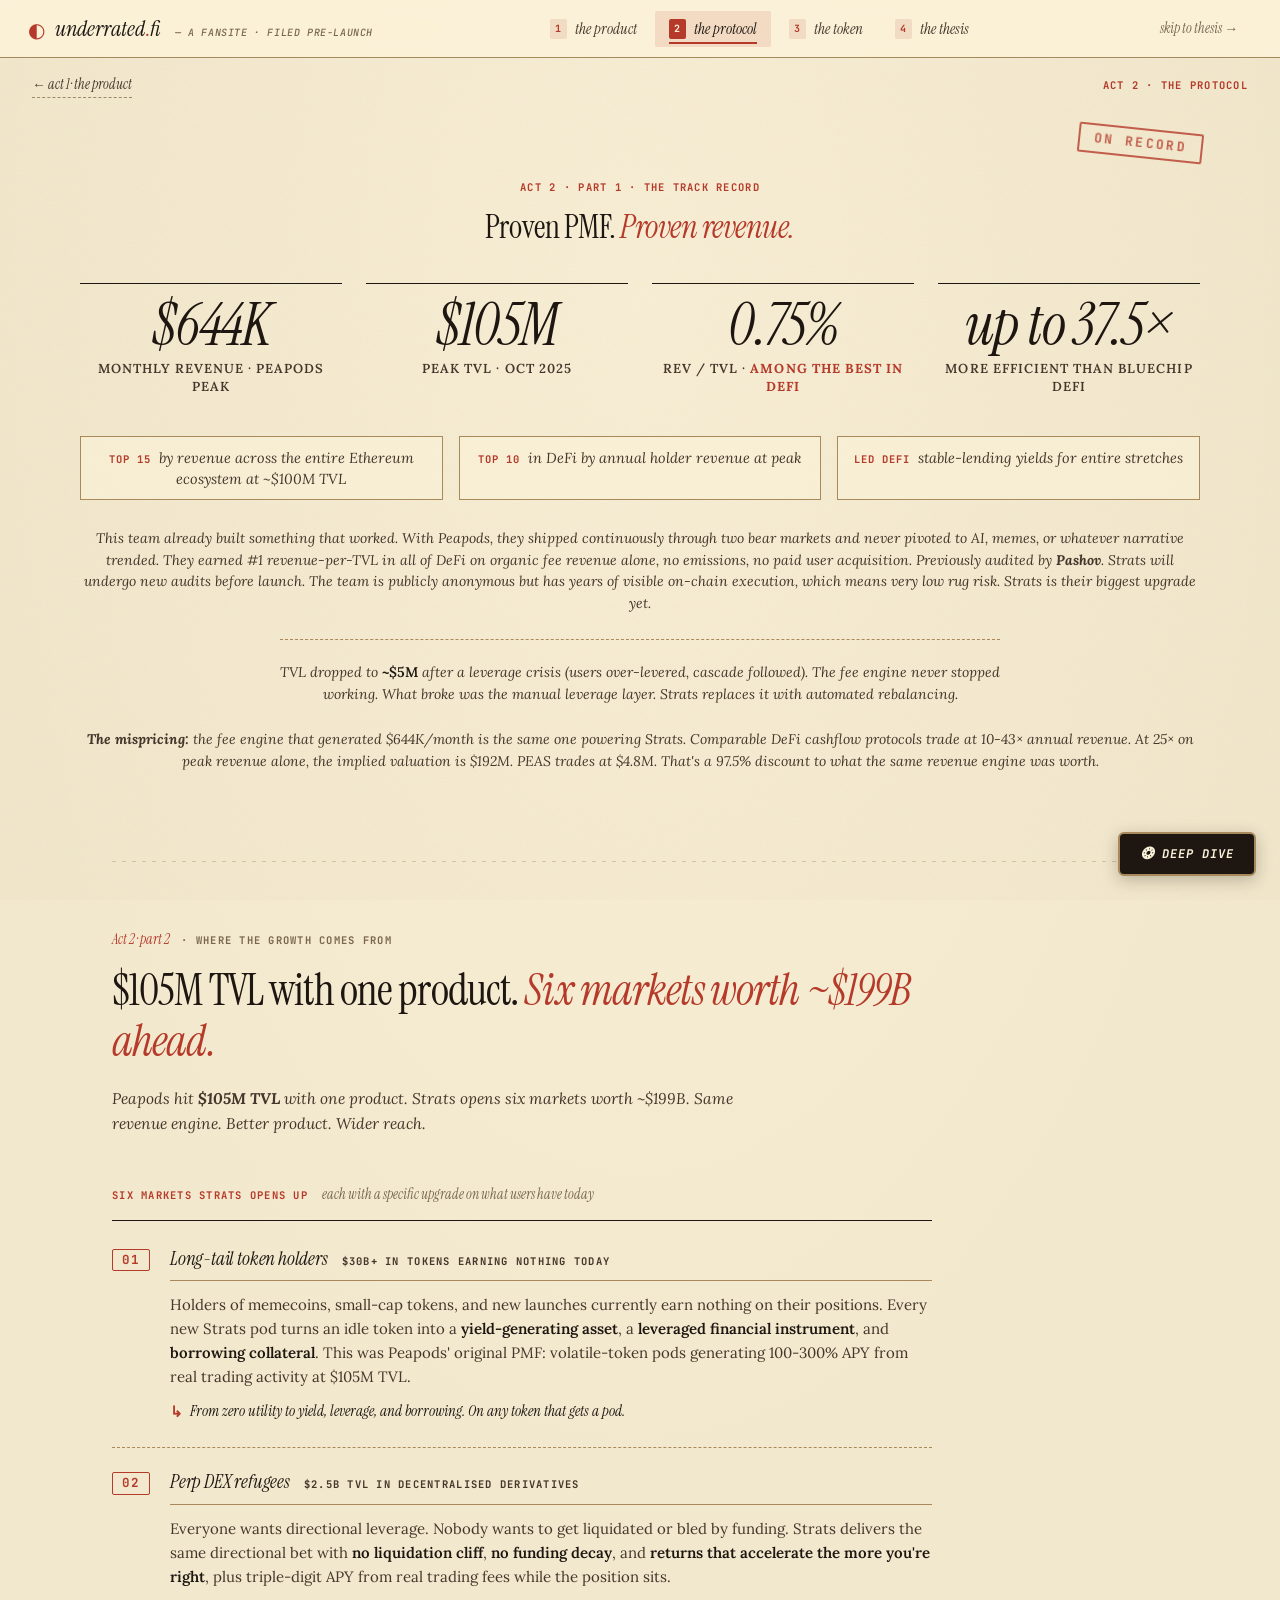
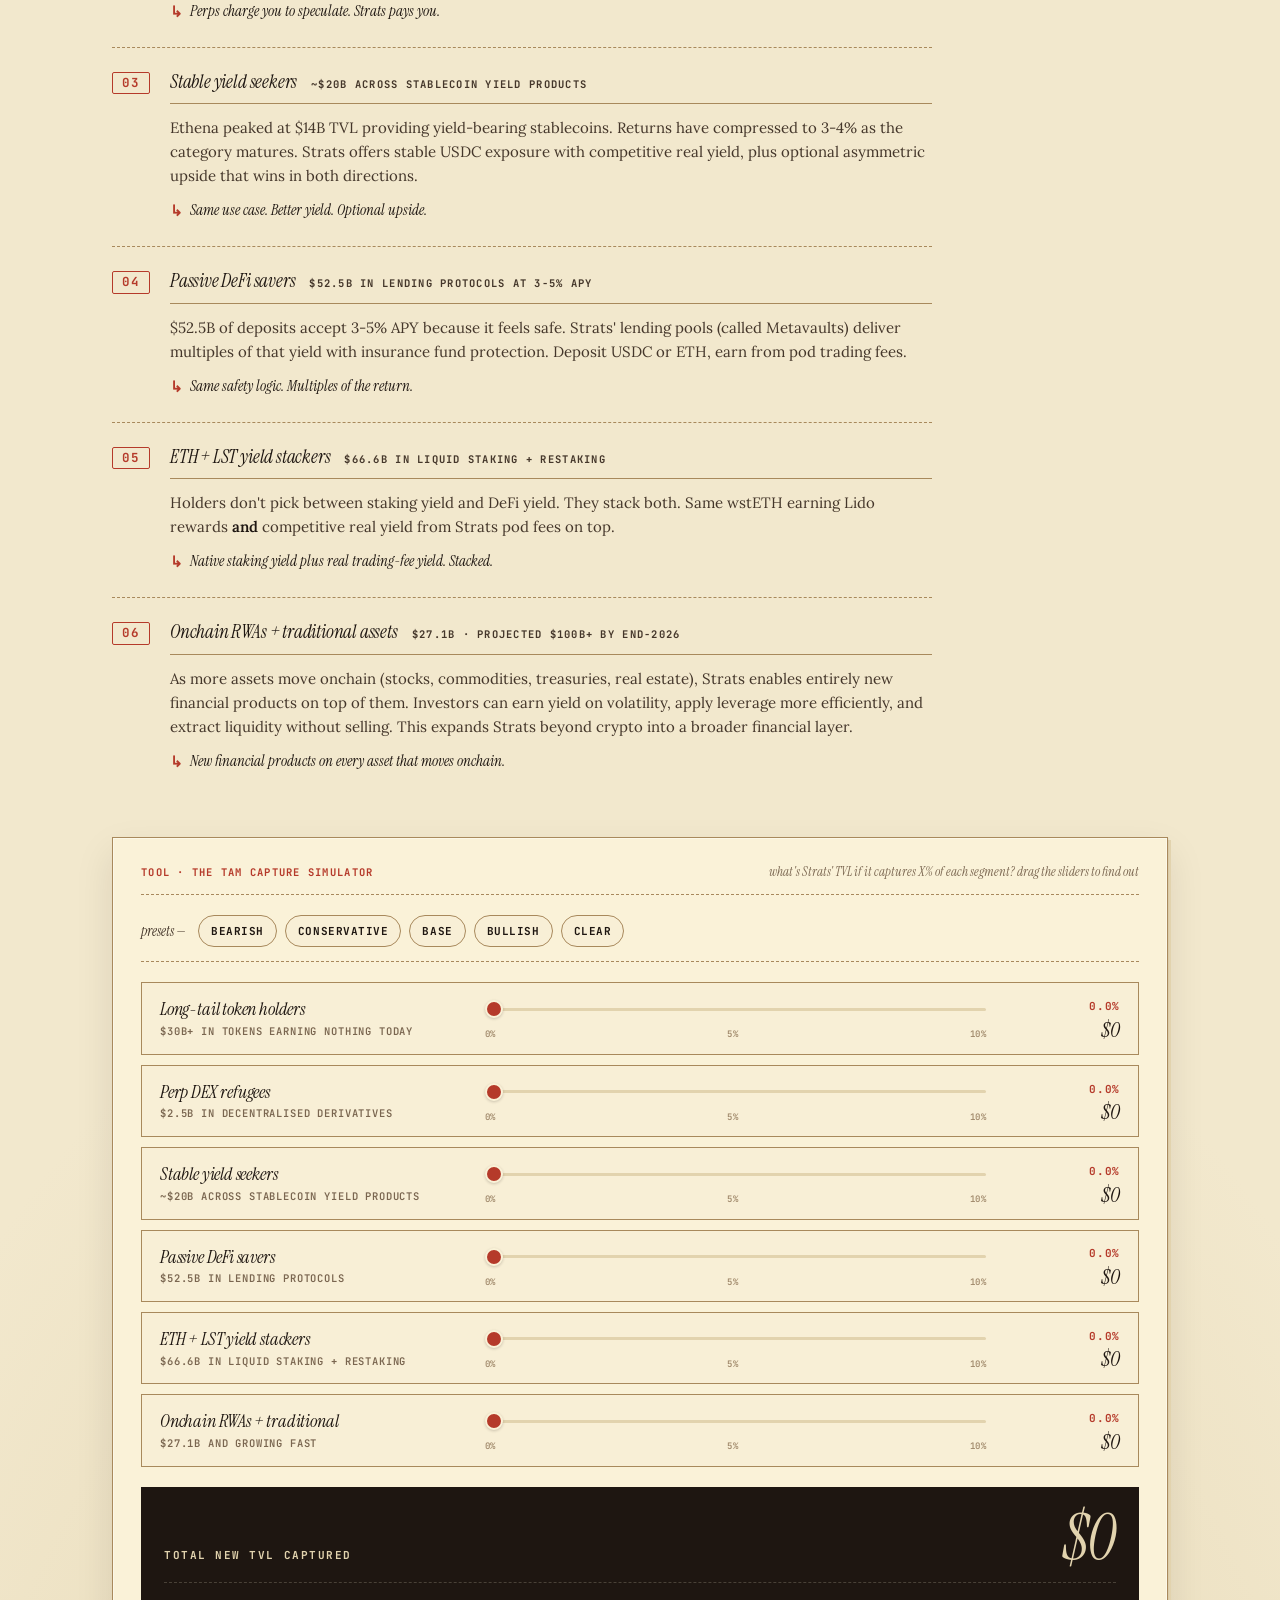
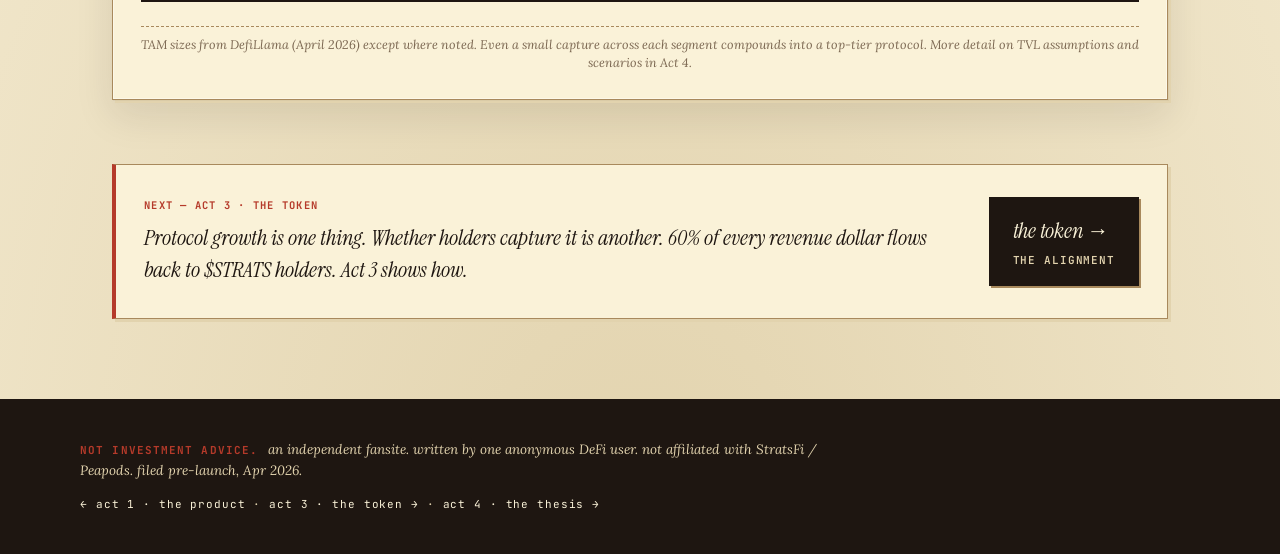
==== protocol.html @ da0d3c4a "Initial commit: underrated.fi investment thesis fansite 4-act investment thesis on StratsFi: - Act 1" ====
<!DOCTYPE html>
<html lang="en">
<head>
<meta charset="UTF-8" />
<meta name="viewport" content="width=device-width, initial-scale=1.0" />
<title>underrated.fi · act 2 · the protocol — the machine that already printed</title>
<meta name="description" content="Act 2 of an independent thesis on StratsFi. The receipt: what v3 already earned, plus an interactive TAM capture simulator showing the growth path." />
<link rel="preconnect" href="https://fonts.googleapis.com" />
<link rel="preconnect" href="https://fonts.gstatic.com" crossorigin />
<link href="https://fonts.googleapis.com/css2?family=Instrument+Serif:ital@0;1&family=Lora:ital,wght@0,400;0,500;0,600;1,400;1,500&family=Caveat:wght@400;500;600;700&family=JetBrains+Mono:wght@400;500;600;700&display=swap" rel="stylesheet" />
<link rel="stylesheet" href="styles.css" />
</head>
<body data-page="protocol">

<svg width="0" height="0" style="position:absolute" aria-hidden="true">
  <defs>
    <filter id="stamp-rough">
      <feTurbulence type="fractalNoise" baseFrequency="0.55" numOctaves="2" seed="2" />
      <feDisplacementMap in="SourceGraphic" scale="1.3" />
      <feComponentTransfer><feFuncA type="linear" slope="0.88"/></feComponentTransfer>
    </filter>
  </defs>
</svg>

<div class="grain" aria-hidden="true"></div>

<header class="masthead">
  <a href="index.html" class="brand">
    <span class="brand-mark">◐</span>
    <span class="brand-text">underrated<span class="brand-dot">.</span>fi</span>
    <span class="brand-meta">— a fansite · filed pre-launch</span>
  </a>

  <nav class="acts-nav">
    <a href="index.html" class="act-tab"><span class="act-num">1</span>the product</a>
    <a href="protocol.html" class="act-tab act-tab-current"><span class="act-num">2</span>the protocol</a>
    <a href="token.html" class="act-tab"><span class="act-num">3</span>the token</a>
    <a href="thesis.html" class="act-tab"><span class="act-num">4</span>the thesis</a>
  </nav>

  <div class="header-right">
    <a href="thesis.html" class="edge-btn" style="opacity:1;cursor:pointer;">skip to thesis →</a>
  </div>
</header>

<div class="rail" aria-hidden="true">
  <div class="rail-fill" id="rail-fill"></div>
</div>

<main id="top">

  <nav class="act-breadcrumb-bar">
    <a href="index.html">← act 1 · the product</a>
    <span class="crumb-kicker">act 2 · the protocol</span>
  </nav>

  <section class="receipt receipt-act" id="receipt">
    <span class="stamp stamp-floating stamp-red stamp-chapter">ON RECORD</span>
    <div class="receipt-tag">Act 2 · part 1 · the track record</div>
    <h3 class="receipt-title">
      Proven PMF. <em>Proven revenue.</em>
    </h3>

    <div class="receipt-row">
      <div class="stat">
        <span class="stat-num">$644K</span>
        <span class="stat-lbl">monthly revenue · Peapods peak</span>
      </div>
      <div class="stat">
        <span class="stat-num">$105M</span>
        <span class="stat-lbl">peak TVL · Oct 2025</span>
      </div>
      <div class="stat">
        <span class="stat-num">0.75%</span>
        <span class="stat-lbl">rev / TVL · <em>among the best in DeFi</em></span>
      </div>
      <div class="stat">
        <span class="stat-num">up to 37.5×</span>
        <span class="stat-lbl">more efficient than bluechip DeFi</span>
      </div>
    </div>

    <div class="receipt-row receipt-secondary">
      <div class="stat-line">
        <span class="stat-k">top 15</span> by revenue across the entire Ethereum ecosystem at ~$100M TVL
      </div>
      <div class="stat-line">
        <span class="stat-k">top 10</span> in DeFi by annual holder revenue at peak
      </div>
      <div class="stat-line">
        <span class="stat-k">led DeFi</span> stable-lending yields for entire stretches
      </div>
    </div>

    <p class="receipt-note">
      This team already built something that worked. With Peapods, they shipped continuously through two bear markets and never pivoted to AI, memes, or whatever narrative trended. They earned #1 revenue-per-TVL in all of DeFi on organic fee revenue alone, no emissions, no paid user acquisition. Previously audited by <strong>Pashov</strong>. Strats will undergo new audits before launch. The team is publicly anonymous but has years of visible on-chain execution, which means very low rug risk. Strats is their biggest upgrade yet.
    </p>

    <p class="receipt-note receipt-note-bridge">
      TVL dropped to <strong>~$5M</strong> after a leverage crisis (users over-levered, cascade followed). The fee engine never stopped working. What broke was the manual leverage layer. Strats replaces it with automated rebalancing.
    </p>

    <p class="receipt-note">
      <strong>The mispricing:</strong> the fee engine that generated $644K/month is the same one powering Strats. Comparable DeFi cashflow protocols trade at 10-43× annual revenue. At 25× on peak revenue alone, the implied valuation is $192M. PEAS trades at $4.8M. That's a 97.5% discount to what the same revenue engine was worth.
    </p>
  </section>

  <section class="act act-tam">
    <div class="act-head">
      <span class="act-label"><span class="act-roman">Act 2 · part 2</span> · where the growth comes from</span>
      <h2 class="act-title">
        $105M TVL with one product. <em>Six markets worth ~$199B ahead.</em>
      </h2>
      <p class="act-deck">
        Peapods hit <strong>$105M TVL</strong> with one product. Strats opens six markets worth ~$199B. Same revenue engine. Better product. Wider reach.
      </p>
    </div>

    <div class="key-points">
      <div class="key-points-head">
        <div class="key-points-titles">
          <span class="key-points-label">six markets Strats opens up</span>
          <span class="key-points-sub">each with a specific upgrade on what users have today</span>
        </div>
      </div>
      <ol class="key-list key-list-segmented">
        <li>
          <header class="seg-head">
            <h4 class="seg-name">Long-tail token holders</h4>
            <span class="seg-tam">$30B+ in tokens earning nothing today</span>
          </header>
          <p class="seg-body">Holders of memecoins, small-cap tokens, and new launches currently earn nothing on their positions. Every new Strats pod turns an idle token into a <span class="spec">yield-generating asset</span>, a <span class="spec">leveraged financial instrument</span>, and <span class="spec">borrowing collateral</span>. This was Peapods' original PMF: volatile-token pods generating 100-300% APY from real trading activity at $105M TVL.</p>
          <p class="seg-kicker">From zero utility to yield, leverage, and borrowing. On any token that gets a pod.</p>
        </li>
        <li>
          <header class="seg-head">
            <h4 class="seg-name">Perp DEX refugees</h4>
            <span class="seg-tam">$2.5B TVL in decentralised derivatives</span>
          </header>
          <p class="seg-body">Everyone wants directional leverage. Nobody wants to get liquidated or bled by funding. Strats delivers the same directional bet with <span class="spec">no liquidation cliff</span>, <span class="spec">no funding decay</span>, and <span class="spec">returns that accelerate the more you're right</span>, plus triple-digit APY from real trading fees while the position sits.</p>
          <p class="seg-kicker">Perps charge you to speculate. Strats pays you.</p>
        </li>
        <li>
          <header class="seg-head">
            <h4 class="seg-name">Stable yield seekers</h4>
            <span class="seg-tam">~$20B across stablecoin yield products</span>
          </header>
          <p class="seg-body">Ethena peaked at $14B TVL providing yield-bearing stablecoins. Returns have compressed to 3-4% as the category matures. Strats offers stable USDC exposure with competitive real yield, plus optional asymmetric upside that wins in both directions.</p>
          <p class="seg-kicker">Same use case. Better yield. Optional upside.</p>
        </li>
        <li>
          <header class="seg-head">
            <h4 class="seg-name">Passive DeFi savers</h4>
            <span class="seg-tam">$52.5B in lending protocols at 3-5% APY</span>
          </header>
          <p class="seg-body">$52.5B of deposits accept 3-5% APY because it feels safe. Strats' lending pools (called Metavaults) deliver multiples of that yield with insurance fund protection. Deposit USDC or ETH, earn from pod trading fees.</p>
          <p class="seg-kicker">Same safety logic. Multiples of the return.</p>
        </li>
        <li>
          <header class="seg-head">
            <h4 class="seg-name">ETH + LST yield stackers</h4>
            <span class="seg-tam">$66.6B in liquid staking + restaking</span>
          </header>
          <p class="seg-body">Holders don't pick between staking yield and DeFi yield. They stack both. Same wstETH earning Lido rewards <span class="spec">and</span> competitive real yield from Strats pod fees on top.</p>
          <p class="seg-kicker">Native staking yield plus real trading-fee yield. Stacked.</p>
        </li>
        <li>
          <header class="seg-head">
            <h4 class="seg-name">Onchain RWAs + traditional assets</h4>
            <span class="seg-tam">$27.1B · projected $100B+ by end-2026</span>
          </header>
          <p class="seg-body">As more assets move onchain (stocks, commodities, treasuries, real estate), Strats enables entirely new financial products on top of them. Investors can earn yield on volatility, apply leverage more efficiently, and extract liquidity without selling. This expands Strats beyond crypto into a broader financial layer.</p>
          <p class="seg-kicker">New financial products on every asset that moves onchain.</p>
        </li>
      </ol>
    </div>

    <div class="tool tool-tam">
      <div class="tool-header">
        <span class="tool-label">Tool · the TAM capture simulator</span>
        <span class="tool-sub">what's Strats' TVL if it captures X% of each segment? drag the sliders to find out</span>
      </div>

      <div class="tam">
        <div class="tam-presets">
          <span class="chips-label">presets —</span>
          <button class="chip" type="button" data-preset="bearish">bearish</button>
          <button class="chip" type="button" data-preset="conservative">conservative</button>
          <button class="chip" type="button" data-preset="base">base</button>
          <button class="chip" type="button" data-preset="bullish">bullish</button>
          <button class="chip" type="button" data-preset="clear">clear</button>
        </div>

        <div class="tam-segments" id="tam-segments">
          <!-- segments injected by JS -->
        </div>

        <div class="tam-total">
          <div class="tam-total-main">
            <span class="tam-total-lbl">total new TVL captured</span>
            <span class="tam-total-val" id="tam-total-val">$0</span>
          </div>
        </div>

        <p class="caveat">
          TAM sizes from DefiLlama (April 2026) except where noted. Even a small capture across each segment compounds into a top-tier protocol. More detail on TVL assumptions and scenarios in Act 4.
        </p>
      </div>
    </div>

    <div class="next-act">
      <div class="next-act-text">
        <span class="next-act-label">next — act 3 · the token</span>
        <p>
          Protocol growth is one thing. Whether holders capture it is another. 60% of every revenue dollar flows back to $STRATS holders. Act 3 shows how.
        </p>
      </div>
      <a href="token.html" class="next-act-cta">
        <span>the token →</span>
        <span class="next-act-sub">the alignment</span>
      </a>
    </div>
  </section>

  <footer class="foot">
    <div class="foot-inner">
      <p class="foot-disclaimer">
        <strong>not investment advice.</strong> an independent fansite. written by one anonymous DeFi user. not affiliated with StratsFi / Peapods. filed pre-launch, Apr 2026.
      </p>
      <p class="foot-links">
        <a href="index.html">← act 1 · the product</a>
        · <a href="token.html">act 3 · the token →</a>
        · <a href="thesis.html">act 4 · the thesis →</a>
      </p>
    </div>
  </footer>

<button class="floating-dive open-drawer" type="button" data-drawer="drawer-act-2" aria-label="Open deep dive">
  <span class="floating-dive-icon">❂</span>
  <span class="floating-dive-label">deep dive</span>
</button>

</main>

<div class="memo-backdrop" id="drawer-backdrop" hidden></div>
<div class="memo-wrap" id="drawer" aria-hidden="true" role="dialog" aria-modal="true">
  <article class="memo">
    <header class="memo-letterhead">
      <div class="memo-letterhead-row">
        <span class="memo-mark">◐</span>
        <span class="memo-brand">underrated<span class="memo-dot">.</span>fi <span class="memo-sub-brand">— deep dive</span></span>
        <button class="memo-close" id="drawer-close" aria-label="Close memo">×</button>
      </div>
      <div class="memo-meta">
        <div class="memo-meta-row"><span class="memo-meta-lbl">Re</span><span class="memo-meta-val" id="drawer-tag">an enclosure</span></div>
        <div class="memo-meta-row"><span class="memo-meta-lbl">From</span><span class="memo-meta-val">u.fi · anonymous DeFi user</span></div>
        <div class="memo-meta-row"><span class="memo-meta-lbl">Date</span><span class="memo-meta-val">April 2026 · pre-launch</span></div>
        <div class="memo-meta-row"><span class="memo-meta-lbl">File</span><span class="memo-meta-val">No. 04 / 26 · classified</span></div>
      </div>
    </header>
    <div class="memo-body" id="drawer-body"></div>
    <footer class="memo-foot">
      <span class="memo-foot-stamp">end of memo · u.fi</span>
    </footer>
  </article>
</div>

<template id="drawer-act-2">
  <header class="drawer-title-block">
    <span class="drawer-label">Act 2 · full argument</span>
    <h2 class="drawer-title">A proven product. A $199B market still to serve.</h2>
    <p class="drawer-deck">Peapods proved real retail demand exists for leveraged LP / LVF products at scale, with DeFi-leading revenue efficiency. Strats ships the same proven product dramatically better, covers every market direction so growth no longer depends on a specific regime, and extends reach from one user type to six segments totalling ~$199B of DefiLlama-verified addressable market.</p>
  </header>

  <h3>Part A · the product works (and the demand is real)</h3>
  <p>Peapods proved two things at scale that most DeFi protocols never prove. First, the leveraged LP / LVF (leveraged volatility farming) category has real retail demand: <strong>$105M of TVL</strong> at peak. Not a survey. Not a whitepaper claim. Real users. Real capital. Second, the fee engine built around that demand generates <strong>DeFi-leading revenue efficiency</strong>. Under real market conditions. Through two bear markets. Zero token emissions subsidising the yield.</p>
  <table class="drawer-table">
    <thead><tr><th>Metric</th><th>Value (Peapods peak, Oct 2025)</th></tr></thead>
    <tbody>
      <tr><td>Peak TVL</td><td>$105M</td></tr>
      <tr><td>Monthly revenue at peak</td><td>$644K (~$7.7M annualised)</td></tr>
      <tr><td><strong>Revenue / TVL</strong></td><td><strong>0.75% monthly · among the top in DeFi</strong></td></tr>
      <tr><td>Ecosystem ranking</td><td>Top 15 by revenue across all of Ethereum</td></tr>
      <tr><td>DeFi ranking (holder revenue)</td><td>Top 10 at peak</td></tr>
      <tr><td>Stable-lending yield leadership</td><td>Led DeFi for entire stretches</td></tr>
      <tr><td>Volatile pod APYs</td><td>100–300% sustained · real trading-fee yield, no emissions</td></tr>
    </tbody>
  </table>

  <h4>The efficiency comparison</h4>
  <p>Revenue/TVL is the cleanest measure of product-market fit in DeFi: how much fee revenue each dollar of deposited capital generates per month. It strips away narrative, token price, and emissions and asks a simple question: <em>are users actually paying to use this?</em> Peapods led the table at peak, and it wasn't close:</p>
  <table class="drawer-table">
    <thead><tr><th>Protocol</th><th>Rev / TVL (monthly)</th><th>Peapods was more efficient by</th></tr></thead>
    <tbody>
      <tr><td><strong>Peapods</strong></td><td><strong>0.75%</strong></td><td>—</td></tr>
      <tr><td>Sky (Maker)</td><td>0.30%</td><td>2.5×</td></tr>
      <tr><td>Pendle</td><td>0.09%</td><td>8.3×</td></tr>
      <tr><td>Uniswap</td><td>0.08%</td><td>9.4×</td></tr>
      <tr><td>Maple</td><td>0.04%</td><td>18.8×</td></tr>
      <tr><td>Aave</td><td>0.02%</td><td><strong>37.5×</strong></td></tr>
    </tbody>
  </table>
  <p>Up to <strong>37.5× more revenue per dollar of TVL</strong> than most bluechip DeFi protocols. Proven, not projected.</p>

  <h4>The team</h4>
  <p>Years of grinding through bull and bear. Shipped continuously while 95% of competitors quit, pivoted to AI, or died. Self-funded their own audits, not from a treasury, not from VCs, not from a token sale. Never chased a trending narrative. Across multiple cycles, this team has built a quietly trusted reputation in DeFi: publicly active, transparent about what they're building, respected by builders and operators who notice the difference between teams that actually ship and teams that just market. They've been around long enough, and delivered consistently enough, that their name carries weight with the serious capital allocators who've been watching this space since the last cycle. The kind of operator track record institutional allocators look for and rarely find.</p>

  <h3>Part B · the honest current-state read</h3>
  <p>TVL sits at ~$5M today (April 2026), down from the $105M Peapods peak. The drawdown wasn't a product failure or a demand failure. It was a <strong>liquidation cascade on a narrow leverage primitive</strong>:</p>
  <ul>
    <li>Users over-levered and over-borrowed, triggering a cascade that wiped out leveraged positions and pulled TVL down fast</li>
    <li>The underlying fee engine kept running throughout. The revenue mechanics weren't the failure mode; the manual-management leverage primitive was</li>
    <li>Metavault lenders were protected throughout by the insurance fund and got their capital back in full</li>
    <li>Strats rebuilds the product from scratch with continuous automated rebalancing, eliminating the exact failure mode that caused the cascade, alongside a wide range of other improvements and innovations</li>
  </ul>

  <h3>Part C · what capped Peapods' reach</h3>
  <p>Peapods served one specific user well: a crypto-native DeFi power user, comfortable with LVF mechanics, hunting yield on a leveraged LP position in a volatile token. That audience existed. The product was designed for them. $105M of TVL showed up.</p>
  <p>Metavaults also served passive savers well, even leading DeFi stable-lending yields for long stretches at smaller scale. But regular DeFi users, stable yield seekers, LST stackers, bearish users, and institutional capital had no product at all. Three structural gaps kept them out:</p>
  <ol>
    <li><strong>Long-only, directional-only.</strong> Peapods only supported leveraged long exposure on volatile tokens. That cut out the entire $20B+ stable-yield cohort (Ethena, Pendle stable pools, yield-bearing stablecoins), every bearish trader wanting hedges, and every portfolio manager needing neutral positions to balance risk. Multi-billion-dollar segments gated out at the product layer.</li>
    <li><strong>Rough UI/UX.</strong> Earnings were hard to track on active positions. Payoffs were hard to preview before entering. The interface assumed LVF fluency most retail didn't have. The result: only crypto-native power users made it past the first screen. Mainstream DeFi users and mass retail stayed out.</li>
    <li><strong>Manual management with limited guardrails.</strong> Users had to monitor positions and defend against liquidation as effective leverage crept up in drawdowns (LP value doesn't fall 1:1 with the underlying, but debt stays constant). For anyone risk-averse or unfamiliar with the mechanic, that complexity alone was enough to keep them away from the product.</li>
  </ol>
  <p>And even $105M was probably an undercount of what the narrow product could have reached. The cascade cut growth short just as usage was climbing. The six months since have been among the worst environments for long-only leveraged products in DeFi: compressed volatility, sideways-to-down prices, retail cycling out of directional bets. In a bull regime, Peapods would almost certainly have grown materially further before hitting its structural ceilings.</p>
  <p>With Strats, regime-dependence disappears entirely. Long, short, and neutral strategies all sit on the same engine, so growth no longer requires a specific market direction. And all three gaps above get fixed simultaneously, on the same fee mechanics that already hit top-tier revenue efficiency in DeFi.</p>

  <h3>Part D · one product became six, one audience becomes five</h3>
  <p>Peapods offered one narrow product. Each Strats pod ships six strategies, covering every directional stance a user might take:</p>
  <table class="drawer-table">
    <thead><tr><th>Strategy</th><th>Role in the portfolio</th><th>Max loss</th></tr></thead>
    <tbody>
      <tr><td><code>ETH+</code></td><td>Spot-equivalent ETH exposure plus real yield</td><td>100%</td></tr>
      <tr><td><code>SuperETH+</code></td><td>Convex long on ETH with a built-in 50% downside floor</td><td><strong>50%</strong></td></tr>
      <tr><td><code>longETH+</code></td><td>Max convex long on ETH, no floor</td><td>100%</td></tr>
      <tr><td><code>ETH_USDC+</code></td><td>Approximately flat USDC position plus real yield</td><td>100%</td></tr>
      <tr><td><code>SuperUSDC+</code></td><td>Convex short with ETH cashback upside — wins on both sides</td><td><strong>~5.5%</strong></td></tr>
      <tr><td><code>longUSDC+</code></td><td>Max convex short, no floor</td><td>100%</td></tr>
    </tbody>
  </table>
  <p>The cashback tiers (<code>SuperETH+</code>, <code>SuperUSDC+</code>) cap maximum loss at 50% and ~5.5% respectively, structures that exist nowhere else in DeFi at retail minimums. Each of the six strategies maps to a specific user segment Peapods structurally couldn't serve. Five multi-billion-dollar markets, each with a concrete upgrade on what users currently use elsewhere:</p>

  <h4>1. Perp DEX refugees: $2.5B TVL (DefiLlama Derivatives category)</h4>
  <p>The DefiLlama Derivatives category holds <strong>$2.5B in TVL</strong> across 403 protocols: Hyperliquid HLP ($403M), GMX V2 ($264M), Derive ($117M), dYdX V4 ($108M), and hundreds of smaller protocols. The category is small by TVL because perps are capital-efficient, but the users are exactly the audience Strats serves: directional traders who want leverage.</p>
  <p><strong>User's pain:</strong> pays funding, faces the liquidation cliff, gets linear upside (4x leverage means 4x gain capped by 4x loss).</p>
  <p><strong>Strats' answer:</strong> same directional leverage with no liquidation cliff (automated rebalancing), no funding decay (position earns yield while sitting), and convex upside (k² for longs amplifies gains). Plus triple-digit APY from real trading fees on volatile pods.</p>
  <p>A 2–5% capture = <strong>$50M–125M</strong> of new TVL.</p>

  <h4>2. Stable yield seekers: ~$20B (DefiLlama Basis Trading $9.6B + LP farming + delta-neutral)</h4>
  <p>DefiLlama's Basis Trading category holds <strong>$9.6B</strong> (Ethena USDe at $5.8B is 61% of it). Beyond basis trades, similar demand sits across Pendle stable-asset pools, Ondo USDY, Mountain USDM, LP farming, and delta-neutral strategies across CEXes and DEXes. Total addressable demand for "dollar exposure with real yield" sits at ~$20B and growing.</p>
  <p><strong>User's pain:</strong> users want a stable, dollar-denominated asset that pays competitive yield. Ethena proved the appetite at $14B TVL, but sUSDe APY has compressed from historical 19% peaks to ~3.5–4% today. Every alternative in this category faces similar yield compression as capital crowds in.</p>
  <p><strong>Strats' answer, two paths:</strong></p>
  <ul>
    <li><code>USDC+</code>: approximately flat USDC exposure with competitive real yield sourced from pod fees, lending interest, and AMM arbitrage. Direct alternative to yield-bearing stablecoins, sourced from a different yield engine (real trading activity) that doesn't compress the same way.</li>
    <li><code>SuperUSDC+</code>: adds a structural payoff asymmetry. Full payoff is <em>½I·k⁻² + ½I·k</em>. <strong>+4,905% upside if ETH crashes 90%, capped -5.5% worst case at ETH +26%.</strong> Wins in both directions except a narrow band around ETH +25%.</li>
  </ul>
  <p>The SuperUSDC+ structure exists nowhere else in DeFi or TradFi at retail minimums. Even 2% capture = $400M.</p>

  <h4>3. Passive DeFi savers: $52.5B lending TVL (DefiLlama Lending category)</h4>
  <p>DefiLlama's Lending category holds <strong>$52.5B in TVL</strong> across 601 protocols. Aave V3 leads at $25.6B (49% of category). Morpho $7.5B. Compound V3 $1.4B. Venus $1.2B. Hundreds more.</p>
  <p><strong>User's pain:</strong> accepts 3–5% APY because it feels safe. Actively seeks yield without risk cliffs.</p>
  <p><strong>Strats' answer:</strong> <code>Metavaults</code> lend across multiple pods simultaneously on the same risk profile. Peapods already led DeFi stable-lending yields for entire stretches at smaller scale. The Metavault insurance fund backed every Metavault lender through the recent cascade; no Metavault lender lost principal. For users who want more direct exposure, strategy positions offer mid-double-digit on majors and triple-digit on volatile pods, with no liquidation risk.</p>
  <p>The easiest segment to win. Even 0.5% is <strong>$263M</strong>.</p>

  <h4>4. Token-holder yield seekers: $66.6B (DefiLlama Liquid Staking + Restaking + Liquid Restaking)</h4>
  <p>DefiLlama Liquid Staking: <strong>$44.5B</strong> across 280 protocols (Lido $22.1B, 50% of category). Restaking: <strong>$14.3B</strong>. Liquid Restaking: <strong>$7.8B</strong>. Combined: <strong>$66.6B</strong> of capital already earning staking yield, constantly shopping for additional layers.</p>
  <p><strong>User's pain:</strong> already earning native staking yield (3–4% ETH, 5–8% LRT), constantly yield-shopping for stackable layers. Most options sacrifice composability or principal safety.</p>
  <p><strong>Strats' answer:</strong> stack native staked yield on top of Strats pod fees. Same wstETH earning Lido rewards <em>and</em> competitive real yield from pod trading fees simultaneously (Peapods proved 100–300% APY on volatile pods). The mechanism extends to every LST, LRT, memecoin, and new token that gets a pod.</p>
  <p>1% capture = <strong>$666M</strong>. This is where the permissionless architecture from Part C compounds: every new token that launches is potentially a new pod on day one.</p>

  <h4>5. Tokenized RWAs + traditional assets: $27.1B today (DefiLlama RWA category)</h4>
  <p>DefiLlama's RWA category holds <strong>$27.1B in TVL</strong> across 139 protocols. BlackRock BUIDL, Circle USYC, tokenised Treasuries, MakerDAO/Sky RWA vaults. <em>4× growth from $6.6B a year earlier.</em> Projections: $100B+ by end-2026, $2T by 2030 (McKinsey), $30T by 2034 (Standard Chartered).</p>
  <p><strong>Institutional pain:</strong> tokenised assets sit idle. No hedging, no leverage, no structured payoffs on-chain. Institutional capital can't allocate at scale without those primitives.</p>
  <p><strong>Strats' answer:</strong> any ERC-20 tokenised asset becomes a Strats pod with all three primitives simultaneously. Leveraged commodities. Hedged stocks. Yield-enhanced treasuries. Structured real estate exposure. Convex private credit. The first DeFi protocol shipping the complete primitive set institutions need.</p>
  <p>Capture (0.5–2%) = <strong>$136M–542M</strong> on today's base, scaling proportionally with RWA growth. If the RWA wave hits even half of the McKinsey projection, this segment alone is a top-tier DeFi protocol's worth of TVL.</p>

  <h4>6. Long-tail token holders: $30B+ in tokens with zero yield options</h4>
  <p>Holders of memecoins, small-cap tokens, new launches, and other actively-traded tokens that currently have <strong>zero yield options, zero leverage products, and zero borrowing markets</strong>. They hold for price appreciation, but their positions sit completely idle. No lending market, no yield farm, no leveraged instruments. Nothing.</p>
  <p><strong>User's pain:</strong> earning nothing on a position they're holding anyway. Can't lever up on their conviction. Can't borrow against their holdings. Every day they hold is a day of zero capital productivity.</p>
  <p><strong>Strats' answer:</strong> any ERC-20 token can become a pod. The moment a pod goes live, that idle token becomes three things simultaneously: a <strong>yield-generating asset</strong> (100-300% APY from real trading fees, proven at Peapods scale), a <strong>leveraged financial instrument</strong> (long/short/neutral strategies with convex payoffs), and <strong>borrowing collateral</strong> (users can borrow against their pod positions). This was Peapods' original product-market fit, the segment that drove it to $105M TVL. With Strats, the same mechanism ships with better safety (automated rebalancing) and simpler UX.</p>
  <p><strong>Scaling mechanic:</strong> this segment grows directly with pod count. Each new pod unlocks a new token community. 10 pods at launch, potentially 50-100+ by month 24. The TAM is not fixed. It compounds as the pod whitelist expands.</p>
  <p>Capture (0.5–2%) = <strong>$150M–600M</strong> on a conservative $30B base, and the base itself grows with every new pod.</p>

  <h3>TAM summary</h3>
  <table class="drawer-table">
    <thead><tr><th>Segment</th><th>TAM (April 2026)</th><th>Source</th><th>0.5%</th><th>2%</th></tr></thead>
    <tbody>
      <tr><td>Perp DEX refugees</td><td>$2.5B</td><td>DefiLlama Derivatives TVL</td><td>$13M</td><td>$50M</td></tr>
      <tr><td>Stable yield seekers</td><td>~$20B</td><td>DefiLlama Basis Trading ($9.6B) + LP/delta-neutral est.</td><td>$100M</td><td>$400M</td></tr>
      <tr><td>Passive DeFi savers</td><td>$52.5B</td><td>DefiLlama Lending TVL</td><td>$263M</td><td>$1.05B</td></tr>
      <tr><td>Token-holder yield</td><td>$66.6B</td><td>DefiLlama Liquid Staking + Restaking + LRT</td><td>$333M</td><td>$1.33B</td></tr>
      <tr><td>RWAs + institutional</td><td>$27.1B</td><td>DefiLlama RWA TVL</td><td>$136M</td><td>$542M</td></tr>
      <tr><td>Long-tail token holders</td><td>$30B+</td><td>Estimated % of non-BTC/ETH/stable market cap</td><td>$150M</td><td>$600M</td></tr>
      <tr><td><strong>Total TAM</strong></td><td><strong>~$199B</strong></td><td></td><td><strong>~$1B</strong></td><td><strong>~$4B</strong></td></tr>
    </tbody>
  </table>

  <h4>Data sourcing</h4>
  <p>All segment sizes except two are pulled directly from <strong>DefiLlama category TVLs</strong> (api.llama.fi/protocols, April 16 2026). Specifically: Derivatives ($2.5B, 403 protocols), Basis Trading ($9.6B, 36 protocols), Lending ($52.5B, 601 protocols), Liquid Staking ($44.5B, 280 protocols), Restaking ($14.3B), Liquid Restaking ($7.8B), and RWA ($27.1B, 139 protocols). Two segments use broader estimates: Stable yield seekers adds ~$10B in LP farming and delta-neutral activity beyond the $9.6B DefiLlama Basis Trading figure. Long-tail token holders ($30B) is estimated as a percentage of non-BTC/ETH/stablecoin crypto market cap, since these tokens don't have a DefiLlama category. Any reader can verify the DefiLlama numbers at defillama.com/categories.</p>

  <p>Even a defensible 0.5% capture across all six segments produces <strong>~$1B TVL</strong>, materially above Peapods' $105M peak, in a product that now serves segments Peapods structurally couldn't. 2% capture (~$4B) approaches Pendle's historical peak. Note: actual TVL trajectories (with time horizons and scenario weights) live in Act 4. This memo just sizes the <em>addressable opportunity</em>.</p>

  <h3>Part E · composable by design, permissionless by architecture</h3>
  <p>Strats isn't a walled garden. Strategy tokens are standard <strong>ERC-20</strong>. Supply receipt tokens (strETH, strUSDC) are standard <strong>ERC-4626</strong>. The swap router is discoverable by aggregators (1inch, ODOS), so users can enter strategies through any DEX aggregator. Strategy positions are usable as collateral in other DeFi protocols the moment other protocols integrate them.</p>
  <p>Combined with the permissionless pod architecture: <strong>any ERC-20 token can get a pod</strong>. Demand for leverage on a new token automatically attracts external suppliers to bootstrap the lending pair, so new pods go productive on day one without waiting for pre-existing liquidity. Every DeFi protocol that integrates strategy tokens becomes a distribution channel for Strats.</p>
  <p>This matters for TAM durability. Each of the six segments above compounds further as Strats gets integrated elsewhere: an LST holder using strETH as collateral on another lending protocol, a long-tail token holder borrowing against their newly yield-bearing pod position, an RWA issuer wrapping their tokenised asset as a Strats pod, a structured product desk routing size through strategy vaults. Strats becomes infrastructure, not a destination.</p>

  <h3>Comparable scale in mature DeFi</h3>
  <table class="drawer-table">
    <thead><tr><th>Protocol</th><th>Peak / current TVL</th><th>Category</th></tr></thead>
    <tbody>
      <tr><td>Aave</td><td>$40B current</td><td>Lending (one primitive)</td></tr>
      <tr><td>Lido</td><td>$32B current</td><td>Liquid staking (one primitive)</td></tr>
      <tr><td>Hyperliquid</td><td>$27B peak</td><td>Perps (one primitive)</td></tr>
      <tr><td>EigenLayer</td><td>$16B current</td><td>Restaking (one primitive)</td></tr>
      <tr><td>Ethena</td><td>$14B peak</td><td>Yield-bearing stablecoin (one primitive)</td></tr>
      <tr><td>Pendle</td><td>$4B peak</td><td>Yield tokenisation (one primitive)</td></tr>
      <tr><td><strong>Strats opportunity</strong></td><td><strong>~$4B at 2% TAM capture</strong></td><td><strong>Structured products + leverage + yield across 6 segments</strong></td></tr>
    </tbody>
  </table>
  <p>Every peer above is <em>one primitive at scale</em>. Strats serves six distinct user segments on one engine, backed by a predecessor that already hit top-tier revenue-per-TVL in all of DeFi. The addressable market is there. The team already ran the predecessor at $105M.</p>

  <p class="drawer-pull">The product worked. Real capital, real fees, real yield, proven across two bear markets at top-tier revenue efficiency in DeFi. One narrow product, one narrow audience, in a regime actively hostile to long-only leverage. That was $105M of TVL. Strats ships the same proven engine dramatically better, covers every market direction so growth no longer depends on a specific regime, and extends reach to six segments totalling ~$199B of DefiLlama-verified addressable market. <em>Act 3</em> shows how that growth translates into token value. <em>Act 4</em> models the TVL trajectories.</p>
</template>

<script src="script.js"></script>
</body>
</html>
---- styles.css ----
/* ====================================================================
   underrated.fi · three acts, three tools
   An independent investment thesis, delivered through interaction.
   ==================================================================== */

:root {
  /* Paper palette — warm, editorial, premium */
  --paper:         #F2E8CD;
  --paper-light:   #F8EFD6;
  --paper-cream:   #FAF2D8;
  --paper-deep:    #E2D3AE;
  --paper-edge:    #A8895C;

  /* Ink palette */
  --ink:           #1E1611;
  --ink-mid:       #44362A;
  --ink-soft:      #7A6650;
  --ink-faint:     #A0896B;

  /* Accents */
  --accent:        #B53A2A;          /* classified red */
  --accent-dim:    #8B2A1E;
  --accent-soft:   rgba(181, 58, 42, 0.12);
  --moss:          #5D6B3E;
  --bad:           #8B2A1E;

  /* Type */
  --display:       'Instrument Serif', Georgia, serif;
  --body:          'Lora', Georgia, serif;
  --mono:          'JetBrains Mono', ui-monospace, monospace;

  --header-h:      58px;
  --container:     1120px;
  --narrow:        720px;
}

* { box-sizing: border-box; margin: 0; padding: 0; }

html, body {
  font-family: var(--body);
  font-size: 17px;
  line-height: 1.6;
  color: var(--ink);
  background: var(--paper);
  -webkit-font-smoothing: antialiased;
  text-rendering: optimizeLegibility;
  font-feature-settings: 'kern' 1, 'liga' 1, 'onum' 1;
}

body {
  background:
    radial-gradient(ellipse 85% 55% at 50% 8%, var(--paper-light) 0%, transparent 60%),
    radial-gradient(ellipse 100% 50% at 50% 100%, var(--paper-deep) 0%, transparent 70%),
    var(--paper);
  min-height: 100vh;
}

a { color: var(--accent); text-decoration: none; transition: opacity .15s ease, color .15s ease; }
a:hover { opacity: 0.7; }
button { font-family: inherit; cursor: pointer; background: none; border: none; color: inherit; }
::selection { background: var(--accent); color: var(--paper-light); }

img, svg { display: block; max-width: 100%; }

/* Paper grain */
.grain {
  position: fixed;
  inset: 0;
  pointer-events: none;
  z-index: 1;
  opacity: 0.32;
  background-image: url("data:image/svg+xml;utf8,<svg xmlns='http://www.w3.org/2000/svg' width='240' height='240'><filter id='n'><feTurbulence type='fractalNoise' baseFrequency='0.85' numOctaves='2' seed='3'/><feColorMatrix values='0 0 0 0 0.18  0 0 0 0 0.12  0 0 0 0 0.06  0 0 0 0.1 0'/></filter><rect width='240' height='240' filter='url(%23n)'/></svg>");
  mix-blend-mode: multiply;
}

/* ====================================================================
   HEADER
   ==================================================================== */
.masthead {
  position: sticky;
  top: 0;
  z-index: 40;
  height: var(--header-h);
  background: rgba(250, 242, 216, 0.94);
  backdrop-filter: blur(8px);
  -webkit-backdrop-filter: blur(8px);
  border-bottom: 1px solid var(--paper-edge);
  display: flex;
  align-items: center;
  justify-content: space-between;
  padding: 0 28px;
  gap: 24px;
}
.brand {
  display: flex;
  align-items: baseline;
  gap: 10px;
  font-family: var(--display);
  font-size: 22px;
  color: var(--ink);
  font-style: italic;
  font-weight: 400;
  line-height: 1;
  text-decoration: none;
}
.brand:hover { opacity: 1; }
.brand-mark {
  color: var(--accent);
  font-size: 20px;
  font-style: normal;
  position: relative;
  top: 1px;
}
.brand-text { font-style: italic; }
.brand-dot { color: var(--accent); font-style: normal; }
.brand-meta {
  font-family: var(--mono);
  font-size: 10px;
  color: var(--ink-soft);
  letter-spacing: 0.06em;
  text-transform: uppercase;
  font-weight: 500;
  margin-left: 4px;
}

.acts-nav {
  display: flex;
  gap: 4px;
  align-items: center;
}
.act-tab {
  font-family: var(--display);
  font-style: italic;
  font-size: 15px;
  color: var(--ink-mid);
  padding: 6px 14px;
  display: inline-flex;
  align-items: center;
  gap: 8px;
  position: relative;
  transition: color 0.15s ease, background 0.15s ease;
  border-radius: 2px;
}
.act-tab:hover { color: var(--accent); opacity: 1; }
.act-tab::after {
  content: '';
  position: absolute;
  left: 14px; right: 14px;
  bottom: 3px;
  height: 1px;
  background: var(--accent);
  transform: scaleX(0);
  transition: transform 0.2s ease;
}
.act-tab:hover::after { transform: scaleX(1); }
.act-tab-current {
  color: var(--ink);
  background: var(--accent-soft);
}
.act-tab-current::after {
  transform: scaleX(1);
  background: var(--accent);
  height: 2px;
}
.act-num {
  font-family: var(--mono);
  font-size: 10px;
  font-weight: 700;
  letter-spacing: 0.08em;
  color: var(--accent);
  background: var(--accent-soft);
  padding: 2px 5px;
  border-radius: 2px;
  font-style: normal;
  text-transform: lowercase;
}
.act-tab-current .act-num {
  background: var(--accent);
  color: var(--paper-cream);
}

.header-right { display: flex; align-items: center; gap: 12px; }
.edge-btn {
  font-family: var(--display);
  font-style: italic;
  font-size: 14px;
  color: var(--ink-soft);
  padding: 6px 14px;
  display: inline-flex;
  align-items: center;
  gap: 8px;
  opacity: 0.6;
  cursor: not-allowed;
}
.soon {
  font-family: var(--mono);
  font-size: 9px;
  font-weight: 700;
  letter-spacing: 0.08em;
  color: var(--accent);
  border: 1px solid var(--accent);
  padding: 1px 5px;
  border-radius: 2px;
  text-transform: uppercase;
  font-style: normal;
  transform: rotate(-2deg);
}

/* Progress rail */
.rail {
  position: sticky;
  top: var(--header-h);
  z-index: 39;
  height: 2px;
  background: transparent;
  pointer-events: none;
}
.rail-fill {
  height: 100%;
  width: 0%;
  background: var(--accent);
  transition: width 0.15s ease;
}

/* ====================================================================
   SECTIONS — general
   ==================================================================== */
section {
  position: relative;
  z-index: 2;
  padding: 96px 32px;
  max-width: var(--container);
  margin: 0 auto;
}
@media (max-width: 720px) {
  section { padding: 64px 20px; }
}

.act-label {
  display: inline-block;
  font-family: var(--mono);
  font-size: 10.5px;
  letter-spacing: 0.14em;
  text-transform: uppercase;
  color: var(--accent);
  font-weight: 600;
  margin-bottom: 16px;
}
.act-roman {
  font-family: var(--display);
  font-style: italic;
  font-size: 14px;
  color: var(--accent);
  font-weight: 400;
  text-transform: none;
  letter-spacing: 0;
  margin-right: 4px;
}

.act-title {
  font-family: var(--display);
  font-weight: 400;
  font-size: clamp(36px, 5.2vw, 64px);
  line-height: 1.05;
  letter-spacing: -0.025em;
  color: var(--ink);
  margin-bottom: 20px;
  max-width: 860px;
}
.act-title em {
  font-style: italic;
  color: var(--accent);
}

.act-deck {
  font-family: var(--body);
  font-size: 18px;
  line-height: 1.55;
  color: var(--ink-mid);
  max-width: 640px;
  font-style: italic;
}

.act-head {
  margin-bottom: 40px;
}

/* ====================================================================
   INTRO
   ==================================================================== */
.intro {
  padding-top: 80px;
  padding-bottom: 80px;
  min-height: calc(100vh - var(--header-h));
  display: flex;
  flex-direction: column;
  justify-content: center;
  align-items: flex-start;
  position: relative;
}
.intro-stamp { margin-bottom: 20px; }
.kicker {
  font-family: var(--mono);
  font-size: 10.5px;
  letter-spacing: 0.14em;
  text-transform: uppercase;
  color: var(--accent);
  font-weight: 600;
  border-left: 2px solid var(--accent);
  padding-left: 10px;
}

.hero {
  font-family: var(--display);
  font-weight: 400;
  font-size: clamp(32px, 3.8vw, 52px);
  line-height: 1.1;
  letter-spacing: -0.02em;
  color: var(--ink);
  margin-bottom: 28px;
}
.hero-l1, .hero-l2, .hero-l3 { display: block; }
.hero-l2 em {
  font-style: italic;
  color: var(--accent);
  padding-left: 0.5em;
}

.hero-deck {
  font-family: var(--body);
  font-size: clamp(15px, 1.3vw, 17px);
  line-height: 1.55;
  color: var(--ink-mid);
  font-style: italic;
  max-width: 640px;
  margin-bottom: 36px;
}

.hero-cta {
  display: flex;
  align-items: center;
  gap: 20px;
  flex-wrap: wrap;
}
.primary-cta {
  display: inline-block;
  background: var(--ink);
  color: var(--paper-cream);
  padding: 14px 26px;
  font-family: var(--display);
  font-style: italic;
  font-size: 17px;
  letter-spacing: 0.005em;
  box-shadow: 3px 3px 0 var(--accent);
  transition: transform 0.18s ease, box-shadow 0.18s ease;
}
.primary-cta:hover {
  transform: translate(-1px, -1px);
  box-shadow: 4px 4px 0 var(--accent);
  opacity: 1;
}
.primary-cta:active {
  transform: translate(2px, 2px);
  box-shadow: 0 0 0 var(--accent);
}

.hero-aside {
  font-family: var(--body);
  font-style: italic;
  font-size: 14px;
  color: var(--ink-soft);
}

.scroll-cue {
  position: absolute;
  bottom: 36px;
  left: 50%;
  transform: translateX(-50%);
  font-family: var(--display);
  font-style: italic;
  font-size: 28px;
  color: var(--accent);
  animation: cue-bob 2s ease-in-out infinite;
  opacity: 0.6;
}
@keyframes cue-bob {
  0%, 100% { transform: translateX(-50%) translateY(0); }
  50%      { transform: translateX(-50%) translateY(8px); }
}

/* ====================================================================
   ACT WRAPPER — separator rules
   ==================================================================== */
.act {
  padding: 96px 32px 128px;
  position: relative;
}
.act::before {
  content: '';
  position: absolute;
  top: 0; left: 32px; right: 32px;
  height: 1px;
  background: repeating-linear-gradient(to right,
    var(--paper-edge) 0,
    var(--paper-edge) 4px,
    transparent 4px,
    transparent 10px);
  opacity: 0.4;
}

/* ====================================================================
   TOOL WRAPPER — the card that holds each interactive
   ==================================================================== */
.tool {
  background: var(--paper-cream);
  border: 1px solid var(--paper-edge);
  box-shadow:
    0 0 0 1px rgba(255, 255, 255, 0.4) inset,
    1px 1px 0 rgba(31, 22, 17, 0.04),
    3px 3px 0 var(--paper-deep),
    0 16px 36px rgba(31, 22, 17, 0.1);
  padding: 24px 28px 28px;
  position: relative;
  margin-bottom: 56px;
}
@media (max-width: 600px) {
  .tool { padding: 20px 16px 22px; }
}

.tool-header {
  display: flex;
  align-items: baseline;
  justify-content: space-between;
  gap: 16px;
  margin-bottom: 20px;
  padding-bottom: 12px;
  border-bottom: 1px dashed var(--paper-edge);
  flex-wrap: wrap;
}
.tool-label {
  font-family: var(--mono);
  font-size: 11px;
  letter-spacing: 0.12em;
  text-transform: uppercase;
  color: var(--accent);
  font-weight: 700;
}
.tool-sub {
  font-family: var(--display);
  font-style: italic;
  font-size: 14px;
  color: var(--ink-soft);
}

/* ====================================================================
   ACT I — CALCULATOR
   ==================================================================== */
.calc { display: flex; flex-direction: column; gap: 14px; }

.scenario-chips {
  display: flex;
  flex-wrap: wrap;
  align-items: center;
  gap: 8px;
  padding-bottom: 14px;
  border-bottom: 1px dashed var(--paper-edge);
}
.chips-label {
  font-family: var(--display);
  font-style: italic;
  font-size: 14px;
  color: var(--ink-mid);
  margin-right: 4px;
}
.chip {
  font-family: var(--mono);
  font-size: 11px;
  font-weight: 700;
  letter-spacing: 0.05em;
  text-transform: uppercase;
  color: var(--ink);
  background: var(--paper-light);
  border: 1px solid var(--paper-edge);
  padding: 7px 12px;
  border-radius: 999px;
  transition: all 0.18s ease;
  min-height: 32px;
  white-space: nowrap;
}
.chip:hover {
  color: var(--accent);
  border-color: var(--accent);
  transform: translateY(-1px);
}
.chip.active {
  background: var(--accent);
  color: var(--paper-cream);
  border-color: var(--accent);
}

.calc-inputs {
  display: grid;
  grid-template-columns: 0.7fr 1fr 1fr 1.5fr;
  gap: 14px;
}
@media (max-width: 800px) { .calc-inputs { grid-template-columns: 1fr 1fr; } .calc-inputs .wide { grid-column: span 2; } }
@media (max-width: 480px) { .calc-inputs { grid-template-columns: 1fr; } .calc-inputs .wide { grid-column: span 1; } }

.input-cell { display: flex; flex-direction: column; gap: 4px; }
.input-cell label {
  font-family: var(--mono);
  font-size: 10px;
  letter-spacing: 0.1em;
  text-transform: uppercase;
  color: var(--ink-soft);
  font-weight: 600;
}
.input-cell input,
.input-cell select {
  padding: 8px 10px;
  border: none;
  border-bottom: 1.5px solid var(--ink);
  border-radius: 0;
  font-family: var(--mono);
  font-size: 15px;
  font-weight: 600;
  color: var(--ink);
  background: transparent;
  font-variant-numeric: tabular-nums;
  width: 100%;
  transition: border-color 0.15s ease, background 0.15s ease;
  min-height: 40px;
}
.input-cell input:focus,
.input-cell select:focus {
  outline: none;
  border-color: var(--accent);
  background: rgba(181, 58, 42, 0.05);
}
.input-cell input[type="range"] {
  -webkit-appearance: none;
  appearance: none;
  border: none;
  background: transparent;
  padding: 0;
  margin-top: 14px;
  height: 6px;
  width: 100%;
  cursor: pointer;
}
.input-cell input[type="range"]::-webkit-slider-runnable-track {
  height: 4px;
  background: var(--paper-deep);
  border-radius: 2px;
}
.input-cell input[type="range"]::-moz-range-track {
  height: 4px;
  background: var(--paper-deep);
  border-radius: 2px;
}
.input-cell input[type="range"]::-webkit-slider-thumb {
  -webkit-appearance: none;
  appearance: none;
  width: 20px;
  height: 20px;
  margin-top: -8px;
  background: var(--accent);
  border: 2px solid var(--paper-cream);
  border-radius: 50%;
  box-shadow: 0 1px 3px rgba(31, 22, 17, 0.25);
  cursor: pointer;
}
.input-cell input[type="range"]::-moz-range-thumb {
  width: 20px; height: 20px;
  background: var(--accent);
  border: 2px solid var(--paper-cream);
  border-radius: 50%;
  cursor: pointer;
}

.calc-readout {
  font-family: var(--display);
  font-style: italic;
  font-size: 15px;
  color: var(--ink-mid);
  line-height: 1.5;
  padding: 12px 16px;
  background: var(--paper-light);
  border: 1px solid var(--paper-edge);
  text-align: center;
}
.calc-readout strong {
  font-family: var(--mono);
  font-style: normal;
  font-size: 13px;
  color: var(--ink);
  font-weight: 700;
}
.calc-readout .k-val {
  color: var(--accent);
  font-family: var(--mono);
  font-style: normal;
  font-weight: 700;
}

.chart-frame {
  background: var(--paper-light);
  border: 1px solid var(--paper-edge);
  padding: 14px 10px 8px;
  position: relative;
  overflow: hidden;
}
.chart-frame::before {
  content: '';
  position: absolute;
  inset: 0;
  background-image: repeating-linear-gradient(to bottom,
    transparent 0, transparent 26px,
    rgba(168, 137, 92, 0.08) 26px, rgba(168, 137, 92, 0.08) 27px);
  pointer-events: none;
}
#chart {
  width: 100%;
  height: auto;
  display: block;
  max-height: min(260px, 36vh);
  position: relative;
  z-index: 1;
}

.result-grid {
  display: grid;
  grid-template-columns: repeat(4, 1fr);
  gap: 8px;
}
.result-section-label {
  grid-column: 1 / -1;
  font-family: var(--mono);
  font-size: 10px;
  font-weight: 700;
  letter-spacing: 0.15em;
  text-transform: uppercase;
  color: var(--ink-faint);
  padding: 8px 0 2px;
  border-top: 1px dashed var(--paper-edge);
  margin-top: 4px;
}
.result-section-label:first-child { border-top: none; margin-top: 0; }
@media (max-width: 900px) { .result-grid { grid-template-columns: repeat(4, 1fr); } }
@media (max-width: 600px) { .result-grid { grid-template-columns: repeat(2, 1fr); } }

.result-card {
  padding: 8px 10px;
  border: 1.5px solid var(--paper-edge);
  background: var(--paper-light);
  display: flex;
  flex-direction: column;
  gap: 2px;
  min-width: 0;
  transition: all 0.18s ease;
  cursor: pointer;
  position: relative;
  text-align: left;
  font-family: inherit;
  opacity: 0.55;
  filter: saturate(0.6);
}
.result-card:hover {
  opacity: 0.85;
  filter: saturate(0.9);
  transform: translateY(-1px);
}
/* ON CHART — shown */
.result-card.shown {
  opacity: 1;
  filter: saturate(1);
  border-color: var(--ink);
  box-shadow: 2px 2px 0 var(--paper-edge);
}
.result-card.shown::before {
  content: '';
  position: absolute;
  top: 4px;
  right: 6px;
  width: 6px;
  height: 6px;
  border-radius: 50%;
  background: var(--strategy-color, var(--ink));
}
.result-card.winner {
  border-color: var(--accent);
  background: rgba(181, 58, 42, 0.08);
  opacity: 1;
  filter: saturate(1);
  box-shadow: 2px 2px 0 var(--accent);
}
.result-card.winner::after {
  content: '★ best';
  position: absolute;
  top: 2px;
  right: 5px;
  font-family: var(--mono);
  font-size: 8px;
  font-weight: 700;
  color: var(--accent);
  letter-spacing: 0.05em;
  text-transform: uppercase;
}
.result-card.liquidated {
  border-color: var(--bad);
  background: repeating-linear-gradient(45deg,
    rgba(136, 40, 25, 0.06) 0, rgba(136, 40, 25, 0.06) 4px,
    transparent 4px, transparent 8px);
}
.result-card .name {
  font-family: var(--mono);
  font-size: 9.5px;
  color: var(--ink-soft);
  letter-spacing: 0.05em;
  font-weight: 700;
  text-transform: uppercase;
  white-space: nowrap;
  overflow: hidden;
  text-overflow: ellipsis;
  padding-right: 12px;
}
.result-card .ret {
  font-family: var(--display);
  font-weight: 400;
  font-size: 20px;
  font-variant-numeric: tabular-nums;
  letter-spacing: -0.015em;
  color: var(--ink);
  line-height: 1.05;
  margin-top: 2px;
}
.result-card .ret.pos { color: var(--moss); font-style: italic; }
.result-card .ret.neg { color: var(--bad); font-style: italic; }
.result-card .ret.liq { color: var(--bad); font-size: 12px; font-style: italic; }
.result-card .val {
  font-size: 10px;
  color: var(--ink-faint);
  font-family: var(--mono);
  font-variant-numeric: tabular-nums;
}
/* Baseline strategies (Spot, 2x Linear) always shown — different styling */
.result-card.baseline {
  cursor: default;
}
.result-card.baseline::before {
  opacity: 0.7;
}

.caveat {
  font-size: 12.5px;
  line-height: 1.45;
  color: var(--ink-soft);
  font-style: italic;
  padding-top: 8px;
  border-top: 1px dashed var(--paper-edge);
  margin-top: 4px;
  text-align: center;
}
.caveat em { color: var(--ink); }

/* ====================================================================
   ACT BRIDGE — connective tissue between sections
   ==================================================================== */
.act-bridge {
  text-align: center;
  margin-top: 48px;
  padding-top: 32px;
  border-top: 1px dashed var(--paper-edge);
}
.act-bridge p {
  font-family: var(--display);
  font-style: italic;
  font-size: clamp(20px, 2vw, 26px);
  color: var(--ink-mid);
  margin-bottom: 10px;
}
.act-bridge p em { color: var(--accent); }
.bridge-link {
  display: inline-block;
  font-family: var(--mono);
  font-size: 12px;
  letter-spacing: 0.1em;
  text-transform: uppercase;
  color: var(--accent);
  font-weight: 700;
  padding: 8px 12px;
  border-bottom: 2px solid var(--accent);
  transition: all 0.15s ease;
}
.bridge-link:hover {
  color: var(--ink);
  background: var(--accent-soft);
  opacity: 1;
}

/* ====================================================================
   RECEIPT INTERLUDE
   ==================================================================== */
.receipt {
  padding: 72px 32px 88px;
  max-width: none;
  margin: 0;
  text-align: center;
}
.receipt > * { max-width: var(--container); margin-left: auto; margin-right: auto; }
.receipt-tag {
  font-family: var(--mono);
  font-size: 10.5px;
  letter-spacing: 0.14em;
  text-transform: uppercase;
  color: var(--accent);
  font-weight: 600;
  margin-bottom: 14px;
}
.receipt-title {
  font-family: var(--display);
  font-weight: 400;
  font-size: clamp(28px, 3.6vw, 44px);
  line-height: 1.2;
  letter-spacing: -0.02em;
  max-width: 820px;
  margin-bottom: 36px;
  color: var(--ink);
}
.receipt-title em {
  font-style: italic;
  color: var(--accent);
}

.receipt-row {
  display: grid;
  grid-template-columns: repeat(4, 1fr);
  gap: 24px;
  margin-bottom: 28px;
  max-width: 920px;
}
@media (max-width: 820px) { .receipt-row { grid-template-columns: repeat(2, 1fr); } }
@media (max-width: 480px) { .receipt-row { grid-template-columns: 1fr; } }

.stat {
  display: flex;
  flex-direction: column;
  gap: 6px;
  padding: 12px 0;
  border-top: 1px solid var(--ink);
}
.stat-num {
  font-family: var(--display);
  font-style: italic;
  font-size: clamp(40px, 4.8vw, 58px);
  line-height: 1;
  color: var(--ink);
  font-variant-numeric: tabular-nums;
  letter-spacing: -0.02em;
}
.stat-lbl {
  font-family: var(--mono);
  font-size: 10.5px;
  letter-spacing: 0.08em;
  text-transform: uppercase;
  color: var(--ink-soft);
  font-weight: 600;
  line-height: 1.4;
}
.stat-lbl em {
  color: var(--accent);
  font-weight: 700;
  font-style: normal;
}

.receipt-secondary {
  grid-template-columns: repeat(3, 1fr);
  gap: 16px;
  max-width: 920px;
}
@media (max-width: 820px) { .receipt-secondary { grid-template-columns: 1fr; } }

.stat-line {
  font-family: var(--body);
  font-style: italic;
  font-size: 14.5px;
  color: var(--ink-mid);
  line-height: 1.45;
  padding: 10px 14px;
  background: rgba(250, 242, 216, 0.6);
  border: 1px solid var(--paper-edge);
}
.stat-k {
  font-family: var(--mono);
  font-style: normal;
  font-weight: 700;
  color: var(--accent);
  font-size: 12.5px;
  letter-spacing: 0.05em;
  text-transform: uppercase;
  margin-right: 4px;
}

.receipt-note {
  font-family: var(--body);
  font-style: italic;
  font-size: 16px;
  line-height: 1.55;
  color: var(--ink-mid);
  max-width: 720px;
  margin: 0 auto 24px;
}
.receipt .act-bridge { margin-top: 24px; padding-top: 24px; border-color: var(--paper-edge); }

/* ====================================================================
   ACT II — SCALE SIMULATOR
   ==================================================================== */
.scale { display: flex; flex-direction: column; gap: 22px; }

.scale-slider {
  background: var(--paper-light);
  border: 1px solid var(--paper-edge);
  padding: 16px 18px 14px;
}
.scale-slider-head {
  display: flex;
  align-items: baseline;
  justify-content: space-between;
  margin-bottom: 10px;
}
.scale-slider-label {
  font-family: var(--mono);
  font-size: 10.5px;
  letter-spacing: 0.1em;
  text-transform: uppercase;
  color: var(--ink-soft);
  font-weight: 600;
}
.scale-slider-value {
  font-family: var(--display);
  font-style: italic;
  font-size: clamp(28px, 3.2vw, 38px);
  color: var(--accent);
  line-height: 1;
  font-variant-numeric: tabular-nums;
  letter-spacing: -0.015em;
}
.scale-slider input[type="range"] {
  -webkit-appearance: none;
  appearance: none;
  background: transparent;
  border: none;
  width: 100%;
  margin: 4px 0 6px;
  height: 12px;
  cursor: pointer;
}
.scale-slider input[type="range"]::-webkit-slider-runnable-track {
  height: 3px;
  background: var(--paper-deep);
  border-radius: 2px;
}
.scale-slider input[type="range"]::-moz-range-track {
  height: 3px;
  background: var(--paper-deep);
  border-radius: 2px;
}
.scale-slider input[type="range"]::-webkit-slider-thumb {
  -webkit-appearance: none;
  appearance: none;
  width: 22px; height: 22px;
  margin-top: -10px;
  background: var(--accent);
  border: 2.5px solid var(--paper-cream);
  border-radius: 50%;
  box-shadow: 0 2px 4px rgba(31, 22, 17, 0.25);
  cursor: grab;
}
.scale-slider input[type="range"]:active::-webkit-slider-thumb { cursor: grabbing; }
.scale-slider input[type="range"]::-moz-range-thumb {
  width: 22px; height: 22px;
  background: var(--accent);
  border: 2.5px solid var(--paper-cream);
  border-radius: 50%;
  cursor: grab;
}
.scale-slider-ticks {
  display: flex;
  justify-content: space-between;
  font-family: var(--mono);
  font-size: 9.5px;
  color: var(--ink-faint);
  letter-spacing: 0.04em;
  font-weight: 600;
  margin-top: 2px;
}

.scale-presets {
  display: flex;
  flex-wrap: wrap;
  align-items: center;
  gap: 8px;
}

.scale-readout {
  display: flex;
  flex-direction: column;
  gap: 0;
}
.metric {
  background: var(--paper-light);
  border: 1px solid var(--paper-edge);
  padding: 14px 18px;
  display: grid;
  grid-template-columns: 1fr auto;
  grid-template-rows: auto auto;
  column-gap: 20px;
  align-items: baseline;
}
.metric-flow {
  grid-column: 1;
  grid-row: 1;
  font-family: var(--mono);
  font-size: 10.5px;
  letter-spacing: 0.08em;
  text-transform: uppercase;
  color: var(--ink-soft);
  font-weight: 600;
}
.metric-label {
  grid-column: 1;
  grid-row: 2;
  font-family: var(--display);
  font-style: italic;
  font-size: 15px;
  color: var(--ink-mid);
}
.metric-value {
  grid-column: 2;
  grid-row: 1 / 3;
  font-family: var(--display);
  font-style: italic;
  font-size: clamp(36px, 4.4vw, 54px);
  color: var(--ink);
  font-variant-numeric: tabular-nums;
  line-height: 1;
  letter-spacing: -0.018em;
  align-self: center;
}
.metric-final {
  background: var(--ink);
  color: var(--paper-cream);
  border-color: var(--ink);
  position: relative;
}
.metric-final .metric-flow { color: var(--paper-deep); }
.metric-final .metric-label { color: var(--paper-cream); }
.metric-final .metric-value { color: var(--accent); }
.metric-multiplier {
  grid-column: 1 / 3;
  grid-row: 3;
  font-family: var(--mono);
  font-size: 12px;
  color: var(--paper-cream);
  letter-spacing: 0.04em;
  padding-top: 10px;
  margin-top: 8px;
  border-top: 1px dashed var(--paper-edge);
  font-weight: 600;
}

.metric-arrow {
  align-self: center;
  justify-self: center;
  padding: 4px 0;
  font-family: var(--mono);
  font-size: 10.5px;
  color: var(--ink-faint);
  letter-spacing: 0.08em;
  font-weight: 600;
}

.scale-note {
  font-family: var(--body);
  font-style: italic;
  font-size: 13.5px;
  color: var(--ink-mid);
  line-height: 1.55;
  padding: 12px 16px;
  background: var(--paper-light);
  border-left: 3px solid var(--accent);
}
.scale-note-k {
  font-family: var(--mono);
  font-style: normal;
  font-weight: 700;
  font-size: 11px;
  text-transform: uppercase;
  letter-spacing: 0.08em;
  color: var(--accent);
  margin-right: 6px;
}

@media (max-width: 600px) {
  .metric {
    grid-template-columns: 1fr;
    grid-template-rows: auto auto auto auto;
  }
  .metric-flow { grid-row: 1; }
  .metric-label { grid-row: 2; margin-bottom: 6px; }
  .metric-value { grid-row: 3; grid-column: 1; margin-top: 4px; }
  .metric-multiplier { grid-row: 4; }
}

/* ====================================================================
   ACT III — THE GRID
   ==================================================================== */
.grid-tool { display: flex; flex-direction: column; gap: 24px; }

.grid-wrap {
  display: grid;
  grid-template-columns: 140px repeat(3, 1fr);
  gap: 6px;
  max-width: 760px;
  width: 100%;
  margin: 0 auto;
}
@media (max-width: 600px) {
  .grid-wrap { grid-template-columns: 90px repeat(3, 1fr); }
}

.grid-corner { }
.grid-col-label, .grid-row-label {
  font-family: var(--mono);
  font-size: 10.5px;
  letter-spacing: 0.1em;
  text-transform: uppercase;
  color: var(--ink-soft);
  font-weight: 700;
  padding: 10px 6px;
  display: flex;
  align-items: center;
  justify-content: center;
}
.grid-row-label {
  justify-content: flex-start;
  padding-left: 2px;
}

.cell {
  background: var(--paper-light);
  border: 1px solid var(--paper-edge);
  padding: 22px 12px;
  cursor: pointer;
  transition: all 0.18s ease;
  min-height: 92px;
  display: flex;
  align-items: center;
  justify-content: center;
  position: relative;
}
.cell:hover {
  background: var(--paper-cream);
  border-color: var(--accent);
  transform: translateY(-1px);
}
.cell.selected {
  background: var(--accent);
  border-color: var(--accent);
  color: var(--paper-cream);
}
.cell.selected .cell-mult { color: var(--paper-cream); }
.cell-mult {
  font-family: var(--display);
  font-style: italic;
  font-size: clamp(28px, 4vw, 44px);
  color: var(--ink);
  font-variant-numeric: tabular-nums;
  letter-spacing: -0.02em;
  line-height: 1;
}
.cell-base .cell-mult { color: var(--ink); }
.cell-bullish .cell-mult { color: var(--accent); }
.cell-flag::before {
  content: '★';
  position: absolute;
  top: 6px;
  right: 10px;
  font-size: 14px;
  color: var(--accent);
}
.cell.selected::before { color: var(--paper-cream); }
.cell-static {
  cursor: default;
  display: flex;
  align-items: center;
  justify-content: center;
}
.cell-static:hover { transform: none; box-shadow: none; border-color: var(--paper-edge); background: var(--paper-light); }
.cell-static .cell-mult {
  font-family: var(--display);
  font-style: italic;
  font-size: clamp(22px, 3.5vw, 38px);
  font-weight: 400;
  letter-spacing: -0.02em;
  line-height: 1;
}
.cell-bullish.cell-static .cell-mult { color: var(--accent); }
.cell-base.cell-static .cell-mult { color: var(--ink); }

.grid-detail {
  background: var(--paper-light);
  border: 1px solid var(--paper-edge);
  padding: 20px 22px;
  min-height: 160px;
}
.detail-empty { color: var(--ink-soft); }
.detail-empty-k {
  font-family: var(--mono);
  font-size: 12px;
  font-weight: 700;
  color: var(--accent);
  letter-spacing: 0.08em;
  text-transform: uppercase;
  display: block;
  margin-bottom: 8px;
}
.detail-empty p {
  font-family: var(--body);
  font-style: italic;
  font-size: 15px;
  color: var(--ink-mid);
  line-height: 1.55;
  max-width: 560px;
}

.detail-view { display: flex; flex-direction: column; gap: 18px; }
.detail-head {
  display: flex;
  align-items: baseline;
  gap: 14px;
  flex-wrap: wrap;
}
.detail-scenario {
  font-family: var(--mono);
  font-size: 11px;
  letter-spacing: 0.1em;
  text-transform: uppercase;
  font-weight: 700;
  color: var(--accent);
  padding: 3px 8px;
  border: 1px solid var(--accent);
  border-radius: 2px;
}
.detail-scenario.scenario-bullish { background: var(--accent); color: var(--paper-cream); }
.detail-mult {
  font-family: var(--display);
  font-style: italic;
  font-size: clamp(34px, 4.4vw, 48px);
  line-height: 1;
  color: var(--ink);
  font-variant-numeric: tabular-nums;
  letter-spacing: -0.02em;
}
.detail-from {
  font-family: var(--body);
  font-style: italic;
  font-size: 14px;
  color: var(--ink-mid);
}
.detail-body {
  display: grid;
  grid-template-columns: repeat(3, 1fr);
  gap: 14px;
}
@media (max-width: 560px) { .detail-body { grid-template-columns: 1fr 1fr; } }

.detail-stat {
  display: flex;
  flex-direction: column;
  gap: 3px;
  padding: 8px 10px;
  background: var(--paper-cream);
  border: 1px solid var(--paper-edge);
}
.detail-stat-lbl {
  font-family: var(--mono);
  font-size: 10px;
  letter-spacing: 0.08em;
  text-transform: uppercase;
  color: var(--ink-soft);
  font-weight: 600;
}
.detail-stat-val {
  font-family: var(--mono);
  font-size: 15px;
  font-weight: 700;
  color: var(--ink);
  font-variant-numeric: tabular-nums;
}

.detail-example {
  padding: 12px 16px;
  background: var(--ink);
  color: var(--paper-cream);
  font-family: var(--display);
  font-style: italic;
  font-size: 16px;
  line-height: 1.5;
}
.detail-example .example-num {
  font-family: var(--mono);
  font-style: normal;
  font-weight: 700;
  color: var(--accent);
  font-size: 17px;
  font-variant-numeric: tabular-nums;
}

.detail-caveat {
  font-family: var(--body);
  font-style: italic;
  font-size: 12.5px;
  color: var(--ink-soft);
  line-height: 1.5;
  padding-top: 10px;
  border-top: 1px dashed var(--paper-edge);
}

.grid-kicker {
  padding: 16px 18px;
  background: var(--paper-light);
  border: 1px solid var(--paper-edge);
  border-left: 3px solid var(--accent);
  font-family: var(--body);
  font-size: 14px;
  line-height: 1.55;
  color: var(--ink-mid);
}
.grid-kicker em {
  color: var(--accent);
  font-style: italic;
  font-weight: 500;
}
.kicker-k {
  font-family: var(--mono);
  font-size: 11px;
  font-weight: 700;
  color: var(--accent);
  letter-spacing: 0.08em;
  text-transform: uppercase;
  margin-right: 8px;
  display: inline-block;
}

/* ====================================================================
   CLOSE
   ==================================================================== */
.close {
  padding-top: 80px;
  padding-bottom: 120px;
  border-top: 1px dashed var(--paper-edge);
}
.close-label { color: var(--accent); }
.close-title {
  font-family: var(--display);
  font-weight: 400;
  font-size: clamp(32px, 4.4vw, 52px);
  line-height: 1.1;
  letter-spacing: -0.02em;
  color: var(--ink);
  margin-bottom: 36px;
}
.close-title em { color: var(--accent); font-style: italic; }

.close-grid {
  display: grid;
  grid-template-columns: repeat(5, 1fr);
  gap: 12px;
  margin-bottom: 48px;
}
@media (max-width: 1100px) { .close-grid { grid-template-columns: repeat(3, 1fr); } }
@media (max-width: 800px) { .close-grid { grid-template-columns: repeat(2, 1fr); } }
@media (max-width: 520px) { .close-grid { grid-template-columns: 1fr; } }

.close-card {
  padding: 18px 16px;
  background: var(--paper-light);
  border: 1px solid var(--paper-edge);
  display: flex;
  flex-direction: column;
  gap: 4px;
}
.close-card-num {
  font-family: var(--display);
  font-style: italic;
  font-size: clamp(22px, 2.4vw, 28px);
  color: var(--accent);
  line-height: 1;
  letter-spacing: -0.015em;
}
.close-card-num em {
  color: var(--ink);
  font-style: italic;
}
.close-card-lbl {
  font-family: var(--mono);
  font-size: 10px;
  letter-spacing: 0.08em;
  text-transform: uppercase;
  color: var(--ink-soft);
  font-weight: 600;
  margin-bottom: 4px;
}
.close-card p {
  font-family: var(--body);
  font-style: italic;
  font-size: 13.5px;
  line-height: 1.5;
  color: var(--ink-mid);
  margin-top: 6px;
}

.closing-claim {
  font-family: var(--display);
  font-style: italic;
  font-size: clamp(22px, 2.8vw, 30px);
  line-height: 1.4;
  color: var(--ink);
  text-align: center;
  padding: 32px 28px;
  background: var(--paper-light);
  border-top: 2px solid var(--accent);
  border-bottom: 2px solid var(--accent);
  max-width: 900px;
  margin: 0 auto 40px;
  letter-spacing: -0.01em;
}
.closing-claim em { color: var(--accent); }

.signoff {
  font-family: var(--display);
  font-size: 24px;
  text-align: center;
  color: var(--ink);
}
.signoff em { font-style: italic; color: var(--accent); }
.signoff-name {
  font-family: var(--mono);
  font-weight: 700;
  color: var(--accent);
  font-size: 16px;
  letter-spacing: 0.04em;
  margin-left: 6px;
}

/* ====================================================================
   FOOTER
   ==================================================================== */
.foot {
  background: var(--ink);
  color: var(--paper-cream);
  padding: 40px 32px;
  max-width: none;
  margin: 0;
}
.foot-inner {
  max-width: var(--container);
  margin: 0 auto;
}
.foot-disclaimer {
  font-family: var(--body);
  font-style: italic;
  font-size: 13.5px;
  line-height: 1.6;
  color: var(--paper-deep);
  margin-bottom: 14px;
  max-width: 780px;
}
.foot-disclaimer strong {
  font-family: var(--mono);
  font-weight: 700;
  font-size: 11px;
  letter-spacing: 0.1em;
  text-transform: uppercase;
  color: var(--accent);
  font-style: normal;
  display: inline-block;
  margin-right: 6px;
}
.foot-links {
  font-family: var(--mono);
  font-size: 11px;
  letter-spacing: 0.08em;
  color: var(--paper-deep);
}
.foot-links a { color: var(--paper-cream); }

/* ====================================================================
   RESPONSIVE — tighten on mobile
   ==================================================================== */
@media (max-width: 900px) {
  .masthead { padding: 0 18px; gap: 12px; }
  .brand-meta { display: none; }
  .acts-nav { gap: 0; }
  .acts-nav a { padding: 6px 8px; font-size: 13px; }
  .act-num { font-size: 9px; padding: 1px 4px; }
  .edge-btn { padding: 6px 8px; font-size: 12px; }
}

@media (max-width: 720px) {
  .masthead { padding: 0 14px; }
  .acts-nav a { padding: 6px 6px; font-size: 12px; }
  .acts-nav a span:not(.act-num) { display: none; }
  .header-right { display: none; }
  section { padding: 56px 18px; }
  .intro { padding: 48px 18px 80px; min-height: auto; }
  .hero { margin-bottom: 20px; }
  .act { padding: 64px 18px 80px; }
  .receipt { padding: 56px 18px 64px; }
  .tool { padding: 18px 14px; }
  .calc-inputs { grid-template-columns: 1fr 1fr; gap: 10px; }
  .calc-inputs .wide { grid-column: span 2; }
  .tool-header { flex-direction: column; align-items: flex-start; gap: 4px; }
  .metric { padding: 12px 14px; }
  .metric-value { font-size: 32px; }
  .primary-cta { font-size: 15px; padding: 12px 20px; }
  .close { padding-bottom: 80px; }
}

@media (max-width: 480px) {
  .hero { font-size: clamp(26px, 7vw, 38px); }
  .hero-deck { font-size: 16px; }
  .act-title { font-size: clamp(28px, 8vw, 40px); }
  .act-deck { font-size: 16px; }
  .calc-inputs { grid-template-columns: 1fr; gap: 10px; }
  .calc-inputs .wide { grid-column: span 1; }
  .input-cell input, .input-cell select { font-size: 16px; min-height: 44px; }
  .chip { min-height: 36px; padding: 8px 12px; }
  .scale-slider input[type="range"] { height: 44px; }
  .cell { min-height: 72px; padding: 14px 8px; }
  .cell-mult { font-size: 24px; }
}

/* Reduced motion */
@media (prefers-reduced-motion: reduce) {
  *, *::before, *::after {
    animation-duration: 0.01ms !important;
    transition-duration: 0.01ms !important;
  }
  html { scroll-behavior: auto; }
}

/* Smooth scroll for anchor nav */
html { scroll-behavior: smooth; scroll-padding-top: var(--header-h); }

/* ====================================================================
   ENTRY PATHS — Act 3 · choose PEAS pre-launch or STRATS at launch
   ==================================================================== */
.entry-paths {
  max-width: var(--container);
  margin: 0 auto;
  padding: 72px 32px 64px;
  position: relative;
  z-index: 2;
}
@media (max-width: 720px) { .entry-paths { padding: 48px 20px 48px; } }

.entry-header { max-width: 820px; margin-bottom: 28px; }
.entry-title {
  font-family: var(--display);
  font-weight: 400;
  font-size: clamp(26px, 3.2vw, 40px);
  line-height: 1.15;
  letter-spacing: -0.02em;
  color: var(--ink);
  margin: 12px 0 12px;
}
.entry-title em { font-style: italic; color: var(--accent); }
.entry-deck {
  font-family: var(--body);
  font-style: italic;
  font-size: clamp(15px, 1.4vw, 17px);
  line-height: 1.55;
  color: var(--ink-mid);
  max-width: 680px;
}

.entry-toggle {
  display: grid;
  grid-template-columns: 1fr 1fr;
  gap: 16px;
  margin-bottom: 18px;
}
@media (max-width: 820px) { .entry-toggle { grid-template-columns: 1fr; gap: 12px; } }

.entry-option {
  display: flex;
  flex-direction: column;
  align-items: flex-start;
  gap: 8px;
  padding: 20px 22px 22px;
  background: var(--paper-cream);
  border: 2px solid var(--paper-edge);
  cursor: pointer;
  text-align: left;
  transition: all 0.2s ease;
  font-family: inherit;
  position: relative;
  box-shadow: 3px 3px 0 var(--paper-deep);
}
.entry-option:hover {
  transform: translate(-1px, -1px);
  box-shadow: 4px 4px 0 var(--paper-deep);
  border-color: var(--ink-soft);
}
.entry-option-active {
  border-color: var(--accent);
  background: rgba(181, 58, 42, 0.05);
  box-shadow: 3px 3px 0 var(--accent);
}
.entry-option-active:hover {
  border-color: var(--accent);
  box-shadow: 4px 4px 0 var(--accent);
}

.entry-option-tag {
  font-family: var(--mono);
  font-size: 10px;
  font-weight: 700;
  letter-spacing: 0.12em;
  text-transform: uppercase;
  color: var(--ink-soft);
  padding: 3px 8px;
  border: 1px solid var(--ink-soft);
  border-radius: 2px;
  background: var(--paper-light);
}
.entry-option-active .entry-option-tag {
  color: var(--accent);
  border-color: var(--accent);
  background: var(--paper-cream);
}

.entry-option-label {
  font-family: var(--display);
  font-weight: 400;
  font-size: clamp(22px, 2.4vw, 28px);
  line-height: 1.1;
  color: var(--ink);
  letter-spacing: -0.015em;
  margin-top: 2px;
}
.entry-option-price {
  font-family: var(--mono);
  font-size: 12.5px;
  color: var(--ink-mid);
  font-weight: 600;
  letter-spacing: 0.02em;
}

.entry-option-kicker {
  display: flex;
  align-items: baseline;
  gap: 10px;
  margin: 8px 0 4px;
  padding: 10px 14px;
  background: var(--paper-light);
  border-left: 3px solid var(--accent);
  width: 100%;
}
.entry-option-active .entry-option-kicker {
  background: var(--paper-cream);
  border-left-color: var(--ink);
}
.kicker-mult {
  font-family: var(--display);
  font-style: italic;
  font-size: 32px;
  color: var(--accent);
  line-height: 1;
  font-variant-numeric: tabular-nums;
  letter-spacing: -0.02em;
}
.entry-option-active .kicker-mult { color: var(--accent); }
.kicker-note {
  font-family: var(--body);
  font-style: italic;
  font-size: 13.5px;
  color: var(--ink-mid);
  line-height: 1.4;
}

.entry-option-note {
  font-family: var(--body);
  font-size: 13.5px;
  line-height: 1.5;
  color: var(--ink-mid);
  margin-top: 4px;
}
.entry-option-note em { color: var(--accent); font-style: italic; font-weight: 500; }

.entry-caveat {
  font-family: var(--body);
  font-style: italic;
  font-size: 13px;
  color: var(--ink-soft);
  line-height: 1.55;
  max-width: 820px;
  margin-top: 14px;
  padding-top: 14px;
  border-top: 1px dashed var(--paper-edge);
}

/* Inline entry label (updates dynamically in hero text) */
.entry-inline-label {
  font-style: italic;
  color: var(--accent);
  font-weight: 500;
  border-bottom: 1px dashed var(--accent);
}

/* ====================================================================
   INTRO HERO — split layout: text left, calculator right
   ==================================================================== */
.intro-hero {
  position: relative;
  z-index: 2;
  padding: 20px 32px 36px;
}
@media (max-width: 1024px) { .intro-hero { padding: 18px 24px 32px; } }
@media (max-width: 720px)  { .intro-hero { padding: 16px 18px 28px; } }

.hero-grid {
  display: grid;
  grid-template-columns: minmax(320px, 0.75fr) minmax(520px, 1.35fr);
  gap: 40px;
  align-items: start;
  max-width: 1440px;
  margin: 0 auto;
}
@media (max-width: 1200px) { .hero-grid { grid-template-columns: minmax(280px, 0.8fr) minmax(440px, 1.2fr); gap: 28px; } }
@media (max-width: 1024px) { .hero-grid { grid-template-columns: 1fr; gap: 28px; } }

.hero-left {
  display: flex;
  flex-direction: column;
  justify-content: center;
}

.hero-kicker {
  font-family: var(--mono);
  font-size: 11px;
  letter-spacing: 0.12em;
  text-transform: uppercase;
  color: var(--accent);
  font-weight: 700;
  margin-bottom: 10px;
  display: block;
}
.hero-right {
  display: flex;
  align-items: center;
}

.intro-hero .hero { margin-bottom: 12px; }
.hero-accent {
  color: var(--accent);
  font-weight: 600;
  font-style: normal;
}
.intro-hero .hero-deck { margin-bottom: 14px; }

/* Calculator in hero — compact for one-screen fit */
.tool-hero {
  margin-bottom: 0;
  width: 100%;
  padding: 16px 18px 18px;
}
.tool-hero .tool-header {
  margin-bottom: 10px;
  padding-bottom: 8px;
}
.tool-hero .scenario-chips { margin-bottom: 10px; }
.tool-hero .chart-frame { padding: 10px 8px 6px; }
.tool-hero .toggle-hint { margin: 6px 0 4px; }
.tool-hero .caveat { font-size: 10.5px; margin-top: 6px; }
.tool-hero .calc { gap: 10px; }
.tool-hero .scenario-chips { padding-bottom: 10px; gap: 6px; }
.tool-hero .chip { font-size: 10px; padding: 5px 9px; }
.tool-hero .chip.active { background: var(--accent); color: var(--paper-cream); }
.tool-hero .calc-readout { padding: 9px 12px; font-size: 13.5px; }
.tool-hero .chart-frame { padding: 10px 8px 6px; }
.tool-hero #chart { max-height: min(260px, 32vh); }

.toggle-hint {
  display: block;
  font-family: var(--display);
  font-style: italic;
  font-size: 12.5px;
  color: var(--ink-soft);
  text-align: center;
  padding: 6px 0 2px;
  margin-top: -4px;
}

/* ====================================================================
   CHAPTER OPENER — Act 2 / Act 3 pages · tight, gets to the thing fast
   ==================================================================== */
.chapter-opener {
  position: relative;
  max-width: 1100px;
  margin: 0 auto;
  padding: 56px 32px 40px;
}
@media (max-width: 720px) { .chapter-opener { padding: 36px 20px 28px; } }

.chapter-inner {
  max-width: 860px;
  position: relative;
  z-index: 2;
}
.chapter-title {
  font-family: var(--display);
  font-weight: 400;
  font-size: clamp(32px, 4.6vw, 54px);
  line-height: 1.08;
  letter-spacing: -0.025em;
  color: var(--ink);
  margin: 12px 0 16px;
}
.chapter-title em { font-style: italic; color: var(--accent); }

.chapter-deck {
  font-family: var(--body);
  font-style: italic;
  font-size: clamp(16px, 1.5vw, 19px);
  line-height: 1.5;
  color: var(--ink-mid);
  max-width: 740px;
  margin-bottom: 16px;
}
.chapter-deck em { color: var(--accent); }

.chapter-breadcrumb {
  display: flex;
  gap: 10px;
  align-items: center;
  flex-wrap: wrap;
  font-family: var(--display);
  font-style: italic;
  font-size: 13.5px;
  margin-top: 6px;
}
.chapter-breadcrumb a {
  color: var(--ink-soft);
  border-bottom: 1px dashed var(--ink-soft);
  padding-bottom: 1px;
  transition: color 0.15s ease, border-color 0.15s ease;
}
.chapter-breadcrumb a:hover {
  color: var(--accent);
  border-color: var(--accent);
  opacity: 1;
}
.crumb-sep { color: var(--ink-faint); }

/* Stamp positioning for chapter openers */
.stamp-chapter {
  top: 28px;
  right: max(6vw, 48px);
  font-size: 15px;
  padding: 6px 14px;
  transform: rotate(-4deg);
  animation: stamp-slam-1 0.7s cubic-bezier(0.2, 1.3, 0.5, 1) 0.3s both;
}
@media (max-width: 720px) {
  .stamp-chapter { top: 18px; right: 18px; font-size: 12px; padding: 5px 10px; }
}

/* Legacy secondary hero styles — kept so nothing breaks if any page still uses them */
.intro-inner { min-height: auto; padding-top: 56px; padding-bottom: 48px; }
.hero-secondary { font-size: clamp(48px, 7.4vw, 104px); }
.secondary-cta {
  font-family: var(--display);
  font-style: italic;
  font-size: 15px;
  color: var(--ink-soft);
  padding: 12px 0;
  border-bottom: 1px dashed var(--ink-soft);
  transition: all 0.15s ease;
}
.secondary-cta:hover { color: var(--accent); border-color: var(--accent); opacity: 1; }

/* ====================================================================
   RECEIPT-ACT (when receipt is the main section of a page)
   ==================================================================== */
.receipt-act {
  position: relative;
  padding: 80px 32px 64px;
  max-width: none;
  margin: 0;
  text-align: center;
}
.receipt-act > * { max-width: var(--container); margin-left: auto; margin-right: auto; }
@media (max-width: 720px) { .receipt-act { padding: 64px 20px 48px; } }

/* ====================================================================
   TAM CAPTURE SIMULATOR (Act 2)
   ==================================================================== */
.tool-tam .tam { display: flex; flex-direction: column; gap: 20px; }

.tam-presets {
  display: flex;
  align-items: center;
  flex-wrap: wrap;
  gap: 8px;
  padding-bottom: 14px;
  border-bottom: 1px dashed var(--paper-edge);
}

.tam-segments {
  display: grid;
  grid-template-columns: 1fr;
  gap: 10px;
}

.tam-segment {
  background: var(--paper-light);
  border: 1px solid var(--paper-edge);
  padding: 14px 18px 12px;
  display: grid;
  grid-template-columns: 1.2fr 2fr auto;
  align-items: center;
  gap: 24px;
  transition: border-color 0.15s ease;
}
.tam-segment.touched {
  border-color: var(--accent);
  background: rgba(181, 58, 42, 0.04);
}

.tam-seg-info {
  display: flex;
  flex-direction: column;
  gap: 2px;
  min-width: 0;
}
.tam-seg-name {
  font-family: var(--display);
  font-style: italic;
  font-size: 18px;
  color: var(--ink);
  line-height: 1.2;
  letter-spacing: -0.01em;
}
.tam-seg-size {
  font-family: var(--mono);
  font-size: 10.5px;
  letter-spacing: 0.08em;
  text-transform: uppercase;
  color: var(--ink-soft);
  font-weight: 600;
}

.tam-seg-slider {
  display: flex;
  flex-direction: column;
  gap: 6px;
}
.tam-seg-slider input[type="range"] {
  -webkit-appearance: none;
  appearance: none;
  background: transparent;
  border: none;
  width: 100%;
  height: 24px;
  cursor: pointer;
  padding: 0;
  margin: 0;
}
.tam-seg-slider input[type="range"]::-webkit-slider-runnable-track {
  height: 3px;
  background: var(--paper-deep);
  border-radius: 2px;
}
.tam-seg-slider input[type="range"]::-moz-range-track {
  height: 3px;
  background: var(--paper-deep);
  border-radius: 2px;
}
.tam-seg-slider input[type="range"]::-webkit-slider-thumb {
  -webkit-appearance: none;
  appearance: none;
  width: 18px; height: 18px;
  margin-top: -7.5px;
  background: var(--accent);
  border: 2px solid var(--paper-cream);
  border-radius: 50%;
  cursor: grab;
  box-shadow: 0 1px 3px rgba(31, 22, 17, 0.2);
}
.tam-seg-slider input[type="range"]::-moz-range-thumb {
  width: 18px; height: 18px;
  background: var(--accent);
  border: 2px solid var(--paper-cream);
  border-radius: 50%;
  cursor: grab;
}
.tam-seg-slider-ticks {
  display: flex;
  justify-content: space-between;
  font-family: var(--mono);
  font-size: 9px;
  color: var(--ink-faint);
  letter-spacing: 0.04em;
  font-weight: 600;
}

.tam-seg-output {
  text-align: right;
  display: flex;
  flex-direction: column;
  align-items: flex-end;
  gap: 2px;
  min-width: 110px;
}
.tam-seg-pct {
  font-family: var(--mono);
  font-size: 11px;
  font-weight: 700;
  color: var(--accent);
  letter-spacing: 0.06em;
}
.tam-seg-capture {
  font-family: var(--display);
  font-style: italic;
  font-size: 22px;
  color: var(--ink);
  font-variant-numeric: tabular-nums;
  line-height: 1.05;
  letter-spacing: -0.01em;
}

@media (max-width: 740px) {
  .tam-segment { grid-template-columns: 1fr; gap: 10px; }
  .tam-seg-output { text-align: left; align-items: flex-start; flex-direction: row; gap: 12px; }
}

.tam-total {
  background: var(--ink);
  color: var(--paper-cream);
  border: 1px solid var(--ink);
  padding: 18px 22px;
  display: flex;
  flex-direction: column;
  gap: 14px;
}
.tam-total-main {
  display: flex;
  justify-content: space-between;
  align-items: baseline;
  gap: 16px;
  padding-bottom: 12px;
  border-bottom: 1px dashed rgba(242, 232, 205, 0.2);
}
.tam-total-lbl {
  font-family: var(--mono);
  font-size: 11px;
  letter-spacing: 0.14em;
  text-transform: uppercase;
  color: var(--paper-deep);
  font-weight: 700;
}
.tam-total-val {
  font-family: var(--display);
  font-style: italic;
  font-size: clamp(42px, 5vw, 64px);
  color: var(--accent);
  font-variant-numeric: tabular-nums;
  line-height: 1;
  letter-spacing: -0.02em;
  transition: color 0.25s ease;
}
.tam-total-val.zero { color: var(--paper-deep); }

.tam-total-comp {
  display: flex;
  align-items: center;
  flex-wrap: wrap;
  gap: 8px;
  font-family: var(--mono);
  font-size: 10px;
  letter-spacing: 0.08em;
  text-transform: uppercase;
  color: var(--paper-deep);
}
.tam-total-comp > span:first-child { margin-right: 4px; }
.tam-comp-pill {
  padding: 3px 8px;
  border: 1px solid rgba(242, 232, 205, 0.3);
  border-radius: 2px;
  font-weight: 600;
}
.tam-comp-pill.hit {
  border-color: var(--accent);
  background: rgba(181, 58, 42, 0.2);
  color: var(--paper-cream);
}

/* ====================================================================
   TOKENOMICS FLOW (Act 3 intro)
   ==================================================================== */
.tokenomics {
  position: relative;
  padding: 72px 32px 64px;
  max-width: none;
  margin: 0;
  text-align: center;
}
.tokenomics > * { max-width: 900px; margin-left: auto; margin-right: auto; }
@media (max-width: 720px) { .tokenomics { padding: 56px 20px 48px; } }

.tok-intro {
  font-family: var(--body);
  font-style: italic;
  font-size: clamp(15px, 1.35vw, 17px);
  line-height: 1.6;
  color: var(--ink-mid);
  max-width: 720px;
  margin: 0 auto 32px;
}
.tok-intro em, .tok-intro strong { color: var(--ink); font-style: normal; font-weight: 600; }

/* Secondary title inside a tokenomics/receipt section — smaller than receipt-title, for mid-section headings */
.receipt-title.receipt-title-sub {
  font-size: clamp(22px, 2.2vw, 28px);
  margin-top: 12px;
  margin-bottom: 24px;
  max-width: 780px;
}

/* Token properties grid — four-cell summary of token characteristics */
.tok-props {
  display: grid;
  grid-template-columns: repeat(4, 1fr);
  gap: 14px;
  margin: 28px auto 32px;
  max-width: 960px;
  text-align: left;
}
@media (max-width: 820px) {
  .tok-props { grid-template-columns: repeat(2, 1fr); }
}
@media (max-width: 460px) {
  .tok-props { grid-template-columns: 1fr; }
}
.tok-prop {
  background: var(--paper-light);
  border: 1px solid var(--paper-edge);
  border-left: 3px solid var(--accent);
  padding: 14px 16px;
  display: flex;
  flex-direction: column;
  gap: 6px;
}
.tok-prop-lbl {
  font-family: var(--mono);
  font-size: 10.5px;
  letter-spacing: 0.12em;
  text-transform: uppercase;
  color: var(--accent);
  font-weight: 700;
}
.tok-prop p {
  font-family: var(--body);
  font-size: 13.5px;
  line-height: 1.5;
  color: var(--ink-mid);
  margin: 0;
}

.tok-flow {
  display: flex;
  flex-direction: column;
  align-items: center;
  gap: 0;
  margin: 40px auto 36px;
  max-width: 760px;
}

/* Y-connector from source to the 60/40 split */
.tok-flow-connector {
  position: relative;
  width: 100%;
  max-width: 520px;
}
.tok-flow-connector-top {
  height: 56px;
  background:
    linear-gradient(to bottom, var(--ink) 0 24px, transparent 24px) 50% 0 / 2px 24px no-repeat,
    linear-gradient(to right, var(--ink) 0 100%) 50% 23px / 100% 2px no-repeat,
    linear-gradient(to bottom, var(--ink) 0 100%) 0 24px / 2px 32px no-repeat,
    linear-gradient(to bottom, var(--ink) 0 100%) 100% 24px / 2px 32px no-repeat;
}

/* Node boxes */
.tok-flow-node {
  padding: 18px 24px;
  border: 2px solid var(--ink);
  background: var(--paper-cream);
  display: flex;
  flex-direction: column;
  align-items: flex-start;
  gap: 2px;
  min-width: 240px;
  text-align: left;
  box-shadow: 2px 2px 0 var(--paper-edge);
  transition: transform 0.2s ease, box-shadow 0.2s ease;
}
.tok-flow-node:hover {
  transform: translate(-1px, -1px);
  box-shadow: 3px 3px 0 var(--paper-edge);
}
.tok-flow-node .tok-flow-lbl {
  font-family: var(--mono);
  font-size: 10px;
  letter-spacing: 0.1em;
  text-transform: uppercase;
  color: var(--ink-soft);
  font-weight: 700;
}
.tok-flow-node .tok-flow-val {
  font-family: var(--display);
  font-style: italic;
  font-size: 38px;
  color: var(--ink);
  line-height: 1;
  letter-spacing: -0.02em;
}
.tok-flow-node .tok-flow-sub {
  font-family: var(--body);
  font-style: italic;
  font-size: 12.5px;
  color: var(--ink-soft);
  margin-top: 6px;
  line-height: 1.4;
}
.tok-flow-node .tok-flow-sub em { color: var(--accent); font-style: italic; }

.tok-flow-source {
  background: var(--ink);
  color: var(--paper-cream);
  border-color: var(--ink);
  box-shadow: 2px 2px 0 var(--paper-edge);
  align-items: center;
  text-align: center;
  min-width: 300px;
}
.tok-flow-source .tok-flow-lbl { color: var(--paper-deep); }
.tok-flow-source .tok-flow-val { color: var(--paper-cream); font-size: 42px; }

.tok-flow-buyback {
  background: var(--accent);
  color: var(--paper-cream);
  border-color: var(--accent);
  box-shadow: 2px 2px 0 var(--accent-dim);
}
.tok-flow-buyback:hover { box-shadow: 3px 3px 0 var(--accent-dim); }
.tok-flow-buyback .tok-flow-lbl { color: var(--paper-cream); opacity: 0.85; }
.tok-flow-buyback .tok-flow-val { color: var(--paper-cream); }

/* 40% box — equal weight, moss-tinted to signal 'growth' */
.tok-flow-other {
  background: var(--paper-light);
  border-color: var(--moss);
  border-left-width: 4px;
}
.tok-flow-other .tok-flow-lbl { color: var(--moss); }
.tok-flow-other .tok-flow-val { color: var(--ink); }

.tok-flow-burn {
  background: #2a1410;
  color: var(--paper-cream);
  border-color: var(--accent-dim);
  box-shadow: 2px 2px 0 var(--ink);
}
.tok-flow-burn:hover { box-shadow: 3px 3px 0 var(--ink); }
.tok-flow-burn .tok-flow-lbl { color: var(--paper-deep); }
.tok-flow-burn .tok-flow-val { color: #E87A5E; }

.tok-flow-stake {
  background: var(--paper-cream);
  border-color: var(--accent);
}
.tok-flow-stake .tok-flow-val { color: var(--accent); }

/* Main 60/40 split row */
.tok-flow-split {
  display: flex;
  gap: 18px;
  width: 100%;
  justify-content: center;
  flex-wrap: wrap;
}
.tok-flow-split .tok-flow-node { flex: 1; min-width: 240px; }

/* Framed container for the sub-split — makes it visually clear this is a breakdown OF the 60% */
.tok-subsplit-frame {
  margin-top: 36px;
  width: 100%;
  max-width: 560px;
  padding: 18px 18px 22px;
  border: 1px dashed var(--paper-edge);
  position: relative;
}
.tok-subsplit-frame::before {
  content: '';
  position: absolute;
  top: -22px;
  left: calc(25% - 1px);
  width: 2px;
  height: 22px;
  background: var(--accent);
}
.tok-subsplit-title {
  display: block;
  font-family: var(--mono);
  font-size: 10px;
  letter-spacing: 0.14em;
  text-transform: uppercase;
  color: var(--accent);
  font-weight: 700;
  margin-bottom: 14px;
  padding-left: 2px;
}
.tok-flow-subsplit { gap: 14px; }
.tok-flow-subsplit .tok-flow-node {
  min-width: 200px;
  padding: 14px 18px;
}
.tok-flow-subsplit .tok-flow-val { font-size: 30px; }

.tok-note {
  font-family: var(--body);
  font-style: italic;
  font-size: 15.5px;
  line-height: 1.55;
  color: var(--ink-mid);
  max-width: 720px;
  margin: 24px auto 0;
  padding: 14px 18px;
  background: var(--paper-cream);
  border-left: 3px solid var(--accent);
  text-align: left;
}
.tok-note-k {
  font-family: var(--mono);
  font-style: normal;
  font-size: 11px;
  letter-spacing: 0.1em;
  text-transform: uppercase;
  color: var(--accent);
  font-weight: 700;
  margin-right: 6px;
}
.tok-note em { color: var(--accent); font-style: italic; }

@media (max-width: 600px) {
  .tok-flow-node { min-width: auto; width: 100%; }
  .tok-flow-split { flex-direction: column; }
  .tok-flow-node .tok-flow-val { font-size: 30px; }
  .tok-flow-connector-top { height: 40px; max-width: 280px; }
  .tok-subsplit-frame { margin-top: 28px; }
  .tok-subsplit-frame::before { left: calc(50% - 1px); }
  .tok-flow-subsplit .tok-flow-val { font-size: 26px; }
}

/* ====================================================================
   NEXT ACT CTA (between pages)
   ==================================================================== */
.next-act {
  margin-top: 64px;
  padding: 32px 28px;
  background: var(--paper-cream);
  border: 1px solid var(--paper-edge);
  border-left: 4px solid var(--accent);
  display: grid;
  grid-template-columns: 1fr auto;
  gap: 28px;
  align-items: center;
  box-shadow: 3px 3px 0 var(--paper-deep);
}
.next-act-text {
  display: flex;
  flex-direction: column;
  gap: 8px;
}
.next-act-label {
  font-family: var(--mono);
  font-size: 10.5px;
  letter-spacing: 0.14em;
  text-transform: uppercase;
  color: var(--accent);
  font-weight: 700;
}
.next-act-text p {
  font-family: var(--display);
  font-style: italic;
  font-size: clamp(18px, 2vw, 22px);
  line-height: 1.45;
  color: var(--ink);
  margin: 0;
}
.next-act-text p em { color: var(--accent); }

.next-act-cta {
  background: var(--ink);
  color: var(--paper-cream);
  padding: 16px 24px;
  font-family: var(--display);
  font-style: italic;
  display: flex;
  flex-direction: column;
  gap: 4px;
  white-space: nowrap;
  transition: all 0.2s ease;
  box-shadow: 3px 3px 0 var(--accent);
  text-align: left;
}
.next-act-cta > span:first-child {
  font-size: 22px;
  letter-spacing: -0.01em;
}
.next-act-sub {
  font-size: 11px;
  font-family: var(--mono);
  letter-spacing: 0.08em;
  text-transform: uppercase;
  color: var(--paper-deep);
  font-style: normal;
  font-weight: 600;
}
.next-act-cta:hover {
  transform: translate(-1px, -1px);
  box-shadow: 4px 4px 0 var(--accent);
  opacity: 1;
}
.next-act-cta:active {
  transform: translate(2px, 2px);
  box-shadow: 0 0 0 var(--accent);
}

.next-act-final {
  background: transparent;
  border: 1px dashed var(--paper-edge);
  box-shadow: none;
}
.final-links {
  display: flex;
  flex-direction: column;
  gap: 6px;
}
.next-act-sub-link {
  font-family: var(--display);
  font-style: italic;
  font-size: 15px;
  color: var(--ink-soft);
  border-bottom: 1px dashed var(--ink-soft);
  padding-bottom: 2px;
  transition: color 0.15s ease, border-color 0.15s ease;
  align-self: flex-start;
}
.next-act-sub-link:hover {
  color: var(--accent);
  border-color: var(--accent);
  opacity: 1;
}

@media (max-width: 720px) {
  .next-act { grid-template-columns: 1fr; gap: 20px; }
  .next-act-cta { align-self: flex-start; }
}

/* ====================================================================
   KEY POINTS — bulleted evidence below each tool
   ==================================================================== */
.key-points {
  margin-top: 48px;
  margin-bottom: 56px;
  max-width: 820px;
}
.key-points-head {
  display: flex;
  align-items: baseline;
  gap: 14px;
  flex-wrap: wrap;
  padding-bottom: 14px;
  border-bottom: 1.5px solid var(--ink);
  margin-bottom: 12px;
}
.key-points-label {
  font-family: var(--mono);
  font-size: 11px;
  letter-spacing: 0.14em;
  text-transform: uppercase;
  color: var(--accent);
  font-weight: 700;
}
.key-points-sub {
  font-family: var(--display);
  font-style: italic;
  font-size: 14px;
  color: var(--ink-soft);
}

.key-list {
  list-style: none;
  counter-reset: pt-counter;
  padding: 0;
  margin: 0;
}
.key-list li {
  position: relative;
  padding: 14px 0 14px 44px;
  border-bottom: 1px dashed var(--paper-edge);
  font-family: var(--body);
  font-size: 15.5px;
  line-height: 1.6;
  color: var(--ink-mid);
}
.key-list li:last-child { border-bottom: none; padding-bottom: 4px; }
.key-list li::before {
  counter-increment: pt-counter;
  content: counter(pt-counter, decimal-leading-zero);
  position: absolute;
  left: 0;
  top: 16px;
  font-family: var(--mono);
  font-size: 11px;
  font-weight: 700;
  color: var(--accent);
  letter-spacing: 0.06em;
  padding: 2px 7px;
  border: 1px solid var(--accent);
  border-radius: 2px;
  line-height: 1;
}
.key-list li strong {
  display: inline;
  color: var(--ink);
  font-family: var(--display);
  font-style: italic;
  font-weight: 500;
  font-size: 17.5px;
  letter-spacing: -0.005em;
  margin-right: 4px;
}
.key-list li em {
  color: var(--accent);
  font-style: italic;
  font-weight: 500;
}

/* Segmented variant — used for the five-segment TAM argument in Act 2 */
.key-list-segmented li {
  padding: 22px 0 24px 58px;
  border-bottom: 1px dashed var(--paper-edge);
}
.key-list-segmented li:last-child { padding-bottom: 8px; }
.key-list-segmented li::before {
  top: 24px;
  left: 0;
  font-size: 12.5px;
  padding: 4px 9px;
  letter-spacing: 0.08em;
}
.seg-head {
  display: flex;
  flex-wrap: wrap;
  align-items: baseline;
  gap: 4px 14px;
  margin-bottom: 12px;
  padding-bottom: 10px;
  border-bottom: 1px solid var(--paper-edge);
}
.seg-name {
  font-family: var(--display);
  font-style: italic;
  font-weight: 500;
  font-size: 22px;
  letter-spacing: -0.01em;
  color: var(--ink);
  margin: 0;
  line-height: 1.2;
}
.seg-tam {
  font-family: var(--mono);
  font-size: 11.5px;
  letter-spacing: 0.04em;
  color: var(--ink-mid);
  font-weight: 600;
  text-transform: uppercase;
}
.seg-body {
  font-family: var(--body);
  font-size: 15.5px;
  line-height: 1.65;
  color: var(--ink-mid);
  margin: 0 0 12px;
}
.seg-body code {
  font-family: var(--mono);
  font-size: 13px;
  font-weight: 700;
  color: var(--accent);
  background: var(--accent-soft);
  padding: 2px 6px;
  border-radius: 2px;
  letter-spacing: 0.02em;
  white-space: nowrap;
}
.seg-body .spec {
  font-weight: 600;
  color: var(--ink);
  font-style: normal;
}
.seg-body em {
  color: var(--accent);
  font-style: italic;
  font-weight: 500;
}
.seg-kicker {
  font-family: var(--display);
  font-style: italic;
  font-size: 16.5px;
  line-height: 1.45;
  color: var(--ink);
  margin: 0;
  padding-left: 20px;
  position: relative;
}
.seg-kicker::before {
  content: '↳';
  color: var(--accent);
  position: absolute;
  left: 0;
  top: 1px;
  font-style: normal;
  font-weight: 700;
  font-size: 15px;
}
.seg-kicker em {
  color: var(--accent);
  font-style: italic;
}

@media (max-width: 720px) {
  .key-list-segmented li { padding: 18px 0 20px 46px; }
  .key-list-segmented li::before { font-size: 11px; padding: 3px 7px; top: 20px; }
  .seg-name { font-size: 18px; }
  .seg-tam { font-size: 10.5px; }
  .seg-body { font-size: 14.5px; }
  .seg-kicker { font-size: 14.5px; padding-left: 18px; }
}

.key-points-note {
  margin-top: 20px;
  padding: 14px 18px;
  background: var(--ink);
  color: var(--paper-cream);
  border-left: 3px solid var(--accent);
  font-family: var(--body);
  font-style: italic;
  font-size: 14px;
  line-height: 1.55;
}
.key-points-note-k {
  font-family: var(--mono);
  font-size: 10.5px;
  font-weight: 700;
  color: var(--accent);
  letter-spacing: 0.1em;
  text-transform: uppercase;
  margin-right: 8px;
  font-style: normal;
  display: inline-block;
}

@media (max-width: 720px) {
  .key-list li { padding: 12px 0 12px 40px; font-size: 14.5px; }
  .key-list li::before { font-size: 10px; padding: 2px 6px; }
  .key-list li strong { font-size: 16px; }
  .key-points-head { gap: 8px; }
  .key-points-sub { font-size: 13px; }
}

/* ====================================================================
   (removed narrator block)
   ==================================================================== */
.narrator, .narrator-placeholder, .narrator-shadow, .stickman, .dust-puff { display: none !important; }

/* ====================================================================
   KEY-POINTS HEAD — simple left-aligned title block
   ==================================================================== */
.key-points-head {
  margin-bottom: 4px;
}
.key-points-titles {
  display: flex;
  align-items: baseline;
  gap: 14px;
  flex-wrap: wrap;
}

/* ====================================================================
   MEMO CTA — below the key points, invites into the investor memo
   ==================================================================== */
.memo-cta {
  margin-top: 40px;
  padding: 22px 26px;
  background: var(--paper-light);
  border: 1px solid var(--paper-edge);
  border-left: 3px solid var(--accent);
  display: grid;
  grid-template-columns: 1fr auto;
  gap: 28px;
  align-items: center;
  box-shadow: 2px 2px 0 var(--paper-deep);
  transition: transform 0.2s ease, box-shadow 0.2s ease;
}
.memo-cta:hover {
  transform: translate(-1px, -1px);
  box-shadow: 3px 3px 0 var(--paper-deep);
}
/* Standalone variant — when memo-cta lives directly inside .act, not inside .key-points */
.memo-cta-standalone {
  max-width: 820px;
  margin-left: auto;
  margin-right: auto;
  margin-top: 48px;
}
.memo-cta-text { display: flex; flex-direction: column; gap: 6px; }
.memo-cta-label {
  font-family: var(--mono);
  font-size: 10.5px;
  letter-spacing: 0.14em;
  text-transform: uppercase;
  color: var(--accent);
  font-weight: 700;
}
.memo-cta-text p {
  font-family: var(--body);
  font-style: italic;
  font-size: 14.5px;
  line-height: 1.5;
  color: var(--ink-mid);
  margin: 0;
  max-width: 620px;
}
@media (max-width: 760px) {
  .memo-cta { grid-template-columns: 1fr; gap: 16px; padding: 18px 20px; }
}

/* Open-drawer button — used as the memo CTA */
.open-drawer {
  font-family: var(--display);
  font-style: italic;
  font-size: 15px;
  color: var(--paper-cream);
  background: var(--ink);
  border: 1px solid var(--ink);
  padding: 12px 20px 12px 16px;
  display: inline-flex;
  align-items: center;
  gap: 12px;
  transition: all 0.2s ease;
  white-space: nowrap;
  box-shadow: 3px 3px 0 var(--accent);
  cursor: pointer;
}
.open-drawer:hover {
  background: var(--accent);
  border-color: var(--accent);
  color: var(--paper-cream);
  transform: translate(-1px, -1px);
  box-shadow: 4px 4px 0 var(--ink);
}
.open-drawer:active {
  transform: translate(2px, 2px);
  box-shadow: 0 0 0 var(--accent);
}
.open-drawer:hover .drawer-icon { color: var(--paper-cream); transform: rotate(45deg); }
.open-drawer:hover .drawer-arrow { transform: translateX(3px); }
.drawer-icon {
  color: var(--accent);
  font-size: 16px;
  line-height: 1;
  transition: transform 0.3s ease, color 0.18s ease;
}
.memo-cta-btn .drawer-icon { color: var(--paper-cream); }
.drawer-arrow {
  font-size: 14px;
  transition: transform 0.18s ease;
}

@media (max-width: 720px) {
  .open-drawer { font-size: 14px; padding: 10px 16px 10px 12px; }
}

/* ====================================================================
   INVESTOR MEMO — centered modal styled as a proper memorandum
   ==================================================================== */
.memo-backdrop {
  position: fixed;
  inset: 0;
  background: rgba(30, 22, 17, 0.6);
  backdrop-filter: blur(3px);
  z-index: 90;
  opacity: 0;
  transition: opacity 0.35s ease;
  pointer-events: none;
}
.memo-backdrop[hidden] { display: none; }
.memo-backdrop.visible { opacity: 1; pointer-events: auto; }

.memo-wrap {
  position: fixed;
  inset: 0;
  z-index: 95;
  display: flex;
  align-items: center;
  justify-content: center;
  padding: 32px 24px;
  pointer-events: none;
  opacity: 0;
  transition: opacity 0.32s ease;
}
.memo-wrap.open {
  opacity: 1;
  pointer-events: auto;
}
@media (max-width: 720px) { .memo-wrap { padding: 16px 12px; } }

.memo {
  background: var(--paper-cream);
  width: 100%;
  max-width: 780px;
  max-height: 92vh;
  display: flex;
  flex-direction: column;
  position: relative;
  border: 1px solid var(--paper-edge);
  box-shadow:
    0 0 0 1px var(--paper-deep) inset,
    0 4px 0 rgba(0, 0, 0, 0.04),
    0 30px 80px rgba(30, 22, 17, 0.4),
    0 60px 100px -40px rgba(30, 22, 17, 0.3);
  transform: translateY(20px) scale(0.97);
  transition: transform 0.4s cubic-bezier(0.25, 1, 0.32, 1);
}
.memo-wrap.open .memo { transform: translateY(0) scale(1); }

/* paper texture inside memo */
.memo::before {
  content: '';
  position: absolute;
  inset: 0;
  background-image:
    repeating-linear-gradient(to right,
      transparent 0,
      transparent 5px,
      rgba(168, 137, 92, 0.04) 5px,
      rgba(168, 137, 92, 0.04) 6px),
    repeating-linear-gradient(to bottom,
      transparent 0,
      transparent 28px,
      rgba(168, 137, 92, 0.05) 28px,
      rgba(168, 137, 92, 0.05) 29px);
  pointer-events: none;
  z-index: 1;
}

/* Letterhead */
.memo-letterhead {
  flex-shrink: 0;
  padding: 24px 36px 20px;
  border-bottom: 2px solid var(--ink);
  background: linear-gradient(to bottom, var(--paper) 0%, var(--paper-cream) 100%);
  position: relative;
  z-index: 2;
}
@media (max-width: 720px) { .memo-letterhead { padding: 18px 22px 16px; } }

.memo-letterhead-row {
  display: flex;
  align-items: center;
  gap: 12px;
  margin-bottom: 14px;
}
.memo-mark {
  color: var(--accent);
  font-size: 22px;
  line-height: 1;
}
.memo-brand {
  flex: 1;
  font-family: var(--display);
  font-style: italic;
  font-size: 22px;
  color: var(--ink);
  letter-spacing: -0.005em;
  font-weight: 400;
}
.memo-dot { color: var(--accent); }
.memo-sub-brand {
  font-style: italic;
  font-size: 16px;
  color: var(--ink-soft);
  margin-left: 4px;
}

.memo-close {
  width: 36px;
  height: 36px;
  border: 1.5px solid var(--accent);
  border-radius: 50%;
  font-family: var(--display);
  font-size: 24px;
  color: var(--accent);
  display: flex;
  align-items: center;
  justify-content: center;
  line-height: 1;
  transition: all 0.2s ease;
  cursor: pointer;
  background: transparent;
  flex-shrink: 0;
}
.memo-close:hover {
  background: var(--accent);
  color: var(--paper-cream);
  transform: rotate(90deg);
}

.memo-meta {
  display: grid;
  grid-template-columns: 1fr 1fr;
  gap: 4px 28px;
  padding-top: 6px;
  border-top: 1px dashed var(--paper-edge);
  margin-top: 4px;
}
@media (max-width: 600px) { .memo-meta { grid-template-columns: 1fr; gap: 4px; } }

.memo-meta-row {
  display: flex;
  align-items: baseline;
  gap: 8px;
  font-family: var(--mono);
  font-size: 11px;
  letter-spacing: 0.04em;
  color: var(--ink-mid);
  padding: 2px 0;
}
.memo-meta-lbl {
  font-weight: 700;
  color: var(--accent);
  text-transform: uppercase;
  letter-spacing: 0.1em;
  font-size: 9.5px;
  min-width: 32px;
}
.memo-meta-val {
  color: var(--ink);
  font-weight: 500;
}

/* Body */
.memo-body {
  padding: 28px 44px 36px;
  overflow-y: auto;
  flex: 1;
  font-family: var(--body);
  font-size: 16px;
  line-height: 1.7;
  color: var(--ink-mid);
  position: relative;
  z-index: 2;
}
@media (max-width: 720px) { .memo-body { padding: 22px 22px 28px; font-size: 15px; line-height: 1.65; } }

.memo-body::-webkit-scrollbar { width: 10px; }
.memo-body::-webkit-scrollbar-track { background: rgba(168, 137, 92, 0.08); }
.memo-body::-webkit-scrollbar-thumb { background: var(--paper-edge); border-radius: 5px; }
.memo-body::-webkit-scrollbar-thumb:hover { background: var(--ink-faint); }

/* Footer */
.memo-foot {
  flex-shrink: 0;
  padding: 14px 36px 16px;
  border-top: 1px dashed var(--paper-edge);
  text-align: right;
  background: linear-gradient(to top, var(--paper) 0%, var(--paper-cream) 100%);
  position: relative;
  z-index: 2;
}
.memo-foot-stamp {
  font-family: var(--mono);
  font-size: 10px;
  letter-spacing: 0.16em;
  text-transform: uppercase;
  color: var(--accent);
  font-weight: 700;
  border-top: 1px solid var(--accent);
  padding-top: 6px;
  display: inline-block;
}

/* Backwards-compat aliases — old class names map to new memo-body styles
   so existing template content (.drawer-table, .drawer-pull) still works. */
.drawer-body { /* legacy */ }
.drawer { display: none; }       /* hide any leftover drawer markup */
.drawer-backdrop { display: none; }

/* Title block */
.drawer-title-block {
  margin-bottom: 24px;
  padding-bottom: 20px;
  border-bottom: 1px solid var(--paper-edge);
}
.drawer-label {
  font-family: var(--mono);
  font-size: 10.5px;
  letter-spacing: 0.14em;
  text-transform: uppercase;
  color: var(--accent);
  font-weight: 700;
  display: block;
  margin-bottom: 8px;
}
.drawer-title {
  font-family: var(--display);
  font-weight: 400;
  font-size: clamp(28px, 3.4vw, 36px);
  line-height: 1.1;
  color: var(--ink);
  margin-bottom: 10px;
  letter-spacing: -0.02em;
}
.drawer-deck {
  font-family: var(--body);
  font-style: italic;
  font-size: 15.5px;
  line-height: 1.55;
  color: var(--ink-mid);
}

/* Prose — applies to both the legacy drawer body AND the new memo body */
.memo-body .drawer-title-block,
.drawer-body .drawer-title-block {
  margin-bottom: 24px;
  padding-bottom: 18px;
  border-bottom: 2px solid var(--ink);
}
.memo-body .drawer-label,
.drawer-body .drawer-label {
  font-family: var(--mono);
  font-size: 10.5px;
  letter-spacing: 0.16em;
  text-transform: uppercase;
  color: var(--accent);
  font-weight: 700;
  display: block;
  margin-bottom: 6px;
}
.memo-body .drawer-title,
.drawer-body .drawer-title {
  font-family: var(--display);
  font-weight: 400;
  font-size: clamp(28px, 3.2vw, 36px);
  line-height: 1.1;
  letter-spacing: -0.025em;
  color: var(--ink);
  margin-bottom: 12px;
}
.memo-body .drawer-title em,
.drawer-body .drawer-title em { font-style: italic; color: var(--accent); }

.memo-body .drawer-deck,
.drawer-body .drawer-deck {
  font-family: var(--body);
  font-style: italic;
  font-size: 16px;
  line-height: 1.55;
  color: var(--ink-mid);
  max-width: 640px;
}

.memo-body h3, .drawer-body h3 {
  font-family: var(--display);
  font-weight: 400;
  font-size: 24px;
  color: var(--ink);
  margin-top: 32px;
  margin-bottom: 10px;
  letter-spacing: -0.015em;
  border-bottom: 1px solid var(--paper-edge);
  padding-bottom: 6px;
}
.memo-body h4, .drawer-body h4 {
  font-family: var(--display);
  font-style: italic;
  font-weight: 400;
  font-size: 19px;
  color: var(--accent);
  margin-top: 22px;
  margin-bottom: 6px;
}
.memo-body p, .drawer-body p { margin-bottom: 14px; }
.memo-body ul, .memo-body ol,
.drawer-body ul, .drawer-body ol {
  margin: 0 0 18px 22px;
}
.memo-body li, .drawer-body li { margin-bottom: 8px; }
.memo-body blockquote, .drawer-body blockquote {
  border-left: 3px solid var(--accent);
  padding: 14px 18px 14px 20px;
  margin: 20px 0;
  font-style: italic;
  font-family: var(--display);
  font-size: 18px;
  color: var(--ink);
  background: rgba(181, 58, 42, 0.06);
}
.memo-body strong, .drawer-body strong {
  color: var(--ink);
  font-weight: 600;
}
.memo-body em, .drawer-body em {
  color: var(--accent);
  font-style: italic;
}

.memo-body .drawer-table,
.drawer-table {
  width: 100%;
  border-collapse: collapse;
  margin: 16px 0 24px;
  font-size: 13.5px;
  font-family: var(--body);
}
.memo-body .drawer-table th,
.drawer-table th {
  text-align: left;
  font-family: var(--mono);
  font-weight: 700;
  color: var(--ink);
  padding: 8px 10px;
  background: var(--paper-deep);
  border-bottom: 2px solid var(--ink);
  font-size: 10px;
  letter-spacing: 0.1em;
  text-transform: uppercase;
}
.memo-body .drawer-table td,
.drawer-table td {
  padding: 8px 10px;
  border-bottom: 1px solid var(--paper-edge);
  color: var(--ink-mid);
  font-variant-numeric: tabular-nums;
}
.memo-body .drawer-table td:first-child,
.drawer-table td:first-child {
  color: var(--ink);
  font-weight: 500;
  font-style: italic;
  font-family: var(--display);
  font-size: 14.5px;
}
.memo-body .drawer-table td strong,
.drawer-table td strong {
  color: var(--accent);
  font-style: normal;
  font-family: var(--mono);
  font-weight: 700;
}

.memo-body .drawer-pull,
.drawer-pull {
  font-family: var(--display);
  font-style: italic;
  font-size: 21px;
  line-height: 1.4;
  color: var(--ink);
  padding: 22px 24px;
  background: var(--paper);
  border-top: 2px solid var(--accent);
  border-bottom: 2px solid var(--accent);
  margin: 28px 0 8px;
  letter-spacing: -0.005em;
  text-align: center;
}
.memo-body .drawer-pull em,
.drawer-pull em { color: var(--accent); }

/* Body scroll lock when memo open */
body.drawer-open,
body.memo-open {
  overflow: hidden;
}

@media (max-width: 600px) {
  .drawer { width: 100vw; }
  .drawer-body { padding: 16px 20px 40px; font-size: 15px; }
  .drawer-title { font-size: 26px; }
  .drawer-body h3 { font-size: 19px; margin-top: 22px; }
  .drawer-body h4 { font-size: 16px; }
  .drawer-table { font-size: 12px; }
  .drawer-table th, .drawer-table td { padding: 6px 7px; }
  .drawer-table td:first-child { font-size: 13px; }
}

/* ====================================================================
   RUBBER STAMPS — classified aesthetic
   ==================================================================== */
.stamp {
  display: inline-block;
  font-family: var(--mono);
  font-size: 13px;
  letter-spacing: 0.18em;
  font-weight: 700;
  padding: 5px 14px;
  border: 2.5px solid currentColor;
  border-radius: 2px;
  text-transform: uppercase;
  filter: url(#stamp-rough);
  user-select: none;
  line-height: 1.2;
}
.stamp-red { color: var(--accent); }
.stamp-floating {
  position: absolute;
  z-index: 3;
  pointer-events: none;
}

/* Intro stamp — top right-ish, rotated */
.stamp-1 {
  top: 80px;
  right: max(6vw, 48px);
  font-size: 18px;
  padding: 8px 18px;
  transform: rotate(6deg);
  opacity: 0.92;
}
@keyframes stamp-slam-1 {
  0%   { opacity: 0; transform: rotate(-4deg) scale(1.8); }
  60%  { opacity: 1; transform: rotate(8deg) scale(0.94); }
  80%  { opacity: 0.92; transform: rotate(5deg) scale(1.04); }
  100% { opacity: 0.92; transform: rotate(6deg) scale(1); }
}
.stamp-1 { animation: stamp-slam-1 0.7s cubic-bezier(0.2, 1.3, 0.5, 1) 0.4s both; }

/* Receipt stamp */
.stamp-receipt {
  top: 24px;
  right: max(4vw, 32px);
  font-size: 15px;
  padding: 6px 14px;
  transform: rotate(-5deg);
  opacity: 0.9;
}

/* Filed stamp in signoff row */
.stamp-filed {
  font-size: 13px;
  padding: 5px 12px;
  transform: rotate(-3deg);
}

@media (max-width: 720px) {
  .stamp-1 { top: 50px; right: 20px; font-size: 14px; padding: 6px 12px; }
  .stamp-receipt { top: 14px; right: 12px; font-size: 12px; padding: 4px 10px; }
}

/* ====================================================================
   MARGIN NOTES — handwritten asides
   ==================================================================== */
.margin-note {
  position: absolute;
  font-family: 'Caveat', cursive;
  font-size: 22px;
  line-height: 1.25;
  color: var(--accent);
  max-width: 180px;
  pointer-events: none;
  z-index: 5;
  opacity: 0.92;
}
.margin-note em {
  font-style: italic;
  color: var(--ink);
  font-weight: 600;
}

/* Position per section */
.margin-note-calc {
  right: -40px;
  top: 380px;
  transform: rotate(-4deg);
  color: var(--ink-mid);
  max-width: 150px;
}
.margin-note-grid {
  left: -20px;
  top: 240px;
  transform: rotate(3deg);
  color: var(--accent);
  max-width: 170px;
}

@media (max-width: 1100px) {
  .margin-note-calc { right: 10px; top: 430px; font-size: 19px; }
  .margin-note-grid { left: 10px; top: 280px; font-size: 19px; }
}
@media (max-width: 820px) {
  .margin-note { display: none; }
}

/* ====================================================================
   SIGNOFF ROW — classified stamp + handwritten signature
   ==================================================================== */
.signoff-row {
  display: flex;
  align-items: center;
  justify-content: center;
  gap: 28px;
  flex-wrap: wrap;
  margin-top: 4px;
}
.signoff {
  font-family: var(--display);
  font-size: 22px;
  color: var(--ink);
  line-height: 1.4;
}
.signoff em { font-style: italic; color: var(--accent); }
.signoff-hand {
  font-family: 'Caveat', cursive;
  font-size: 28px;
  color: var(--accent);
  font-weight: 600;
  margin-left: 8px;
  display: inline-block;
  transform: rotate(-2deg);
}

/* ====================================================================
   ACT IV — THESIS PAGE
   ==================================================================== */

/* Placeholder marker — shows where MiroFish numbers will land */
.placeholder-mark {
  font-family: var(--mono);
  font-size: 11px;
  letter-spacing: 0.06em;
  color: var(--accent);
  background: var(--accent-soft);
  padding: 1px 6px;
  border-radius: 2px;
  font-weight: 600;
  font-style: normal;
  white-space: nowrap;
}

/* Methodology card grid */
.method-grid {
  display: grid;
  grid-template-columns: 1fr 1fr;
  gap: 20px;
  margin: 28px 0 24px;
}
@media (max-width: 780px) {
  .method-grid { grid-template-columns: 1fr; gap: 16px; }
}
.method-card {
  background: var(--paper-light);
  border: 1px solid var(--paper-edge);
  border-radius: 4px;
  padding: 22px 24px;
  position: relative;
  display: flex;
  flex-direction: column;
  gap: 12px;
}
.method-label {
  font-family: var(--mono);
  font-size: 10.5px;
  letter-spacing: 0.14em;
  text-transform: uppercase;
  font-weight: 700;
  color: var(--accent);
  align-self: flex-start;
  padding: 3px 8px;
  border: 1px solid var(--accent);
  border-radius: 2px;
}
.method-title {
  font-family: var(--display);
  font-style: italic;
  font-size: 26px;
  line-height: 1.2;
  color: var(--ink);
  margin: 2px 0 4px;
  letter-spacing: -0.01em;
}
.method-body {
  font-family: var(--body);
  font-size: 14.5px;
  line-height: 1.6;
  color: var(--ink-mid);
  margin: 0;
}
.method-body em { color: var(--ink); font-style: italic; }
.method-inputs {
  list-style: none;
  padding: 0;
  margin: 8px 0 0;
  border-top: 1px dashed var(--paper-edge);
  padding-top: 12px;
  display: flex;
  flex-direction: column;
  gap: 6px;
}
.method-inputs li {
  font-family: var(--body);
  font-size: 13px;
  color: var(--ink-mid);
  line-height: 1.5;
}
.method-k {
  font-family: var(--mono);
  font-size: 10.5px;
  letter-spacing: 0.08em;
  text-transform: uppercase;
  font-weight: 700;
  color: var(--accent);
  margin-right: 6px;
}

/* ===== TVL trajectory table (Part 2) ===== */
.tool-trajectory { /* inherits from .tool */ }

.trajectory-table {
  display: flex;
  flex-direction: column;
  gap: 4px;
  margin: 18px 0 8px;
  background: var(--paper-light);
  padding: 18px 20px;
  border: 1px solid var(--paper-edge);
  border-radius: 4px;
}
.trajectory-row {
  display: grid;
  grid-template-columns: 110px repeat(4, 1fr);
  gap: 10px;
  align-items: center;
  padding: 10px 0;
}
.trajectory-row.trajectory-3col {
  grid-template-columns: 110px repeat(3, 1fr);
}
.trajectory-row + .trajectory-row {
  border-top: 1px dashed var(--paper-edge);
}
.trajectory-head {
  padding: 4px 0 10px;
  border-bottom: 1px solid var(--paper-edge);
}
.trajectory-head .trajectory-col {
  font-family: var(--mono);
  font-size: 10.5px;
  letter-spacing: 0.12em;
  text-transform: uppercase;
  color: var(--ink-mid);
  font-weight: 700;
  background: none;
  height: auto;
  padding: 0;
}
.trajectory-lbl {
  font-family: var(--mono);
  font-size: 12px;
  letter-spacing: 0.08em;
  text-transform: uppercase;
  font-weight: 700;
  color: var(--ink);
}
.trajectory-bearish .trajectory-lbl { color: var(--ink-faint); }
.trajectory-conservative .trajectory-lbl { color: var(--ink-mid); }
.trajectory-base .trajectory-lbl { color: var(--ink); }
.trajectory-bullish .trajectory-lbl { color: var(--accent); }
.trajectory-col {
  position: relative;
  height: 34px;
  display: flex;
  align-items: center;
  gap: 10px;
}
.trajectory-bar {
  display: inline-block;
  height: 18px;
  border-radius: 2px;
  background: var(--paper-deep);
  transition: width 0.4s ease;
  min-width: 4px;
  max-width: 75%;
  flex-shrink: 0;
}
.trajectory-bearish .trajectory-bar { background: var(--ink-faint); opacity: 0.55; }
.trajectory-conservative .trajectory-bar { background: var(--ink-mid); opacity: 0.7; }
.trajectory-base .trajectory-bar { background: var(--ink-mid); }
.trajectory-bullish .trajectory-bar { background: var(--accent); }
.trajectory-val {
  font-family: var(--mono);
  font-size: 13px;
  font-weight: 600;
  color: var(--ink);
  font-variant-numeric: tabular-nums;
  white-space: nowrap;
}
@media (max-width: 640px) {
  .trajectory-row { grid-template-columns: 70px repeat(4, 1fr); gap: 6px; }
  .trajectory-bar { display: none; }
  .trajectory-col { height: auto; padding: 4px 0; }
  .trajectory-val { font-size: 12px; }
}

/* ===== Stakeholder layer (Part 4) ===== */
.tool-stake { /* inherits from .tool */ }

.cap-table {
  background: var(--paper-light);
  border: 1px solid var(--paper-edge);
  border-radius: 4px;
  padding: 18px 20px;
  margin: 18px 0 18px;
}
.cap-table-head {
  display: flex;
  justify-content: space-between;
  align-items: baseline;
  margin-bottom: 10px;
}
.cap-table-label {
  font-family: var(--mono);
  font-size: 10.5px;
  letter-spacing: 0.12em;
  text-transform: uppercase;
  font-weight: 700;
  color: var(--accent);
}
.cap-bar {
  display: flex;
  width: 100%;
  height: 54px;
  border: 1px solid var(--ink);
  border-radius: 2px;
  overflow: hidden;
  margin: 6px 0 14px;
}
.cap-seg {
  display: flex;
  flex-direction: column;
  align-items: center;
  justify-content: center;
  color: var(--paper-cream);
  font-family: var(--mono);
  font-weight: 700;
  font-size: 12px;
  padding: 4px 6px;
  min-width: 0;
  overflow: hidden;
  white-space: nowrap;
}
.cap-seg + .cap-seg {
  border-left: 1px solid var(--paper-edge);
}
.cap-seg-migrators { background: var(--ink); }
.cap-seg-team { background: var(--accent); }
.cap-seg-private { background: var(--accent-dim); }
.cap-seg-lbl {
  font-size: 10px;
  letter-spacing: 0.08em;
  text-transform: uppercase;
  opacity: 0.85;
}
.cap-seg-val {
  font-size: 16px;
  font-weight: 800;
  letter-spacing: 0.02em;
  line-height: 1.1;
  font-variant-numeric: tabular-nums;
}
.cap-table-note {
  font-family: var(--body);
  font-size: 13px;
  line-height: 1.6;
  color: var(--ink-mid);
  margin: 0;
  font-style: italic;
}
.cap-table-note em { color: var(--ink); }
@media (max-width: 560px) {
  .cap-bar { height: 44px; }
  .cap-seg-lbl { font-size: 9px; }
  .cap-seg-val { font-size: 13px; }
  .cap-seg-private .cap-seg-lbl,
  .cap-seg-private .cap-seg-val { display: none; }
}

/* Pressure cards — bearish / base / bullish */
.pressure-grid {
  display: grid;
  grid-template-columns: repeat(3, 1fr);
  gap: 14px;
  margin: 6px 0 10px;
}
@media (max-width: 820px) { .pressure-grid { grid-template-columns: 1fr; } }
.pressure-card {
  background: var(--paper-light);
  border: 1px solid var(--paper-edge);
  border-radius: 4px;
  padding: 18px 20px;
  display: flex;
  flex-direction: column;
  gap: 8px;
  border-top: 3px solid var(--ink-faint);
}
.pressure-card-bearish { border-top-color: var(--ink-faint); }
.pressure-card-base { border-top-color: var(--ink-mid); }
.pressure-card-bullish { border-top-color: var(--accent); background: var(--accent-soft); }
.pressure-lbl {
  font-family: var(--mono);
  font-size: 10.5px;
  letter-spacing: 0.14em;
  text-transform: uppercase;
  font-weight: 700;
  color: var(--ink-mid);
}
.pressure-card-bullish .pressure-lbl { color: var(--accent); }
.pressure-q {
  font-family: var(--display);
  font-style: italic;
  font-size: 17px;
  color: var(--ink);
  line-height: 1.35;
}
.pressure-a {
  font-family: var(--mono);
  font-size: 11.5px;
  letter-spacing: 0.06em;
  color: var(--accent);
  font-weight: 600;
  padding: 3px 0;
}
.pressure-note {
  font-family: var(--body);
  font-size: 13px;
  line-height: 1.6;
  color: var(--ink-mid);
  margin: 2px 0 0;
}

/* Grid detail — placeholder variant */
.detail-view-placeholder .detail-mult,
.detail-view-placeholder .detail-from strong {
  color: var(--ink-faint);
}
.detail-view-placeholder .detail-stat-val {
  color: var(--ink-faint);
  font-style: italic;
}

/* Detail scenario badges — bearish / base (bullish already exists) */
.detail-scenario.scenario-conservative {
  background: var(--ink-soft);
  color: var(--paper-cream);
  border-color: var(--ink-soft);
}
.detail-scenario.scenario-bearish {
  background: var(--ink-faint);
  color: var(--paper-cream);
  border-color: var(--ink-faint);
}
.detail-scenario.scenario-base {
  background: var(--ink-mid);
  color: var(--paper-cream);
  border-color: var(--ink-mid);
}

/* Act tabs — keep layout coherent with 4 tabs */
@media (max-width: 720px) {
  .acts-nav { gap: 2px; }
  .act-tab { font-size: 12px; padding: 4px 6px; }
  .act-num { margin-right: 4px; }
}

/* ====================================================================
   ACT BREADCRUMB BAR — for acts without a full chapter-opener (Act 2)
   ==================================================================== */
.act-breadcrumb-bar {
  max-width: 1440px;
  margin: 0 auto;
  padding: 14px 32px 2px;
  display: flex;
  gap: 12px;
  align-items: center;
  justify-content: space-between;
  font-family: var(--display);
  font-style: italic;
  font-size: 13.5px;
  color: var(--ink-mid);
}
.act-breadcrumb-bar a {
  color: var(--ink-mid);
  border-bottom: 1px dashed var(--ink-faint);
  padding-bottom: 1px;
  transition: color 0.15s ease, border-color 0.15s ease;
}
.act-breadcrumb-bar a:hover {
  color: var(--accent);
  border-color: var(--accent);
  opacity: 1;
}
.crumb-kicker {
  font-family: var(--mono);
  font-style: normal;
  font-size: 10.5px;
  letter-spacing: 0.14em;
  text-transform: uppercase;
  color: var(--accent);
  font-weight: 600;
}
.crumb-lead {
  font-family: var(--display);
  font-style: italic;
  font-size: 13.5px;
  color: var(--ink-mid);
}
@media (max-width: 720px) {
  .act-breadcrumb-bar { padding: 14px 20px 2px; flex-wrap: wrap; gap: 8px; }
}

/* Bridge-note variant — for the liquidation-cascade honest read */
.receipt-note-bridge {
  border-top: 1px dashed var(--paper-edge);
  padding-top: 22px;
  margin-top: 8px;
  max-width: 720px;
}
.receipt-note-bridge strong { color: var(--ink); font-weight: 600; font-style: normal; }
.receipt-note-bridge em { color: var(--accent); font-style: italic; }

/* ====================================================================
   ACT II — CURRENT STATE CALLOUT (deprecated — no longer used, kept for safety)
   ==================================================================== */
.state-row {
  display: grid;
  grid-template-columns: 1fr 1fr;
  gap: 18px;
  margin: 20px 0 18px;
}
@media (max-width: 720px) {
  .state-row { grid-template-columns: 1fr; gap: 14px; }
}
.state-card {
  background: var(--paper-light);
  border: 1px solid var(--paper-edge);
  border-radius: 4px;
  padding: 20px 22px;
  display: flex;
  flex-direction: column;
  gap: 8px;
  position: relative;
}
.state-card-launch {
  background: var(--accent-soft);
  border-color: var(--accent);
}
.state-lbl {
  font-family: var(--mono);
  font-size: 10.5px;
  letter-spacing: 0.14em;
  text-transform: uppercase;
  font-weight: 700;
  color: var(--ink-mid);
}
.state-card-launch .state-lbl { color: var(--accent); }
.state-val {
  font-family: var(--display);
  font-style: italic;
  font-size: clamp(36px, 4.2vw, 54px);
  line-height: 1;
  color: var(--ink);
  letter-spacing: -0.02em;
  font-variant-numeric: tabular-nums;
  margin: 2px 0 4px;
}
.state-card-launch .state-val { color: var(--accent); }
.state-note {
  font-family: var(--body);
  font-size: 13.5px;
  line-height: 1.6;
  color: var(--ink-mid);
  margin: 0;
}
.state-note em { color: var(--ink); font-style: italic; }

/* END OF COMPONENT CSS */

/* ====================================================================
   DESIGN SYSTEM — FORCED CONSISTENCY
   ====================================================================
   Uses !important to guarantee these win over any earlier specificity
   conflicts. This is the single source of truth for all visual
   typography, color, and spacing across all four acts.
   ==================================================================== */

/* --- Labels (10.5px mono uppercase) --- */
.receipt-tag, .hero-kicker, .crumb-kicker, .key-points-label,
.method-label, .tok-prop-lbl, .cap-table-label, .drawer-label,
.tok-subsplit-title, .method-k, .act-label, .close-label,
.tool-label, .pressure-lbl, .seg-tam {
  font-family: var(--mono) !important;
  font-size: 10.5px !important;
  letter-spacing: 0.12em !important;
  text-transform: uppercase !important;
  font-weight: 700 !important;
  font-style: normal !important;
  line-height: 1.4 !important;
}
.receipt-tag, .hero-kicker, .key-points-label, .method-label,
.tok-prop-lbl, .cap-table-label, .drawer-label,
.tok-subsplit-title, .method-k, .tool-label {
  color: var(--accent) !important;
}
.act-label, .close-label { color: var(--ink-soft) !important; }
.act-label .act-roman { color: var(--accent) !important; }
.seg-tam, .pressure-lbl { color: var(--ink-mid) !important; }
.crumb-kicker { color: var(--accent) !important; }

/* --- Title L (page/section openers) --- */
.hero, .act-title {
  font-family: var(--display) !important;
  font-weight: 400 !important;
  font-size: clamp(28px, 3.5vw, 44px) !important;
  line-height: 1.15 !important;
  letter-spacing: -0.02em !important;
  color: var(--ink) !important;
  font-style: normal !important;
}
.hero em, .act-title em {
  font-style: italic !important;
  color: var(--accent) !important;
}
.hero-accent {
  color: var(--accent) !important;
  font-weight: 600 !important;
  font-style: normal !important;
}

/* --- Title M (receipt headers, close titles, drawer titles) --- */
.receipt-title, .close-title, .drawer-title {
  font-family: var(--display) !important;
  font-weight: 400 !important;
  font-size: clamp(22px, 2.8vw, 32px) !important;
  line-height: 1.2 !important;
  letter-spacing: -0.015em !important;
  color: var(--ink) !important;
  font-style: normal !important;
}
.receipt-title em, .close-title em, .drawer-title em {
  font-style: italic !important;
  color: var(--accent) !important;
}
.receipt-title.receipt-title-sub {
  font-size: clamp(18px, 2vw, 24px) !important;
}

/* --- Title S (sub-section: segments, methods) --- */
.seg-name, .method-title {
  font-family: var(--display) !important;
  font-style: italic !important;
  font-weight: 500 !important;
  font-size: 19px !important;
  line-height: 1.25 !important;
  color: var(--ink) !important;
}

/* --- Decks (unified subtitle treatment) --- */
.act-deck, .hero-deck, .chapter-deck, .drawer-deck {
  font-family: var(--body) !important;
  font-size: 15.5px !important;
  line-height: 1.6 !important;
  color: var(--ink-mid) !important;
  font-style: italic !important;
}

/* --- Key-points sub --- */
.key-points-sub {
  font-family: var(--display) !important;
  font-style: italic !important;
  font-size: 13.5px !important;
  color: var(--ink-soft) !important;
}

/* --- Notes (unified callout) --- */
.tok-note, .scale-note, .receipt-note, .receipt-note-bridge {
  font-family: var(--body) !important;
  font-style: italic !important;
  font-size: 14px !important;
  line-height: 1.55 !important;
  color: var(--ink-mid) !important;
}
.tok-note-k, .scale-note-k {
  font-family: var(--mono) !important;
  font-style: normal !important;
  font-size: 10.5px !important;
  color: var(--accent) !important;
  font-weight: 700 !important;
  letter-spacing: 0.1em !important;
  text-transform: uppercase !important;
}

/* --- Body text (shared across acts) --- */
.seg-body, .method-body, .tok-intro, .closing-claim,
.pressure-note, .cap-table-note, .state-note {
  font-family: var(--body) !important;
  font-size: 15px !important;
  line-height: 1.6 !important;
  color: var(--ink-mid) !important;
  font-style: normal !important;
}

/* --- Key-list items --- */
.key-list li {
  font-family: var(--body) !important;
  font-size: 15px !important;
  line-height: 1.6 !important;
  color: var(--ink-mid) !important;
}
.key-list li strong {
  font-family: var(--display) !important;
  font-style: italic !important;
  font-weight: 500 !important;
  font-size: 16.5px !important;
  color: var(--ink) !important;
}
.key-list li em { color: var(--accent) !important; }
.key-list li code {
  font-family: var(--mono) !important;
  font-size: 13px !important;
  font-weight: 700 !important;
  color: var(--accent) !important;
}

/* --- Seg-kicker / drawer-pull (italic closers) --- */
.seg-kicker, .drawer-pull {
  font-family: var(--display) !important;
  font-style: italic !important;
  font-size: 15px !important;
  line-height: 1.45 !important;
  color: var(--ink) !important;
}

/* --- Tool sub (right-side descriptor) --- */
.tool-sub {
  font-family: var(--display) !important;
  font-style: italic !important;
  font-size: 13px !important;
  color: var(--ink-soft) !important;
}

/* --- CTA buttons (unified) --- */
.primary-cta, .next-act-cta, .memo-cta-btn {
  background: var(--ink) !important;
  color: var(--paper-cream) !important;
  font-family: var(--display) !important;
  font-style: italic !important;
  box-shadow: 2px 2px 0 var(--paper-edge) !important;
}

/* --- Next-act label --- */
.next-act-label {
  font-family: var(--mono) !important;
  font-size: 10.5px !important;
  letter-spacing: 0.12em !important;
  text-transform: uppercase !important;
  font-weight: 700 !important;
  color: var(--accent) !important;
}

/* --- Stats (receipt section) --- */
.stat-num {
  font-family: var(--display) !important;
  font-style: italic !important;
  color: var(--ink) !important;
}
.stat-lbl {
  font-family: var(--body) !important;
  font-size: 13px !important;
  color: var(--ink-mid) !important;
}
.stat-k {
  font-family: var(--mono) !important;
  font-size: 10.5px !important;
  text-transform: uppercase !important;
  letter-spacing: 0.1em !important;
  font-weight: 700 !important;
  color: var(--accent) !important;
}

/* --- Memo body prose --- */
.memo-body h3 {
  font-family: var(--display) !important;
  font-style: italic !important;
  font-size: 20px !important;
  color: var(--ink) !important;
  line-height: 1.25 !important;
  margin: 28px 0 10px !important;
}
.memo-body h4 {
  font-family: var(--display) !important;
  font-style: italic !important;
  font-size: 17px !important;
  color: var(--ink) !important;
  line-height: 1.3 !important;
  margin: 22px 0 8px !important;
}
.memo-body p {
  font-family: var(--body) !important;
  font-size: 14.5px !important;
  line-height: 1.65 !important;
  color: var(--ink-mid) !important;
}
.memo-body ul, .memo-body ol {
  font-family: var(--body) !important;
  font-size: 14.5px !important;
  line-height: 1.65 !important;
  color: var(--ink-mid) !important;
}
.memo-body blockquote {
  font-family: var(--body) !important;
  font-size: 14.5px !important;
  border-left: 3px solid var(--accent) !important;
  background: var(--paper-light) !important;
  color: var(--ink) !important;
}
.memo-body strong { color: var(--ink) !important; font-weight: 700 !important; }
.memo-body em { color: var(--accent) !important; font-style: italic !important; }
.memo-body code {
  font-family: var(--mono) !important;
  font-size: 12.5px !important;
  color: var(--accent) !important;
  background: var(--accent-soft) !important;
}

/* --- Tables (unified in all memos + homepage) --- */
.drawer-table th {
  font-family: var(--mono) !important;
  font-size: 10px !important;
  letter-spacing: 0.1em !important;
  text-transform: uppercase !important;
  color: var(--ink-soft) !important;
}
.drawer-table td {
  font-family: var(--body) !important;
  font-size: 13.5px !important;
  color: var(--ink-mid) !important;
}
.drawer-table td:first-child { color: var(--ink) !important; font-weight: 600 !important; }

/* --- Section spacing (unified) --- */
.act { padding: 64px 32px 80px !important; }
.act-head { margin-bottom: 32px !important; }

/* --- Responsive --- */
@media (max-width: 720px) {
  .hero, .act-title {
    font-size: clamp(22px, 6vw, 32px) !important;
  }
  .receipt-title, .close-title, .drawer-title {
    font-size: clamp(18px, 4.5vw, 26px) !important;
  }
  .act-deck, .hero-deck, .chapter-deck, .drawer-deck {
    font-size: 14.5px !important;
  }
  .act { padding: 40px 18px 56px !important; }
  .key-list li { font-size: 14px !important; }
  .key-list li strong { font-size: 15px !important; }
  .memo-body h3 { font-size: 18px !important; }
  .memo-body h4 { font-size: 15.5px !important; }
  .memo-body p, .memo-body ul, .memo-body ol { font-size: 13.5px !important; }
  .seg-name, .method-title { font-size: 17px !important; }
}

/* ====================================================================
   ACT 4 — DESIGN REFINEMENTS
   ==================================================================== */

/* --- Floating deep dive button --- */
.floating-dive {
  position: fixed;
  bottom: 24px;
  right: 24px;
  z-index: 900;
  display: flex;
  align-items: center;
  gap: 8px;
  padding: 12px 20px;
  background: var(--ink);
  color: var(--paper-cream);
  border: 2px solid var(--paper-edge);
  border-radius: 6px;
  font-family: var(--mono);
  font-size: 12px;
  font-weight: 700;
  letter-spacing: 0.08em;
  text-transform: uppercase;
  cursor: pointer;
  transition: all 0.2s ease;
  box-shadow: 0 4px 16px rgba(30, 22, 17, 0.25);
}
.floating-dive:hover {
  background: var(--accent);
  border-color: var(--accent);
  transform: translateY(-2px);
  box-shadow: 0 6px 24px rgba(181, 58, 42, 0.3);
}
.floating-dive-icon {
  font-size: 16px;
  line-height: 1;
}
.floating-dive-label {
  line-height: 1;
}
.drawer-open .floating-dive { display: none; }
@media (max-width: 480px) {
  .floating-dive { bottom: 16px; right: 16px; padding: 10px 16px; font-size: 11px; }
}

/* --- Scenario row tinting --- */
.trajectory-bearish { background: rgba(160, 137, 107, 0.06); }
.trajectory-conservative { background: rgba(68, 54, 42, 0.05); }
.trajectory-base { background: rgba(68, 54, 42, 0.08); }
.trajectory-bullish:not(.trajectory-head) { background: rgba(181, 58, 42, 0.06); }

/* --- Better trajectory bar sizing --- */
.trajectory-3col .trajectory-bar {
  min-width: 6px;
  height: 20px;
  border-radius: 3px;
}

/* --- Multiple grid entrance animation --- */
@keyframes cell-reveal {
  from { opacity: 0; transform: translateY(12px) scale(0.95); }
  to { opacity: 1; transform: translateY(0) scale(1); }
}
.tool-grid .cell-static {
  animation: cell-reveal 0.5s ease both;
}
.tool-grid .grid-row-label:nth-of-type(1) ~ .cell-static:nth-of-type(-n+3) { animation-delay: 0.05s; }
.tool-grid .grid-row-label:nth-of-type(2) ~ .cell-static:nth-of-type(n+4):nth-of-type(-n+6) { animation-delay: 0.15s; }
.tool-grid .grid-row-label:nth-of-type(3) ~ .cell-static:nth-of-type(n+7):nth-of-type(-n+9) { animation-delay: 0.25s; }
.tool-grid .grid-row-label:nth-of-type(4) ~ .cell-static:nth-of-type(n+10) { animation-delay: 0.35s; }

/* --- Risk/reward callout --- */
.risk-callout {
  display: grid;
  grid-template-columns: 1fr auto 1fr;
  gap: 16px;
  align-items: center;
  padding: 28px 24px;
  margin: 24px 0 8px;
  background:
    linear-gradient(135deg, rgba(181, 58, 42, 0.04) 0%, transparent 50%),
    var(--paper-light);
  border: 2px solid var(--paper-edge);
  border-radius: 4px;
}
.risk-callout-side {
  text-align: center;
}
.risk-callout-label {
  font-family: var(--mono);
  font-size: 10px;
  letter-spacing: 0.15em;
  text-transform: uppercase;
  color: var(--ink-soft);
  font-weight: 700;
  display: block;
  margin-bottom: 6px;
}
.risk-callout-val {
  font-family: var(--display);
  font-style: italic;
  font-size: clamp(28px, 4vw, 42px);
  color: var(--ink);
  line-height: 1.1;
}
.risk-callout-val em { color: var(--accent); font-style: italic; }
.risk-callout-sep {
  font-family: var(--mono);
  font-size: 12px;
  letter-spacing: 0.2em;
  text-transform: uppercase;
  color: var(--ink-faint);
  font-weight: 700;
  padding: 0 8px;
}
.risk-callout-note {
  grid-column: 1 / -1;
  font-family: var(--body);
  font-size: 13.5px;
  font-style: italic;
  color: var(--ink-mid);
  text-align: center;
  line-height: 1.5;
  border-top: 1px dashed var(--paper-edge);
  padding-top: 14px;
  margin-top: 4px;
}
@media (max-width: 500px) {
  .risk-callout { grid-template-columns: 1fr; gap: 12px; padding: 20px 16px; }
  .risk-callout-sep { display: none; }
  .risk-callout-val { font-size: 28px; }
}
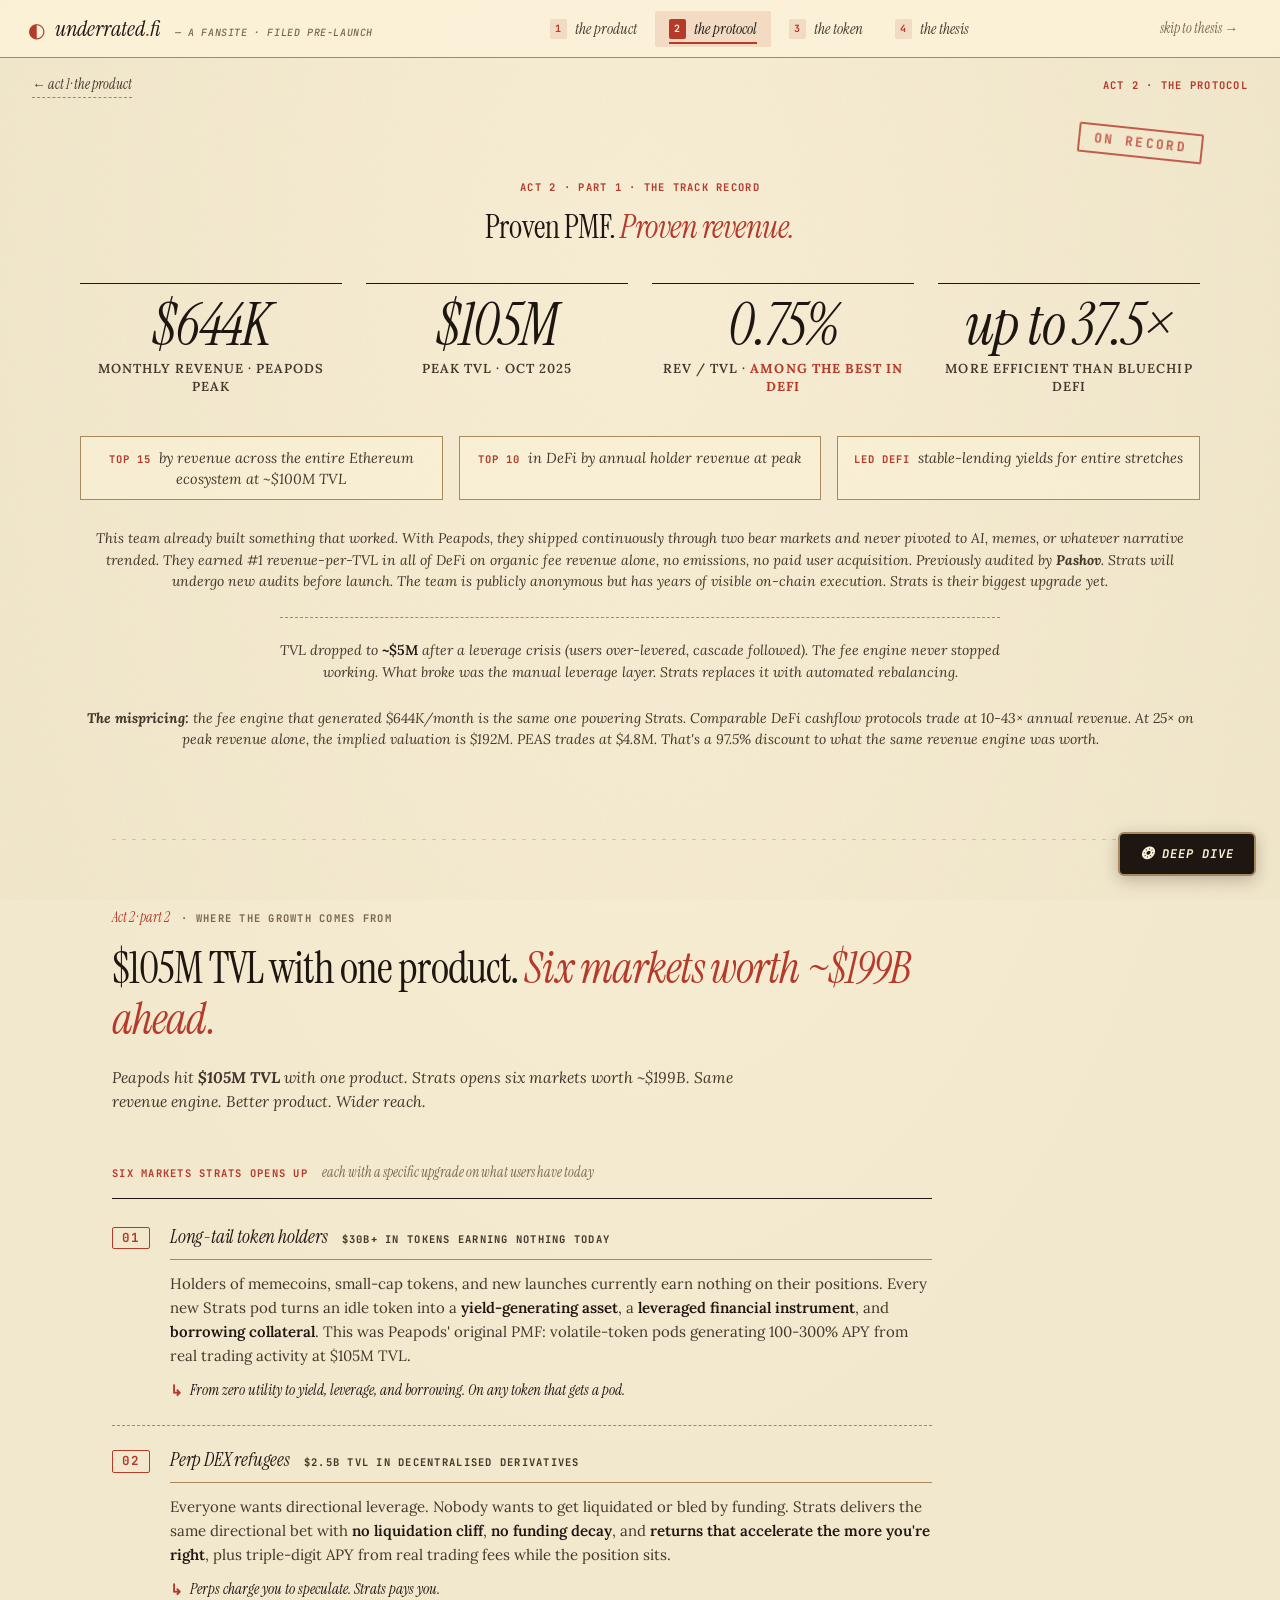
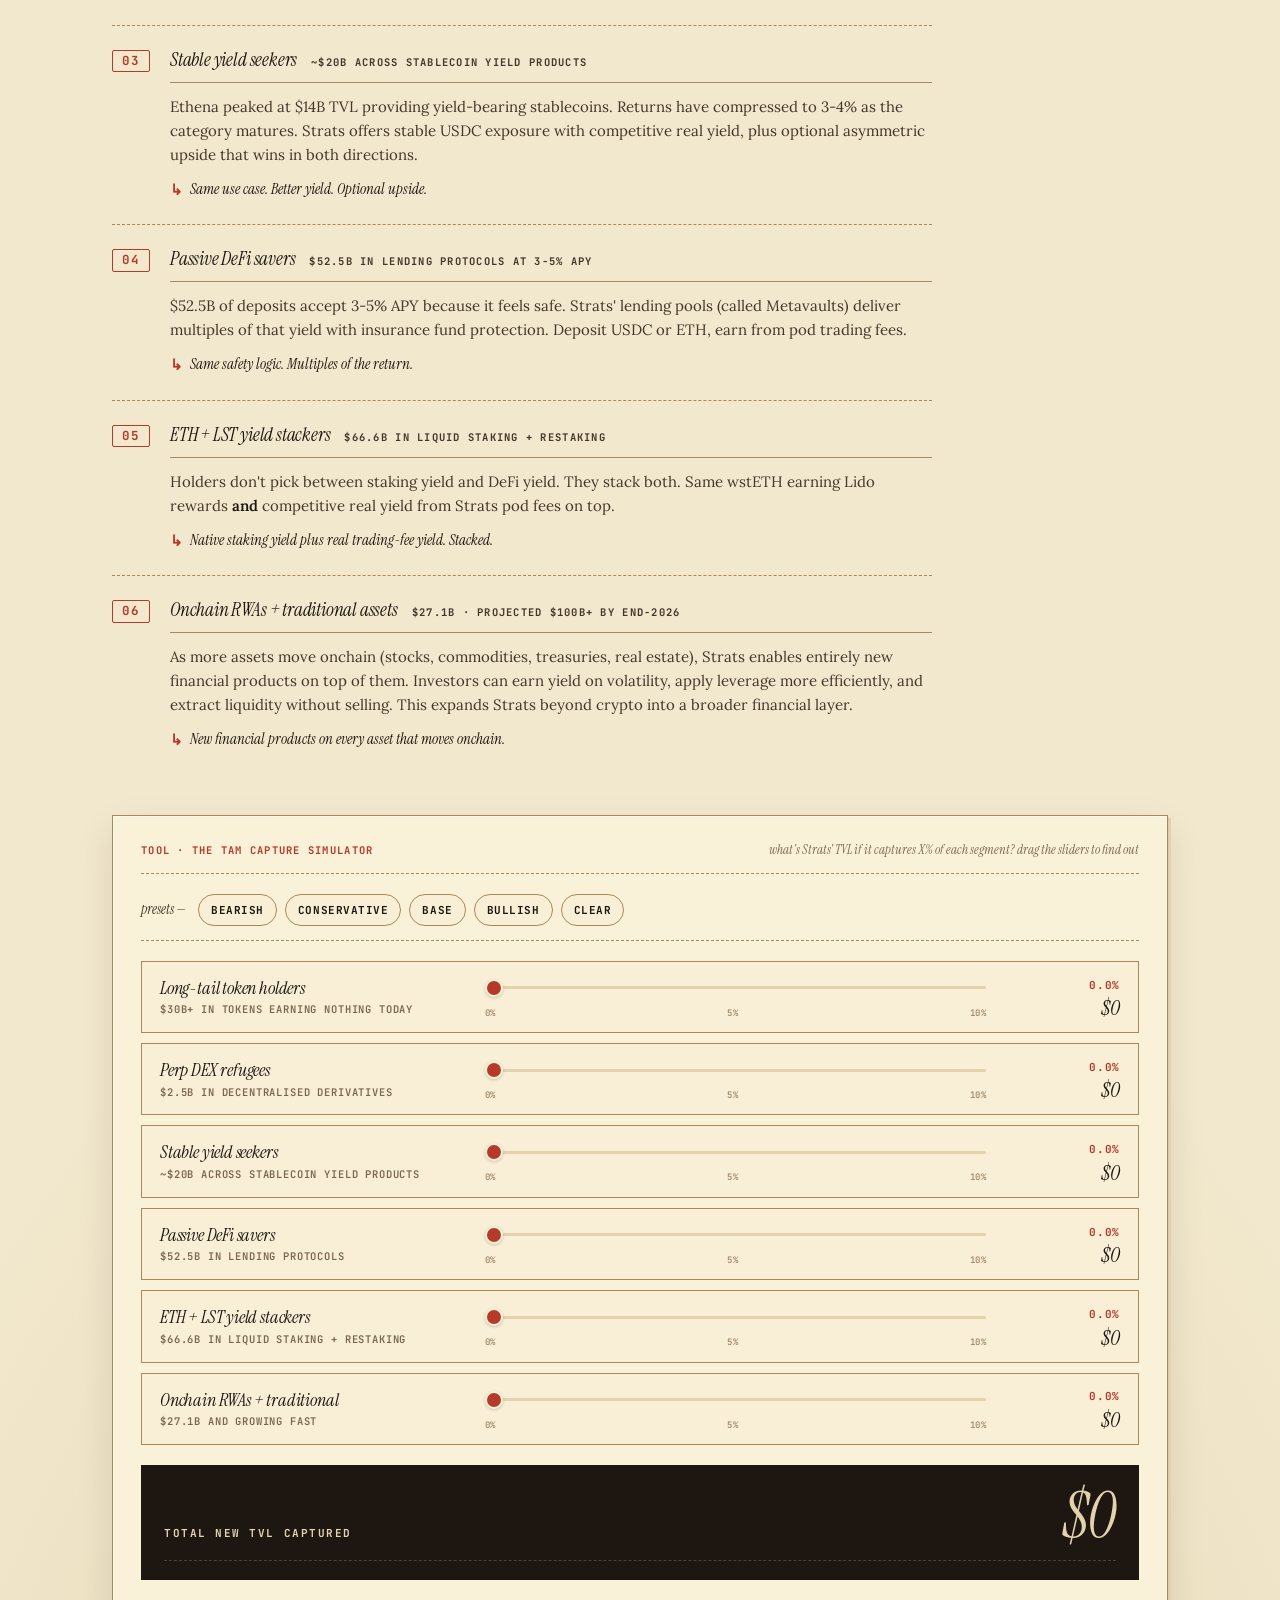
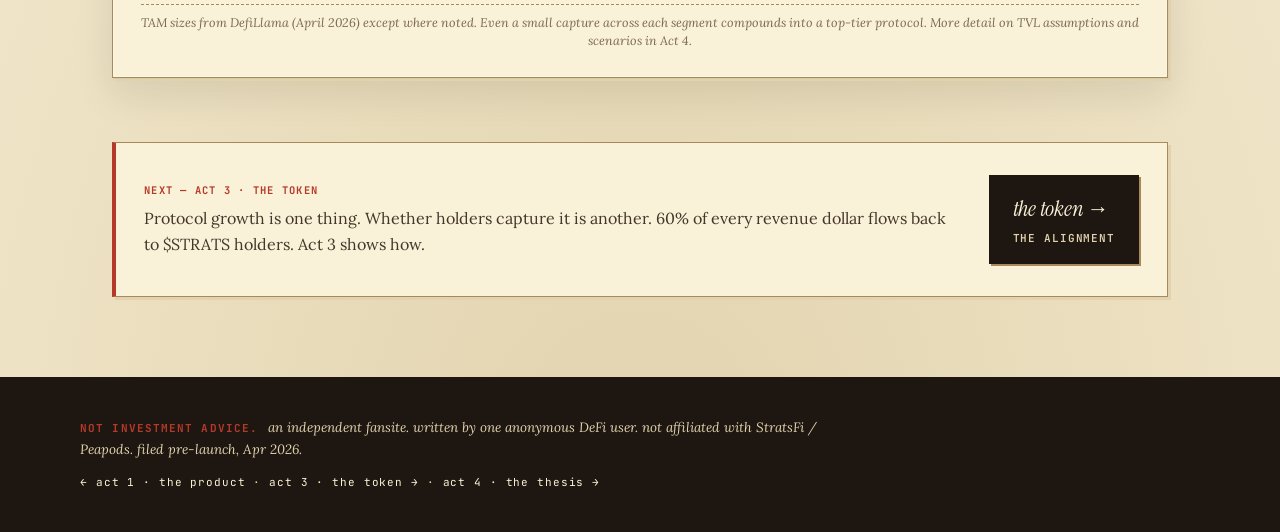
==== commit cdacc8ab: "Remove rug risk mention" ====
--- a/protocol.html
+++ b/protocol.html
@@ -93,7 +93,7 @@
     </div>
 
     <p class="receipt-note">
-      This team already built something that worked. With Peapods, they shipped continuously through two bear markets and never pivoted to AI, memes, or whatever narrative trended. They earned #1 revenue-per-TVL in all of DeFi on organic fee revenue alone, no emissions, no paid user acquisition. Previously audited by <strong>Pashov</strong>. Strats will undergo new audits before launch. The team is publicly anonymous but has years of visible on-chain execution, which means very low rug risk. Strats is their biggest upgrade yet.
+      This team already built something that worked. With Peapods, they shipped continuously through two bear markets and never pivoted to AI, memes, or whatever narrative trended. They earned #1 revenue-per-TVL in all of DeFi on organic fee revenue alone, no emissions, no paid user acquisition. Previously audited by <strong>Pashov</strong>. Strats will undergo new audits before launch. The team is publicly anonymous but has years of visible on-chain execution. Strats is their biggest upgrade yet.
     </p>
 
     <p class="receipt-note receipt-note-bridge">
--- a/styles.css
+++ b/styles.css
@@ -2405,14 +2405,14 @@
   font-weight: 700;
 }
 .next-act-text p {
-  font-family: var(--display);
-  font-style: italic;
-  font-size: clamp(18px, 2vw, 22px);
-  line-height: 1.45;
-  color: var(--ink);
+  font-family: var(--body);
+  font-style: normal;
+  font-size: 16px;
+  line-height: 1.6;
+  color: var(--ink-mid);
   margin: 0;
 }
-.next-act-text p em { color: var(--accent); }
+.next-act-text p em { color: var(--accent); font-style: italic; }
 
 .next-act-cta {
   background: var(--ink);
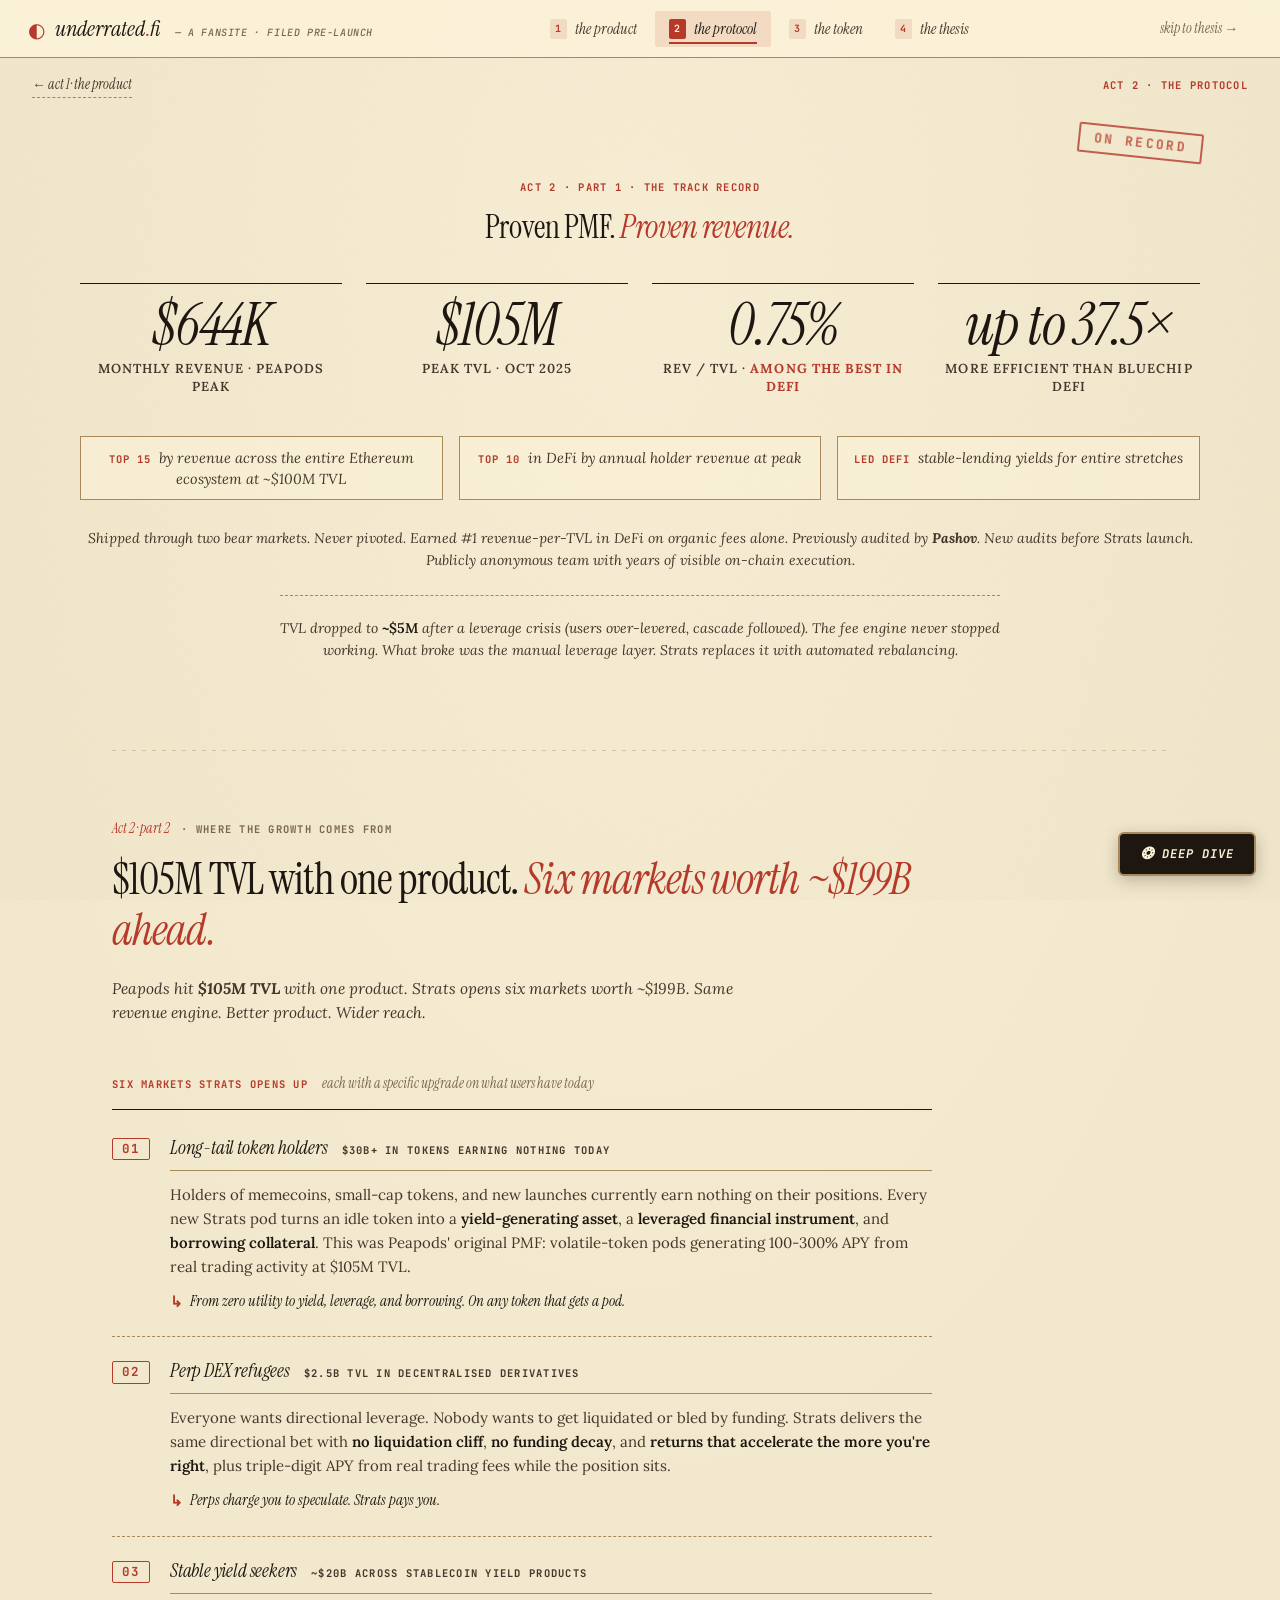
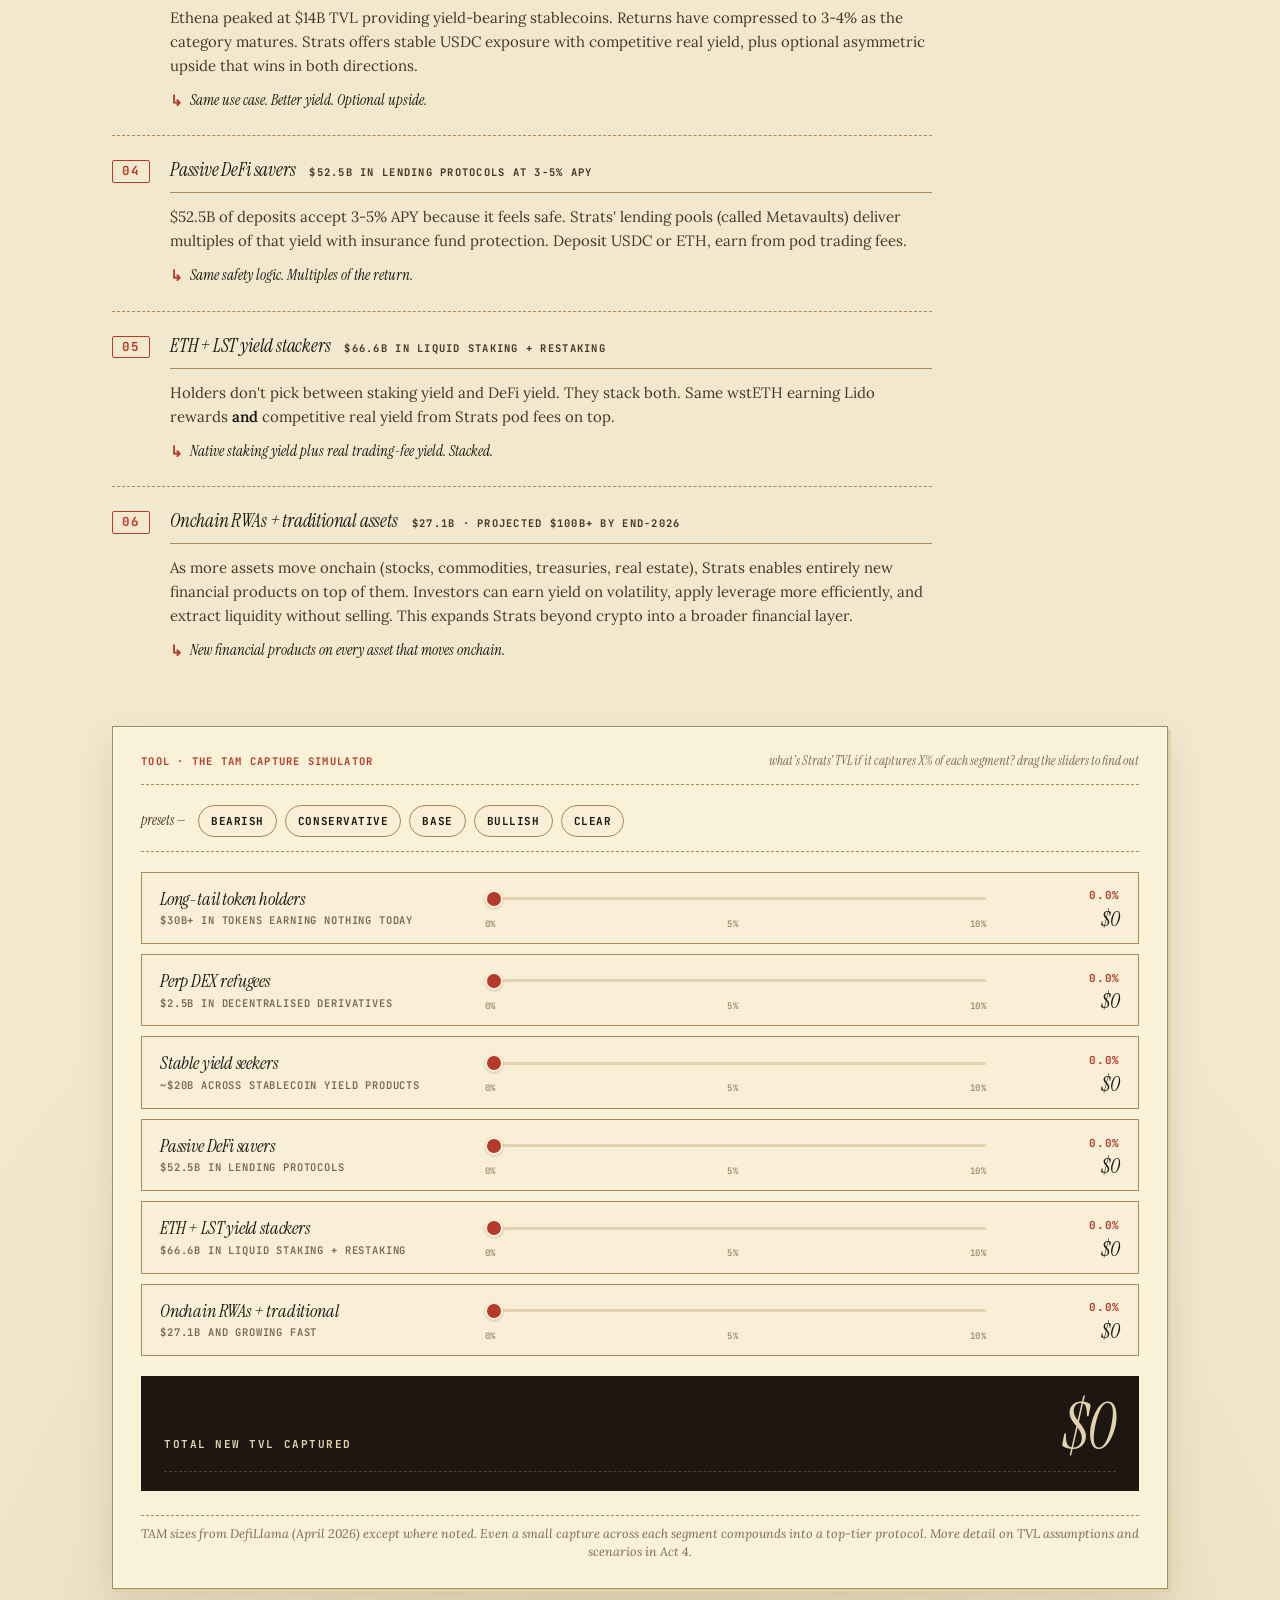
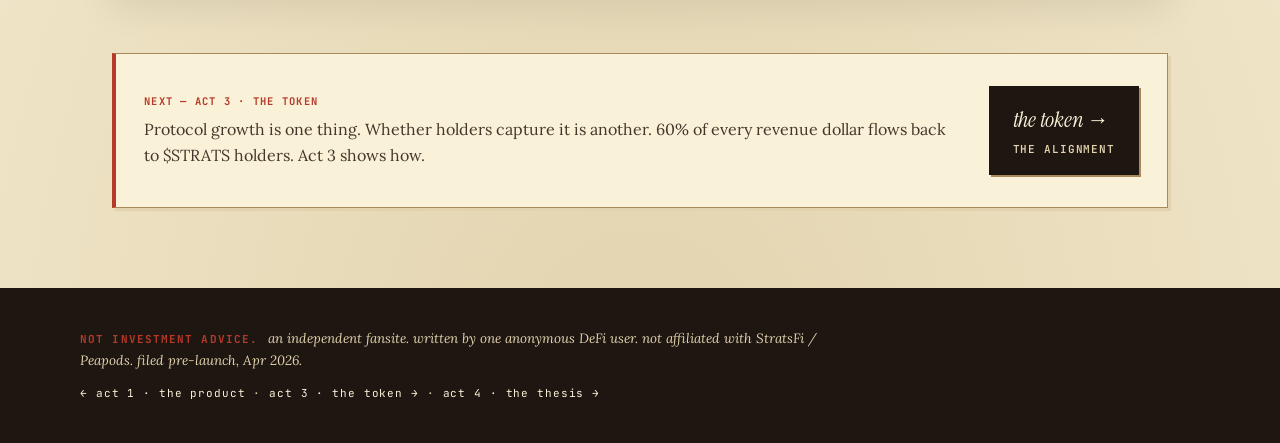
==== commit 2f772e60: "Remove mispricing from Act 2, tighten receipt notes" ====
--- a/protocol.html
+++ b/protocol.html
@@ -93,15 +93,11 @@
     </div>
 
     <p class="receipt-note">
-      This team already built something that worked. With Peapods, they shipped continuously through two bear markets and never pivoted to AI, memes, or whatever narrative trended. They earned #1 revenue-per-TVL in all of DeFi on organic fee revenue alone, no emissions, no paid user acquisition. Previously audited by <strong>Pashov</strong>. Strats will undergo new audits before launch. The team is publicly anonymous but has years of visible on-chain execution. Strats is their biggest upgrade yet.
+      Shipped through two bear markets. Never pivoted. Earned #1 revenue-per-TVL in DeFi on organic fees alone. Previously audited by <strong>Pashov</strong>. New audits before Strats launch. Publicly anonymous team with years of visible on-chain execution.
     </p>
 
     <p class="receipt-note receipt-note-bridge">
       TVL dropped to <strong>~$5M</strong> after a leverage crisis (users over-levered, cascade followed). The fee engine never stopped working. What broke was the manual leverage layer. Strats replaces it with automated rebalancing.
-    </p>
-
-    <p class="receipt-note">
-      <strong>The mispricing:</strong> the fee engine that generated $644K/month is the same one powering Strats. Comparable DeFi cashflow protocols trade at 10-43× annual revenue. At 25× on peak revenue alone, the implied valuation is $192M. PEAS trades at $4.8M. That's a 97.5% discount to what the same revenue engine was worth.
     </p>
   </section>
 
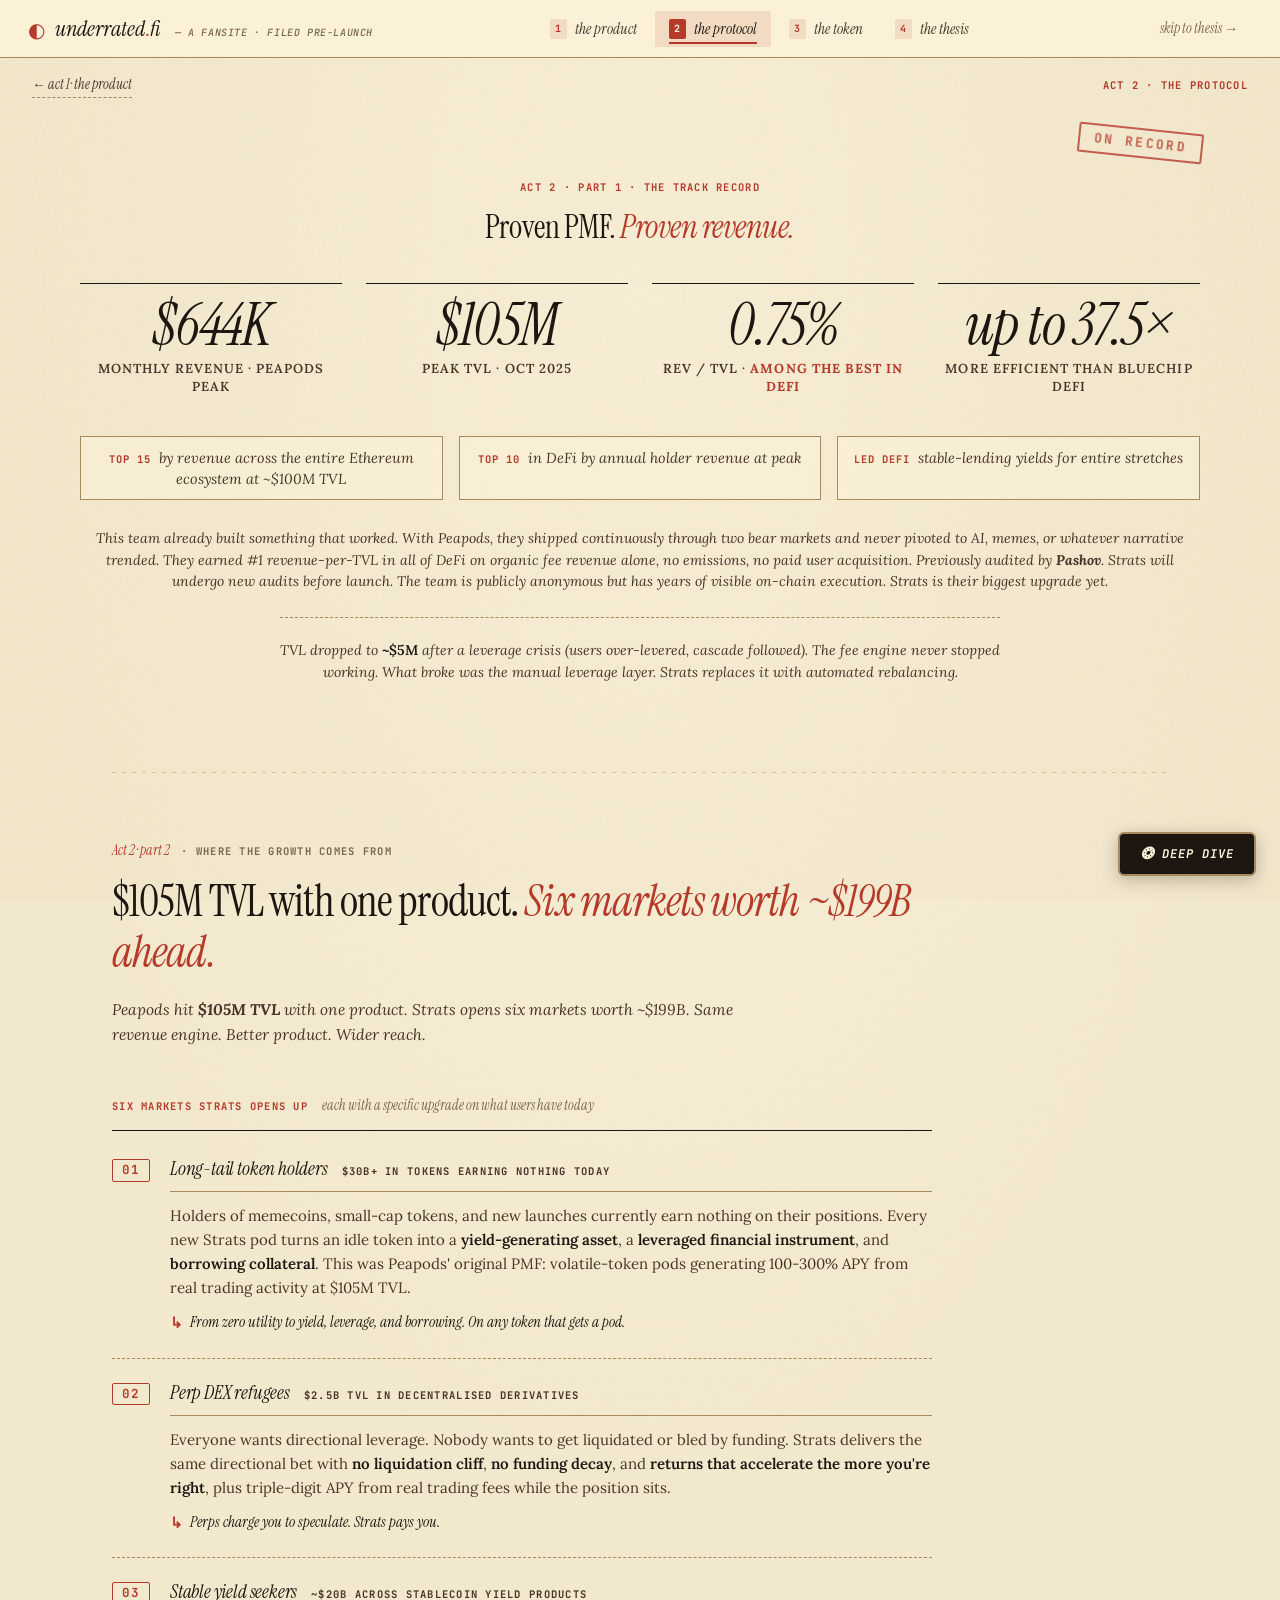
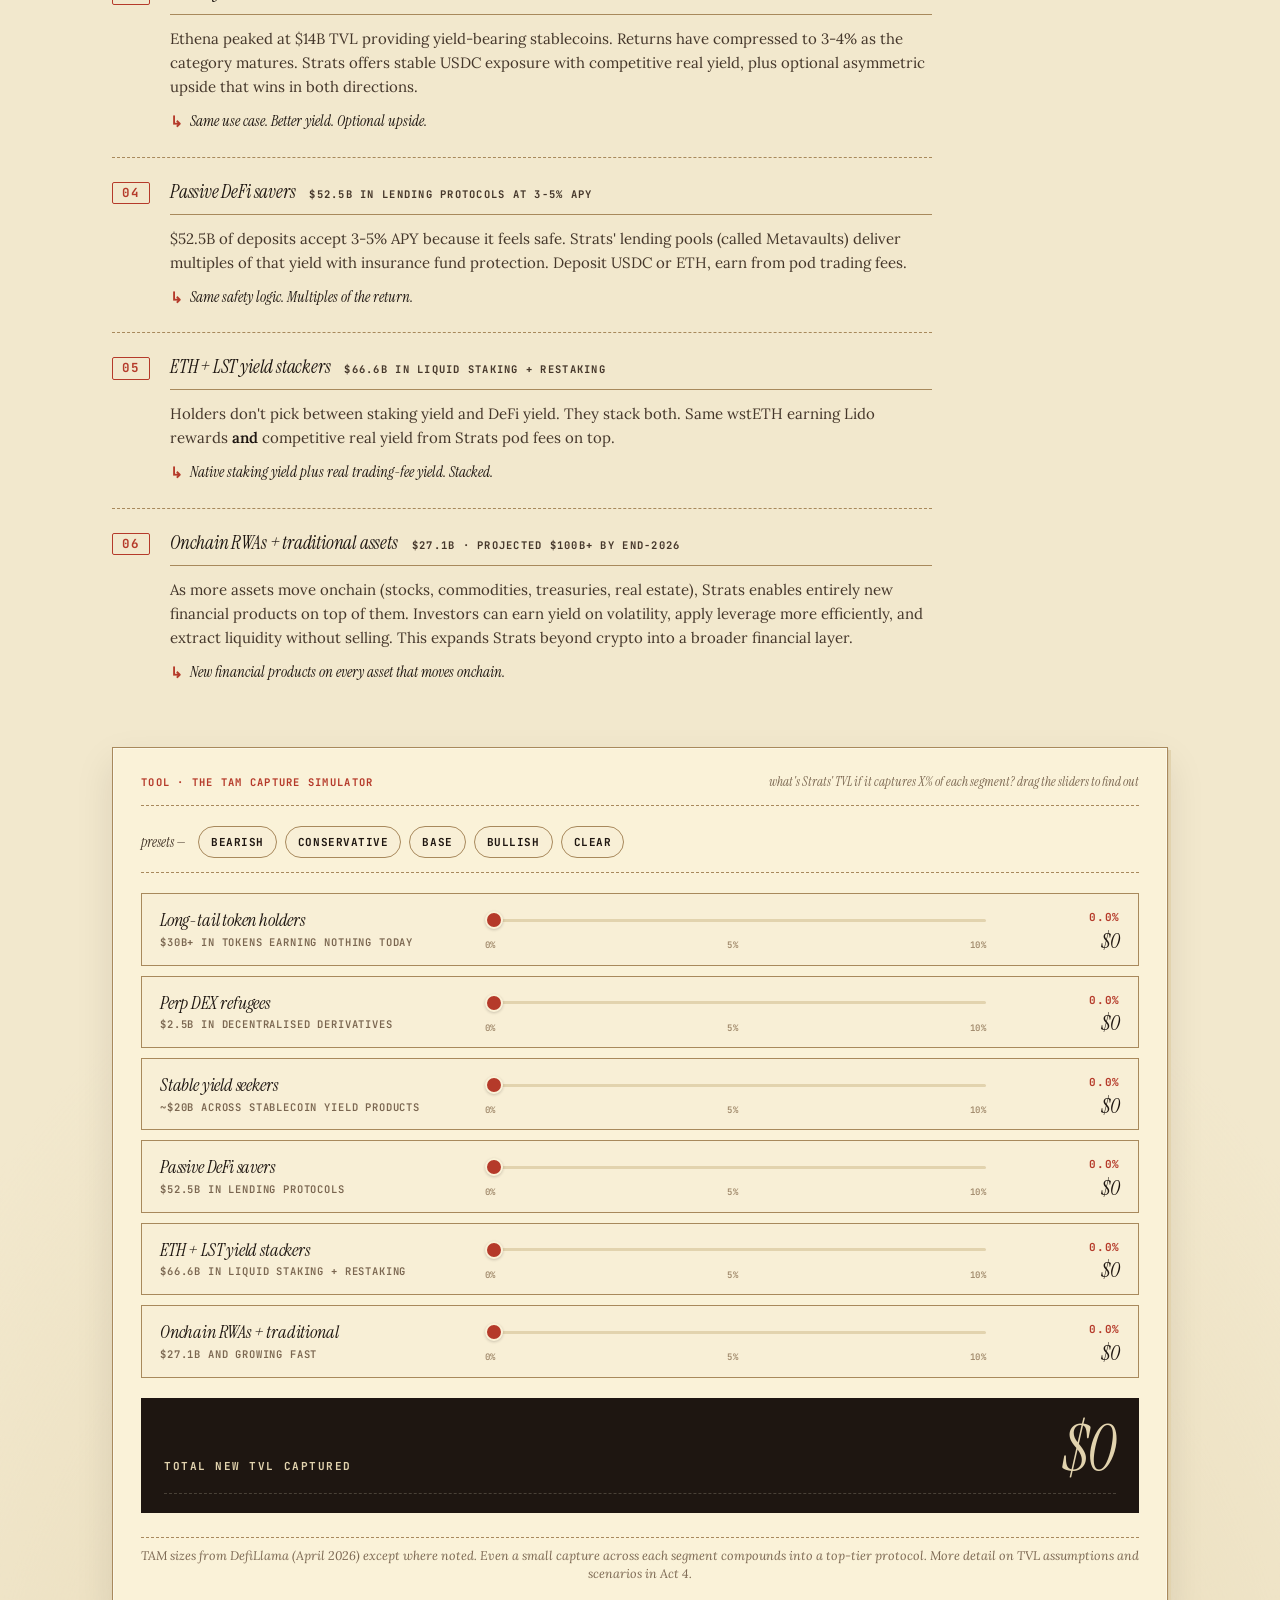
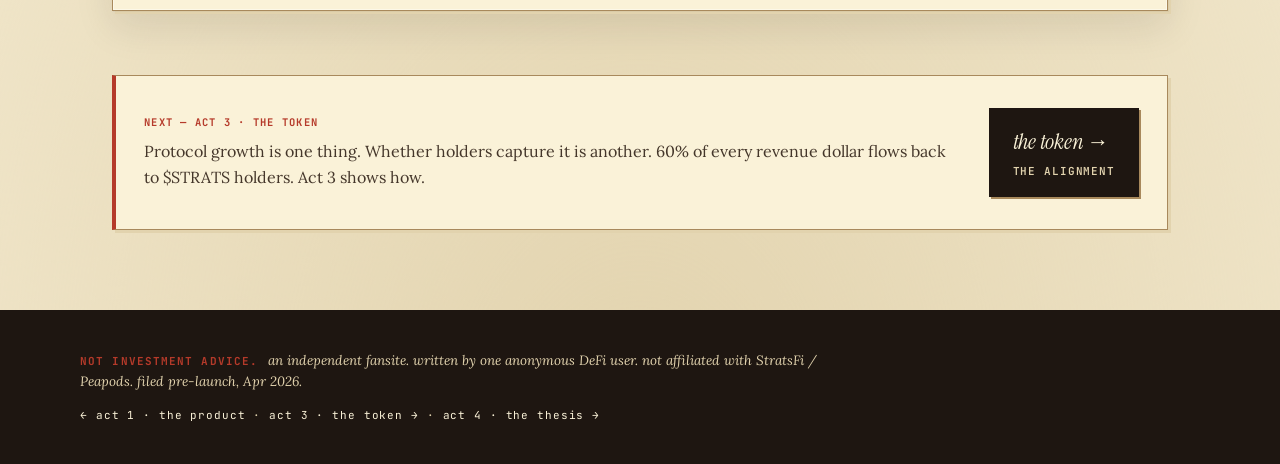
==== commit cff996fc: "Revert receipt text to full version, increase font size and readability" ====
--- a/protocol.html
+++ b/protocol.html
@@ -93,7 +93,7 @@
     </div>
 
     <p class="receipt-note">
-      Shipped through two bear markets. Never pivoted. Earned #1 revenue-per-TVL in DeFi on organic fees alone. Previously audited by <strong>Pashov</strong>. New audits before Strats launch. Publicly anonymous team with years of visible on-chain execution.
+      This team already built something that worked. With Peapods, they shipped continuously through two bear markets and never pivoted to AI, memes, or whatever narrative trended. They earned #1 revenue-per-TVL in all of DeFi on organic fee revenue alone, no emissions, no paid user acquisition. Previously audited by <strong>Pashov</strong>. Strats will undergo new audits before launch. The team is publicly anonymous but has years of visible on-chain execution. Strats is their biggest upgrade yet.
     </p>
 
     <p class="receipt-note receipt-note-bridge">
--- a/styles.css
+++ b/styles.css
@@ -903,9 +903,9 @@
 
 .receipt-note {
   font-family: var(--body);
-  font-style: italic;
-  font-size: 16px;
-  line-height: 1.55;
+  font-style: normal;
+  font-size: 17px;
+  line-height: 1.65;
   color: var(--ink-mid);
   max-width: 720px;
   margin: 0 auto 24px;
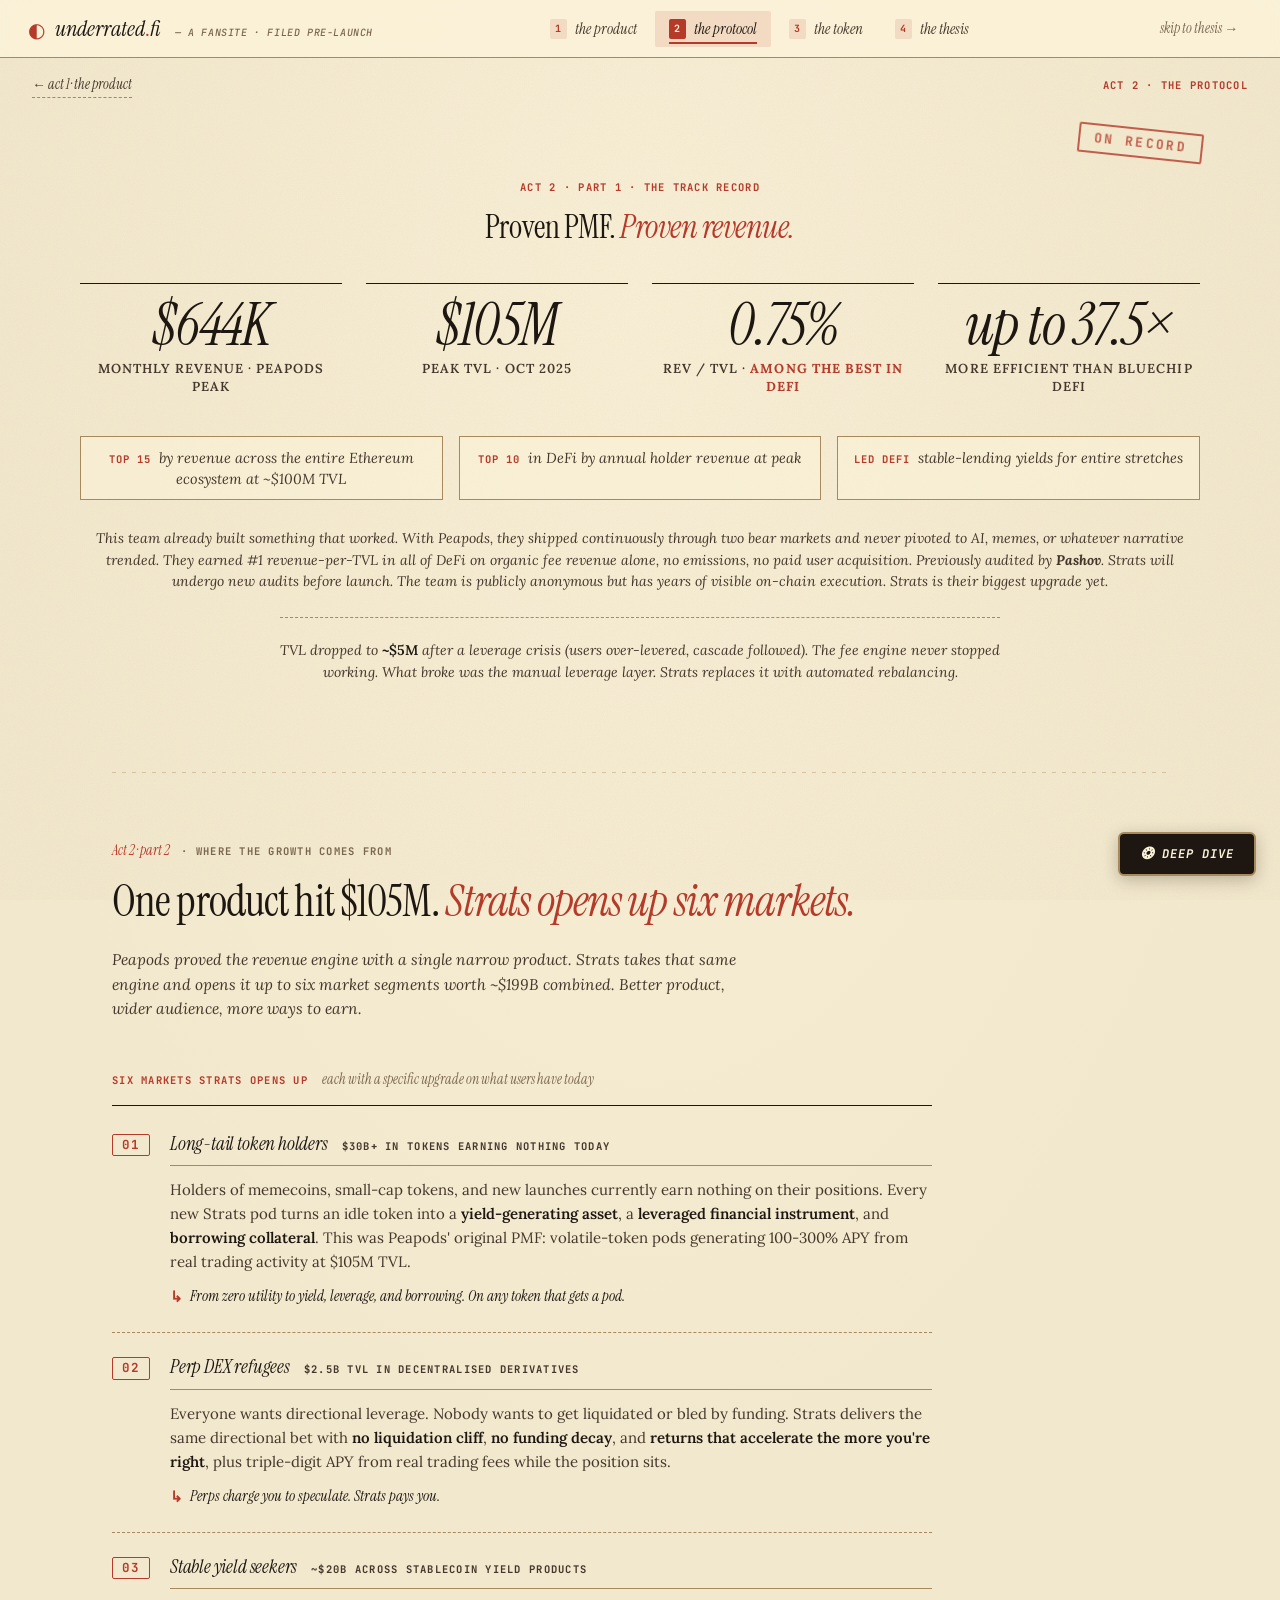
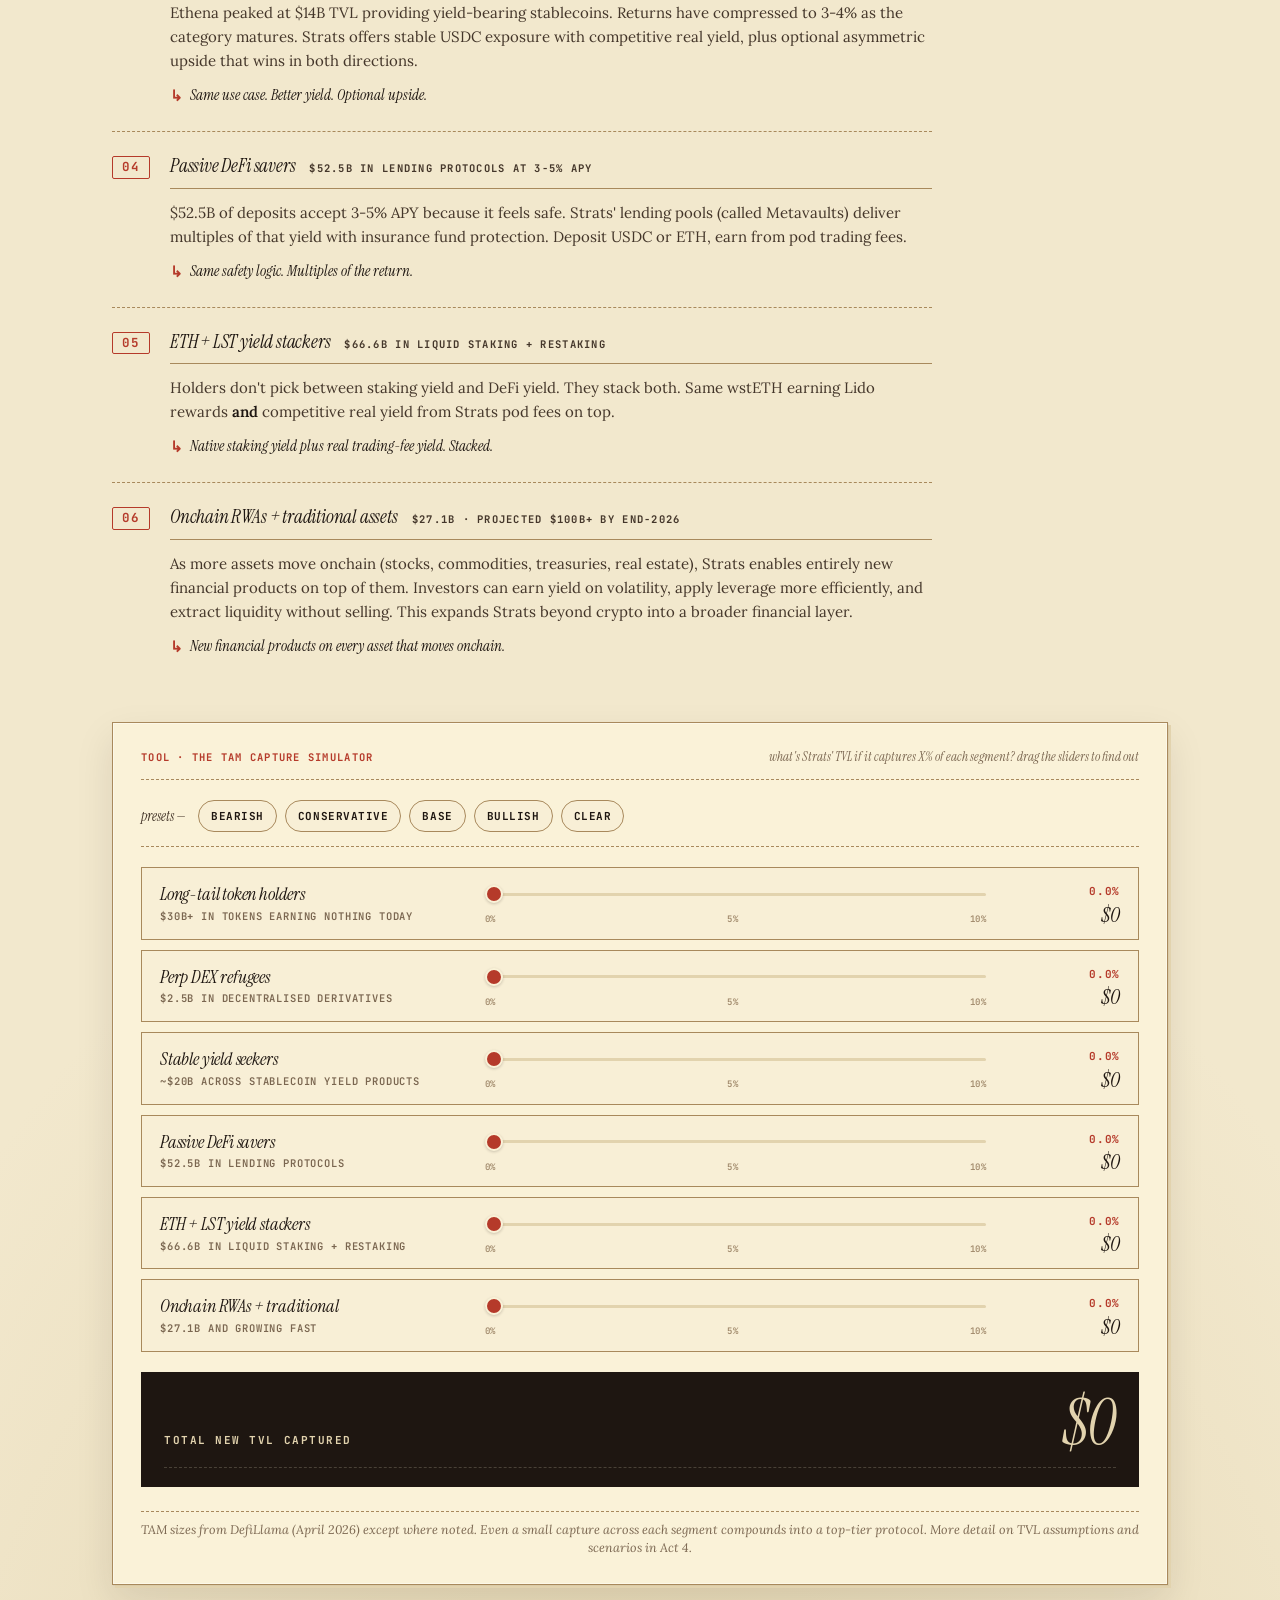
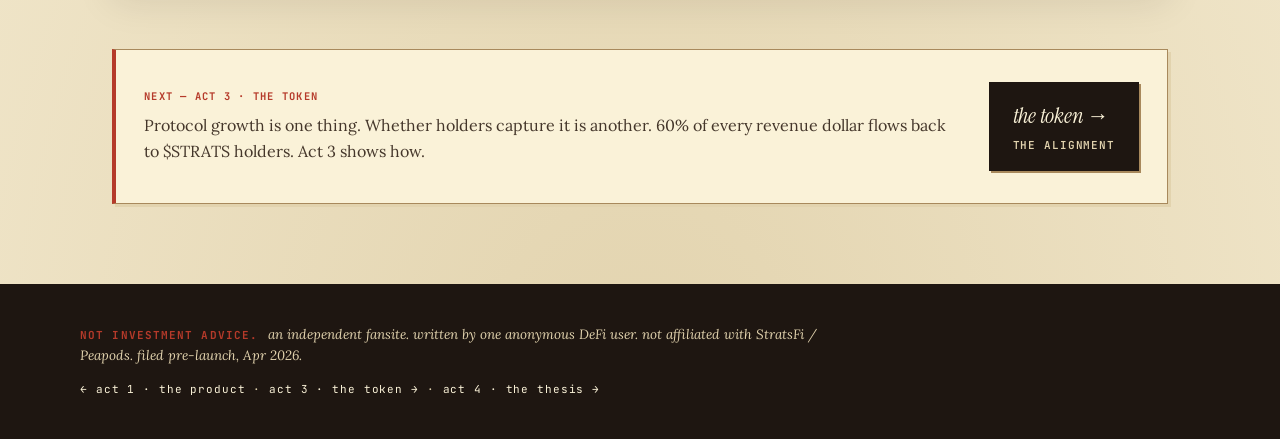
==== commit 2205d488: "Improve Act 2 Part 2 title and body" ====
--- a/protocol.html
+++ b/protocol.html
@@ -105,10 +105,10 @@
     <div class="act-head">
       <span class="act-label"><span class="act-roman">Act 2 · part 2</span> · where the growth comes from</span>
       <h2 class="act-title">
-        $105M TVL with one product. <em>Six markets worth ~$199B ahead.</em>
+        One product hit $105M. <em>Strats opens up six markets.</em>
       </h2>
       <p class="act-deck">
-        Peapods hit <strong>$105M TVL</strong> with one product. Strats opens six markets worth ~$199B. Same revenue engine. Better product. Wider reach.
+        Peapods proved the revenue engine with a single narrow product. Strats takes that same engine and opens it up to six market segments worth ~$199B combined. Better product, wider audience, more ways to earn.
       </p>
     </div>
 
